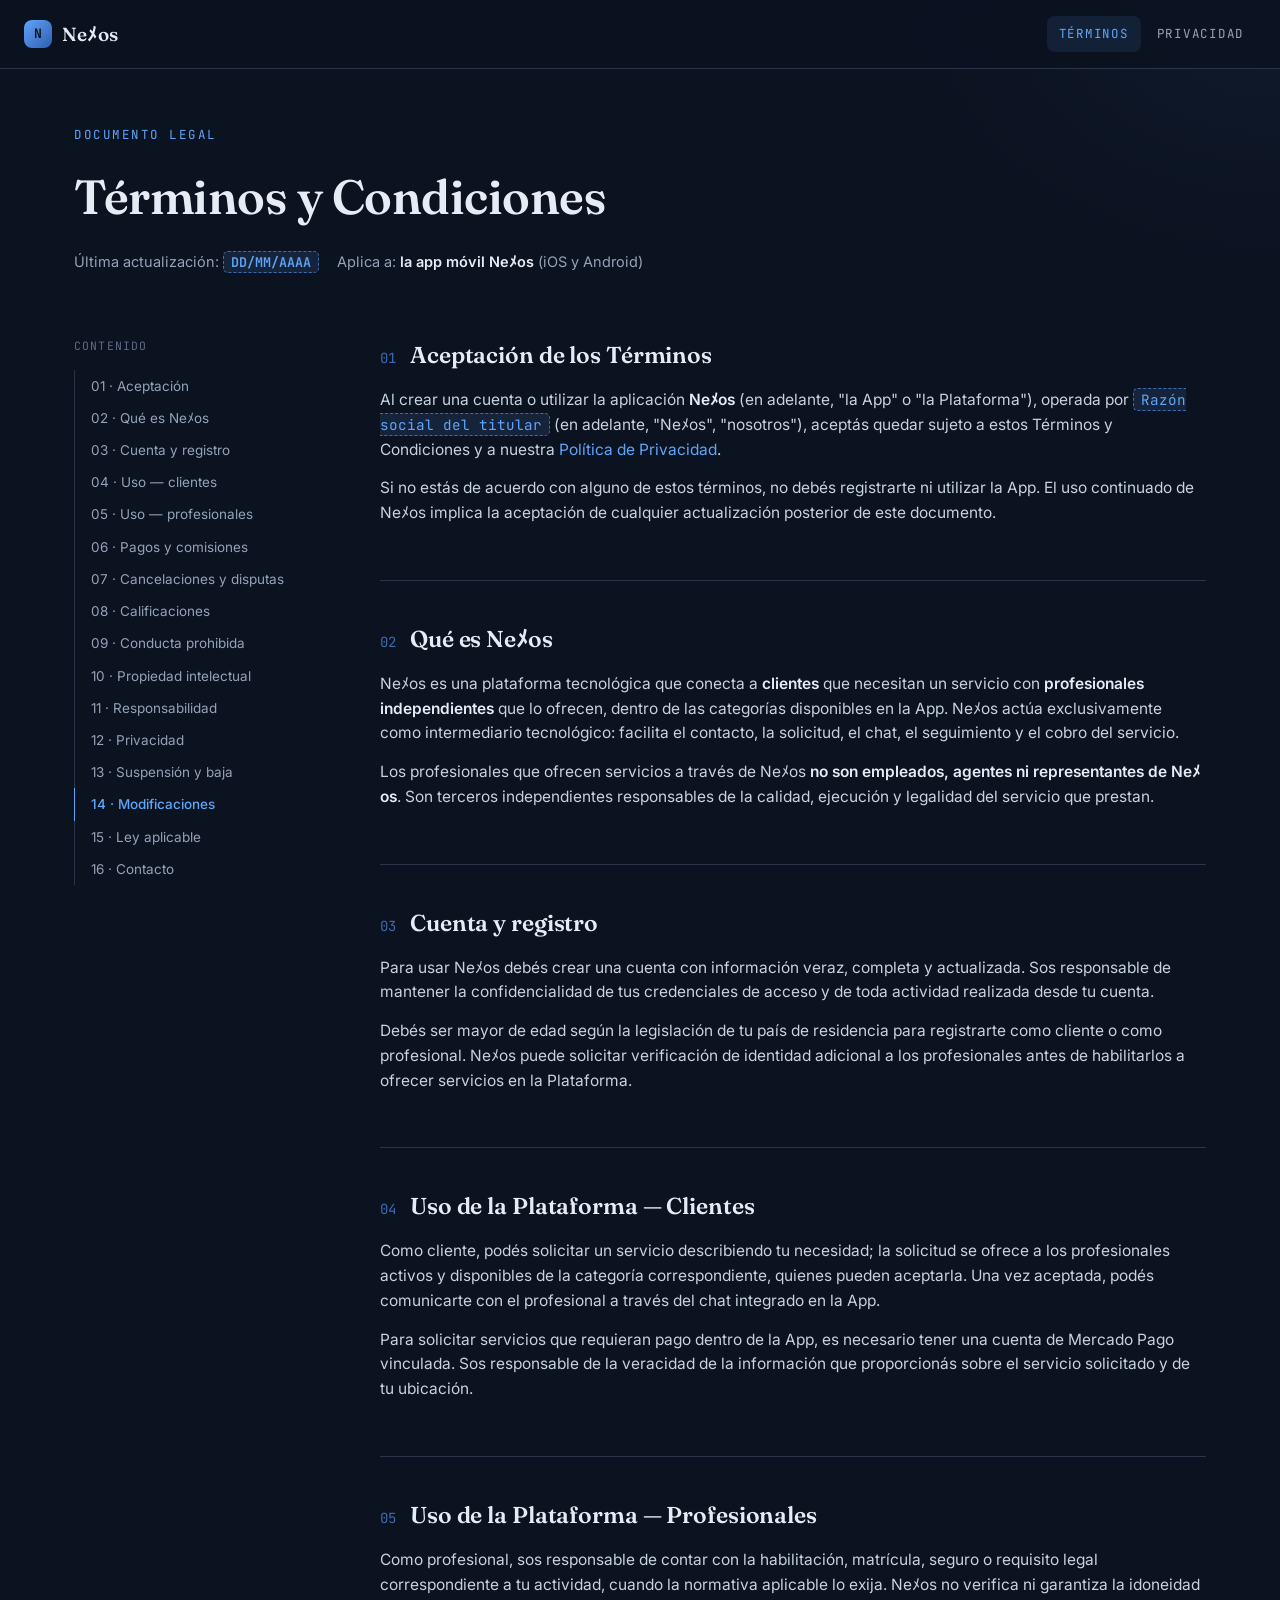
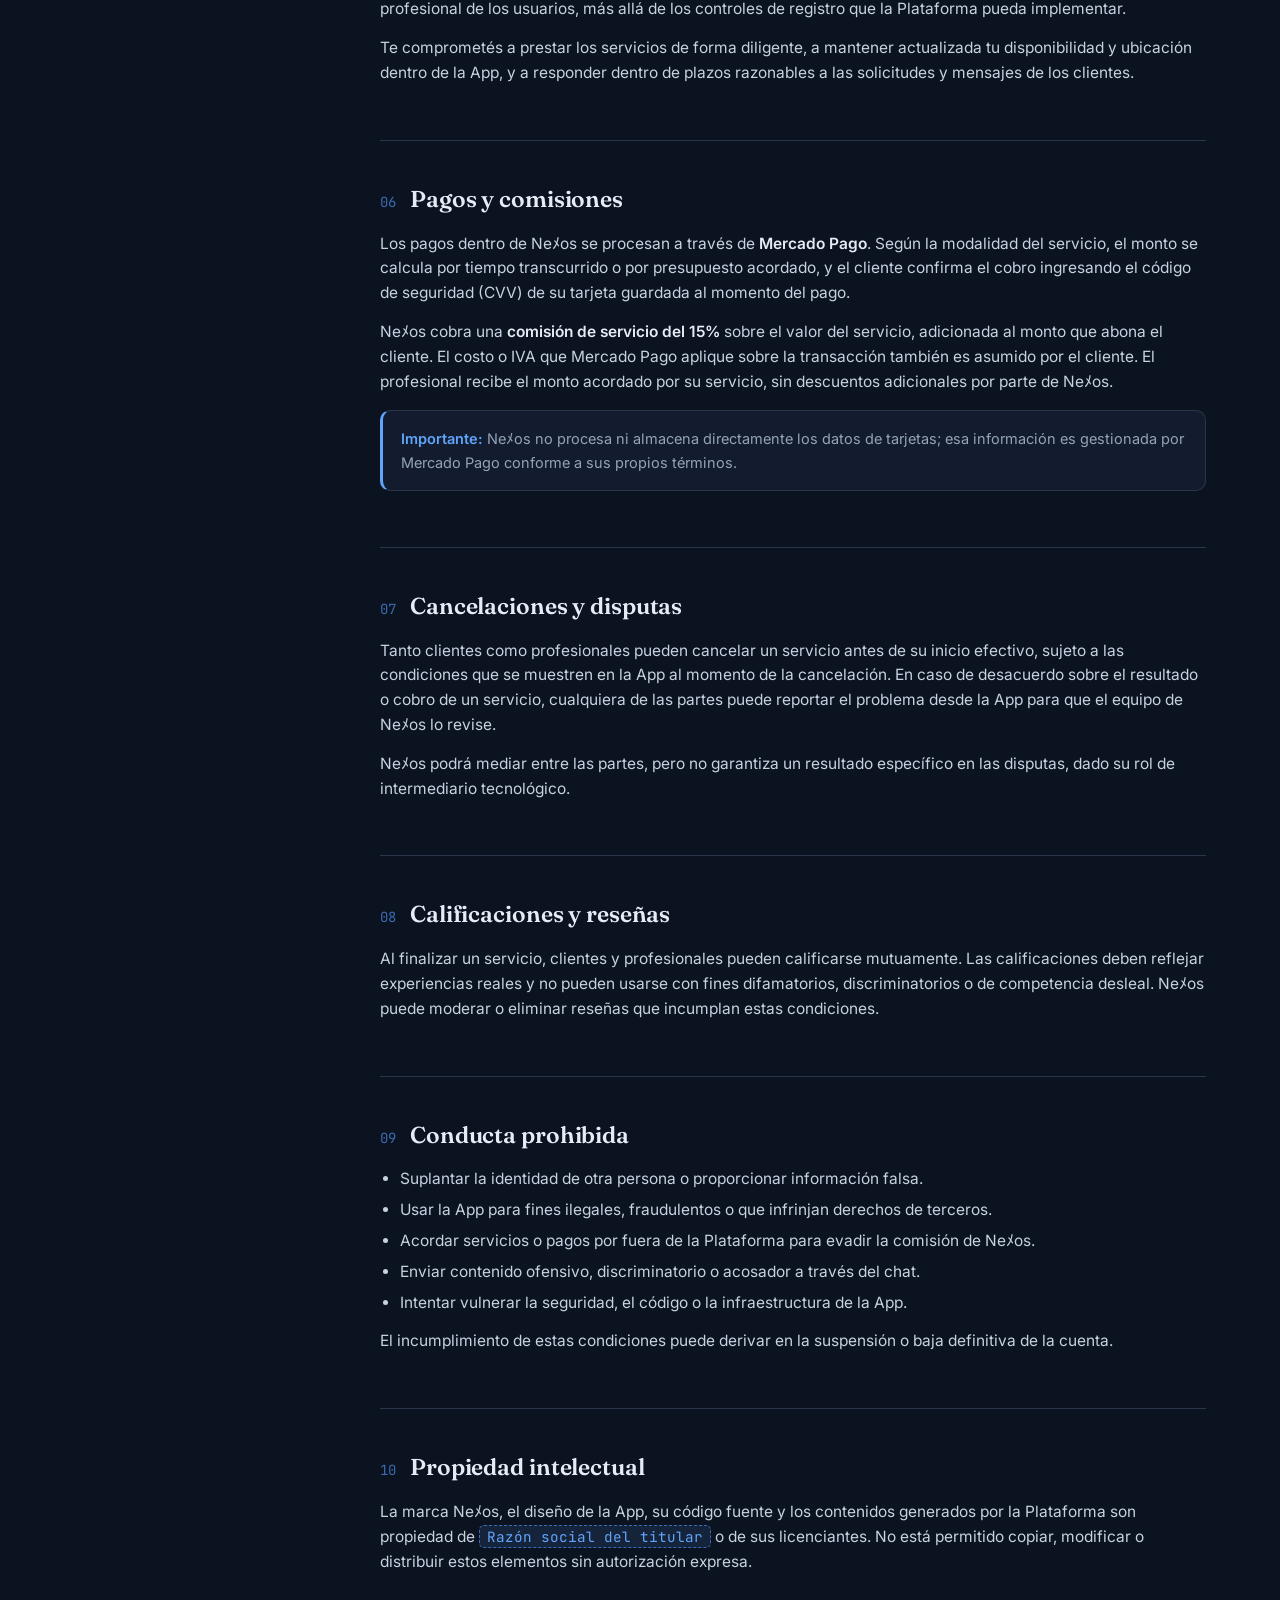
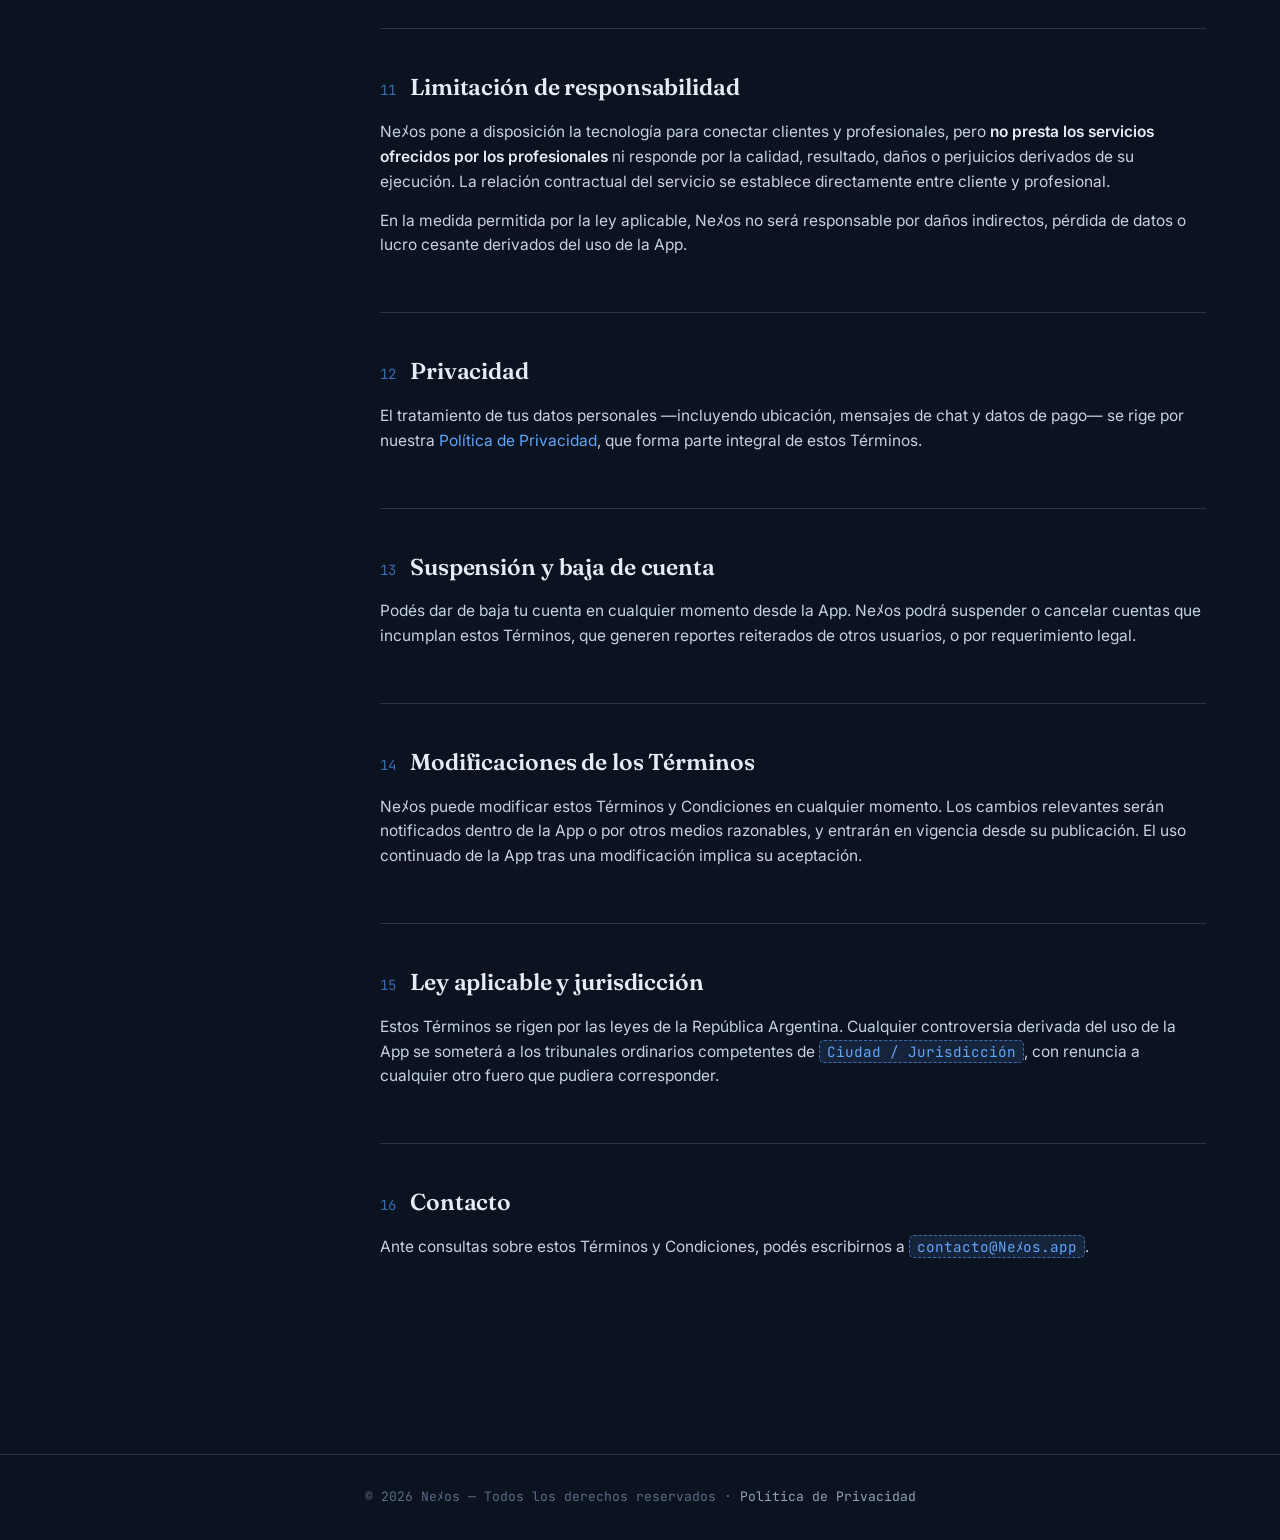
==== index.html @ 4e90332b "agrego archivos 2" ====
<!DOCTYPE html>
<html lang="es">
<head>
<meta charset="UTF-8" />
<meta name="viewport" content="width=device-width, initial-scale=1.0" />
<title>Términos y Condiciones — Neﾒos</title>
<meta name="description" content="Términos y Condiciones de uso de la aplicación Neﾒos." />
<link rel="preconnect" href="https://fonts.googleapis.com">
<link rel="preconnect" href="https://fonts.gstatic.com" crossorigin>
<link href="https://fonts.googleapis.com/css2?family=Fraunces:wght@500;600&family=Inter:wght@400;500;600&family=JetBrains+Mono:wght@400;500&display=swap" rel="stylesheet">
<link rel="stylesheet" href="styles.css" />
</head>
<body>

<header class="topbar">
  <div class="brand"><span class="mark">N</span> Neﾒos</div>
  <nav class="topnav">
    <a href="index.html" class="current">Términos</a>
    <a href="privacidad.html">Privacidad</a>
  </nav>
</header>

<div class="page">
  <div class="doc-header">
    <span class="eyebrow">Documento legal</span>
    <h1>Términos y Condiciones</h1>
    <div class="doc-meta">
      <span>Última actualización: <strong><span class="fill">DD/MM/AAAA</span></strong></span>
      <span>Aplica a: <strong>la app móvil Neﾒos</strong> (iOS y Android)</span>
    </div>
  </div>

  <aside class="toc">
    <div class="toc-label">Contenido</div>
    <ol>
      <li><a href="#aceptacion">01 · Aceptación</a></li>
      <li><a href="#descripcion">02 · Qué es Neﾒos</a></li>
      <li><a href="#cuenta">03 · Cuenta y registro</a></li>
      <li><a href="#uso-clientes">04 · Uso — clientes</a></li>
      <li><a href="#uso-profesionales">05 · Uso — profesionales</a></li>
      <li><a href="#pagos">06 · Pagos y comisiones</a></li>
      <li><a href="#cancelaciones">07 · Cancelaciones y disputas</a></li>
      <li><a href="#calificaciones">08 · Calificaciones</a></li>
      <li><a href="#conducta">09 · Conducta prohibida</a></li>
      <li><a href="#propiedad">10 · Propiedad intelectual</a></li>
      <li><a href="#responsabilidad">11 · Responsabilidad</a></li>
      <li><a href="#privacidad">12 · Privacidad</a></li>
      <li><a href="#suspension">13 · Suspensión y baja</a></li>
      <li><a href="#modificaciones">14 · Modificaciones</a></li>
      <li><a href="#ley">15 · Ley aplicable</a></li>
      <li><a href="#contacto">16 · Contacto</a></li>
    </ol>
  </aside>

  <main class="doc-content">

    <section id="aceptacion">
      <div class="section-head"><span class="section-num">01</span><h2>Aceptación de los Términos</h2></div>
      <p>Al crear una cuenta o utilizar la aplicación <strong>Neﾒos</strong> (en adelante, "la App" o "la Plataforma"), operada por <span class="fill">Razón social del titular</span> (en adelante, "Neﾒos", "nosotros"), aceptás quedar sujeto a estos Términos y Condiciones y a nuestra <a href="privacidad.html">Política de Privacidad</a>.</p>
      <p>Si no estás de acuerdo con alguno de estos términos, no debés registrarte ni utilizar la App. El uso continuado de Neﾒos implica la aceptación de cualquier actualización posterior de este documento.</p>
    </section>

    <section id="descripcion">
      <div class="section-head"><span class="section-num">02</span><h2>Qué es Neﾒos</h2></div>
      <p>Neﾒos es una plataforma tecnológica que conecta a <strong>clientes</strong> que necesitan un servicio con <strong>profesionales independientes</strong> que lo ofrecen, dentro de las categorías disponibles en la App. Neﾒos actúa exclusivamente como intermediario tecnológico: facilita el contacto, la solicitud, el chat, el seguimiento y el cobro del servicio.</p>
      <p>Los profesionales que ofrecen servicios a través de Neﾒos <strong>no son empleados, agentes ni representantes de Neﾒos</strong>. Son terceros independientes responsables de la calidad, ejecución y legalidad del servicio que prestan.</p>
    </section>

    <section id="cuenta">
      <div class="section-head"><span class="section-num">03</span><h2>Cuenta y registro</h2></div>
      <p>Para usar Neﾒos debés crear una cuenta con información veraz, completa y actualizada. Sos responsable de mantener la confidencialidad de tus credenciales de acceso y de toda actividad realizada desde tu cuenta.</p>
      <p>Debés ser mayor de edad según la legislación de tu país de residencia para registrarte como cliente o como profesional. Neﾒos puede solicitar verificación de identidad adicional a los profesionales antes de habilitarlos a ofrecer servicios en la Plataforma.</p>
    </section>

    <section id="uso-clientes">
      <div class="section-head"><span class="section-num">04</span><h2>Uso de la Plataforma — Clientes</h2></div>
      <p>Como cliente, podés solicitar un servicio describiendo tu necesidad; la solicitud se ofrece a los profesionales activos y disponibles de la categoría correspondiente, quienes pueden aceptarla. Una vez aceptada, podés comunicarte con el profesional a través del chat integrado en la App.</p>
      <p>Para solicitar servicios que requieran pago dentro de la App, es necesario tener una cuenta de Mercado Pago vinculada. Sos responsable de la veracidad de la información que proporcionás sobre el servicio solicitado y de tu ubicación.</p>
    </section>

    <section id="uso-profesionales">
      <div class="section-head"><span class="section-num">05</span><h2>Uso de la Plataforma — Profesionales</h2></div>
      <p>Como profesional, sos responsable de contar con la habilitación, matrícula, seguro o requisito legal correspondiente a tu actividad, cuando la normativa aplicable lo exija. Neﾒos no verifica ni garantiza la idoneidad profesional de los usuarios, más allá de los controles de registro que la Plataforma pueda implementar.</p>
      <p>Te comprometés a prestar los servicios de forma diligente, a mantener actualizada tu disponibilidad y ubicación dentro de la App, y a responder dentro de plazos razonables a las solicitudes y mensajes de los clientes.</p>
    </section>

    <section id="pagos">
      <div class="section-head"><span class="section-num">06</span><h2>Pagos y comisiones</h2></div>
      <p>Los pagos dentro de Neﾒos se procesan a través de <strong>Mercado Pago</strong>. Según la modalidad del servicio, el monto se calcula por tiempo transcurrido o por presupuesto acordado, y el cliente confirma el cobro ingresando el código de seguridad (CVV) de su tarjeta guardada al momento del pago.</p>
      <p>Neﾒos cobra una <strong>comisión de servicio del 15%</strong> sobre el valor del servicio, adicionada al monto que abona el cliente. El costo o IVA que Mercado Pago aplique sobre la transacción también es asumido por el cliente. El profesional recibe el monto acordado por su servicio, sin descuentos adicionales por parte de Neﾒos.</p>
      <div class="callout"><strong>Importante:</strong> Neﾒos no procesa ni almacena directamente los datos de tarjetas; esa información es gestionada por Mercado Pago conforme a sus propios términos.</div>
    </section>

    <section id="cancelaciones">
      <div class="section-head"><span class="section-num">07</span><h2>Cancelaciones y disputas</h2></div>
      <p>Tanto clientes como profesionales pueden cancelar un servicio antes de su inicio efectivo, sujeto a las condiciones que se muestren en la App al momento de la cancelación. En caso de desacuerdo sobre el resultado o cobro de un servicio, cualquiera de las partes puede reportar el problema desde la App para que el equipo de Neﾒos lo revise.</p>
      <p>Neﾒos podrá mediar entre las partes, pero no garantiza un resultado específico en las disputas, dado su rol de intermediario tecnológico.</p>
    </section>

    <section id="calificaciones">
      <div class="section-head"><span class="section-num">08</span><h2>Calificaciones y reseñas</h2></div>
      <p>Al finalizar un servicio, clientes y profesionales pueden calificarse mutuamente. Las calificaciones deben reflejar experiencias reales y no pueden usarse con fines difamatorios, discriminatorios o de competencia desleal. Neﾒos puede moderar o eliminar reseñas que incumplan estas condiciones.</p>
    </section>

    <section id="conducta">
      <div class="section-head"><span class="section-num">09</span><h2>Conducta prohibida</h2></div>
      <ul>
        <li>Suplantar la identidad de otra persona o proporcionar información falsa.</li>
        <li>Usar la App para fines ilegales, fraudulentos o que infrinjan derechos de terceros.</li>
        <li>Acordar servicios o pagos por fuera de la Plataforma para evadir la comisión de Neﾒos.</li>
        <li>Enviar contenido ofensivo, discriminatorio o acosador a través del chat.</li>
        <li>Intentar vulnerar la seguridad, el código o la infraestructura de la App.</li>
      </ul>
      <p>El incumplimiento de estas condiciones puede derivar en la suspensión o baja definitiva de la cuenta.</p>
    </section>

    <section id="propiedad">
      <div class="section-head"><span class="section-num">10</span><h2>Propiedad intelectual</h2></div>
      <p>La marca Neﾒos, el diseño de la App, su código fuente y los contenidos generados por la Plataforma son propiedad de <span class="fill">Razón social del titular</span> o de sus licenciantes. No está permitido copiar, modificar o distribuir estos elementos sin autorización expresa.</p>
    </section>

    <section id="responsabilidad">
      <div class="section-head"><span class="section-num">11</span><h2>Limitación de responsabilidad</h2></div>
      <p>Neﾒos pone a disposición la tecnología para conectar clientes y profesionales, pero <strong>no presta los servicios ofrecidos por los profesionales</strong> ni responde por la calidad, resultado, daños o perjuicios derivados de su ejecución. La relación contractual del servicio se establece directamente entre cliente y profesional.</p>
      <p>En la medida permitida por la ley aplicable, Neﾒos no será responsable por daños indirectos, pérdida de datos o lucro cesante derivados del uso de la App.</p>
    </section>

    <section id="privacidad">
      <div class="section-head"><span class="section-num">12</span><h2>Privacidad</h2></div>
      <p>El tratamiento de tus datos personales —incluyendo ubicación, mensajes de chat y datos de pago— se rige por nuestra <a href="privacidad.html">Política de Privacidad</a>, que forma parte integral de estos Términos.</p>
    </section>

    <section id="suspension">
      <div class="section-head"><span class="section-num">13</span><h2>Suspensión y baja de cuenta</h2></div>
      <p>Podés dar de baja tu cuenta en cualquier momento desde la App. Neﾒos podrá suspender o cancelar cuentas que incumplan estos Términos, que generen reportes reiterados de otros usuarios, o por requerimiento legal.</p>
    </section>

    <section id="modificaciones">
      <div class="section-head"><span class="section-num">14</span><h2>Modificaciones de los Términos</h2></div>
      <p>Neﾒos puede modificar estos Términos y Condiciones en cualquier momento. Los cambios relevantes serán notificados dentro de la App o por otros medios razonables, y entrarán en vigencia desde su publicación. El uso continuado de la App tras una modificación implica su aceptación.</p>
    </section>

    <section id="ley">
      <div class="section-head"><span class="section-num">15</span><h2>Ley aplicable y jurisdicción</h2></div>
      <p>Estos Términos se rigen por las leyes de la República Argentina. Cualquier controversia derivada del uso de la App se someterá a los tribunales ordinarios competentes de <span class="fill">Ciudad / Jurisdicción</span>, con renuncia a cualquier otro fuero que pudiera corresponder.</p>
    </section>

    <section id="contacto">
      <div class="section-head"><span class="section-num">16</span><h2>Contacto</h2></div>
      <p>Ante consultas sobre estos Términos y Condiciones, podés escribirnos a <span class="fill">contacto@Neﾒos.app</span>.</p>
    </section>

  </main>
</div>

<footer>
  © <span id="year"></span> Neﾒos — Todos los derechos reservados · <a href="privacidad.html">Política de Privacidad</a>
</footer>

<script>document.getElementById('year').textContent = new Date().getFullYear();</script>
<script src="script.js"></script>
</body>
</html>
---- styles.css ----
:root {
  --bg: #0b1220;
  --surface: #131c2e;
  --surface-2: #1f2937;
  --border: #2a3549;
  --accent: #60a5fa;
  --accent-dim: #3b6bb0;
  --text: #e6ecf5;
  --text-dim: #94a3b8;
  --text-faint: #5b6b85;
  --radius: 14px;
  --serif: "Fraunces", Georgia, "Times New Roman", serif;
  --sans: "Inter", -apple-system, BlinkMacSystemFont, "Segoe UI", sans-serif;
  --mono: "JetBrains Mono", ui-monospace, "SF Mono", Menlo, monospace;
}

* { box-sizing: border-box; }

html {
  scroll-behavior: smooth;
}

@media (prefers-reduced-motion: reduce) {
  html { scroll-behavior: auto; }
  * { animation: none !important; transition: none !important; }
}

body {
  margin: 0;
  background: var(--bg);
  background-image:
    radial-gradient(ellipse 900px 500px at 15% -10%, rgba(96,165,250,0.10), transparent 60%),
    radial-gradient(ellipse 700px 500px at 100% 0%, rgba(96,165,250,0.06), transparent 55%);
  color: var(--text);
  font-family: var(--sans);
  line-height: 1.6;
  -webkit-font-smoothing: antialiased;
}

a { color: var(--accent); text-decoration: none; }
a:hover { text-decoration: underline; }
a:focus-visible, button:focus-visible {
  outline: 2px solid var(--accent);
  outline-offset: 3px;
  border-radius: 4px;
}

/* Top bar */
.topbar {
  position: sticky;
  top: 0;
  z-index: 50;
  display: flex;
  align-items: center;
  justify-content: space-between;
  padding: 16px 24px;
  background: rgba(11, 18, 32, 0.85);
  backdrop-filter: blur(10px);
  border-bottom: 1px solid var(--border);
}

.brand {
  display: flex;
  align-items: center;
  gap: 10px;
  font-family: var(--serif);
  font-weight: 600;
  font-size: 19px;
  color: var(--text);
  letter-spacing: 0.01em;
}

.brand .mark {
  width: 28px;
  height: 28px;
  border-radius: 8px;
  background: linear-gradient(135deg, var(--accent), #2f5eb0);
  display: grid;
  place-items: center;
  font-family: var(--mono);
  font-weight: 700;
  font-size: 13px;
  color: #0b1220;
}

.topnav {
  display: flex;
  gap: 4px;
  font-family: var(--mono);
  font-size: 12.5px;
  text-transform: uppercase;
  letter-spacing: 0.06em;
}

.topnav a {
  color: var(--text-dim);
  padding: 8px 12px;
  border-radius: 8px;
}

.topnav a:hover { color: var(--text); text-decoration: none; background: var(--surface-2); }
.topnav a.current { color: var(--accent); background: rgba(96,165,250,0.1); }

/* Layout */
.page {
  max-width: 1180px;
  margin: 0 auto;
  padding: 56px 24px 100px;
  display: grid;
  grid-template-columns: 250px minmax(0, 1fr);
  gap: 56px;
  align-items: start;
}

@media (max-width: 860px) {
  .page { grid-template-columns: 1fr; padding: 32px 18px 80px; }
  .toc { display: none; }
}

/* Hero */
.doc-header {
  grid-column: 1 / -1;
  margin-bottom: 8px;
}

.eyebrow {
  font-family: var(--mono);
  font-size: 12.5px;
  color: var(--accent);
  text-transform: uppercase;
  letter-spacing: 0.12em;
  margin-bottom: 14px;
  display: block;
}

.doc-header h1 {
  font-family: var(--serif);
  font-weight: 600;
  font-size: clamp(32px, 5vw, 48px);
  margin: 0 0 14px;
  letter-spacing: -0.01em;
}

.doc-meta {
  color: var(--text-dim);
  font-size: 14.5px;
  display: flex;
  flex-wrap: wrap;
  gap: 6px 18px;
}

.doc-meta strong { color: var(--text); font-weight: 600; }

/* TOC */
.toc {
  position: sticky;
  top: 84px;
}

.toc-label {
  font-family: var(--mono);
  font-size: 11.5px;
  color: var(--text-faint);
  text-transform: uppercase;
  letter-spacing: 0.1em;
  margin-bottom: 14px;
}

.toc ol {
  list-style: none;
  margin: 0;
  padding: 0;
  border-left: 1px solid var(--border);
}

.toc li { margin: 0; }

.toc a {
  display: block;
  padding: 7px 0 7px 16px;
  margin-left: -1px;
  border-left: 1px solid transparent;
  color: var(--text-dim);
  font-size: 13.5px;
  line-height: 1.35;
}

.toc a:hover { color: var(--text); text-decoration: none; }

.toc a.active {
  color: var(--accent);
  border-left: 1px solid var(--accent);
  font-weight: 500;
}

/* Content */
.doc-content section {
  padding-bottom: 40px;
  margin-bottom: 40px;
  border-bottom: 1px solid var(--border);
  scroll-margin-top: 88px;
}

.doc-content section:last-child {
  border-bottom: none;
}

.section-head {
  display: flex;
  align-items: baseline;
  gap: 14px;
  margin-bottom: 14px;
}

.section-num {
  font-family: var(--mono);
  color: var(--accent-dim);
  font-size: 14px;
}

.doc-content h2 {
  font-family: var(--serif);
  font-weight: 600;
  font-size: 23px;
  margin: 0;
  letter-spacing: -0.005em;
}

.doc-content h3 {
  font-family: var(--sans);
  font-weight: 600;
  font-size: 16px;
  color: var(--text);
  margin: 22px 0 8px;
}

.doc-content p {
  color: #c7d2e0;
  font-size: 15.5px;
  margin: 0 0 14px;
}

.doc-content ul {
  margin: 0 0 14px;
  padding-left: 20px;
  color: #c7d2e0;
  font-size: 15.5px;
}

.doc-content li { margin-bottom: 6px; }

.doc-content strong { color: var(--text); font-weight: 600; }

.callout {
  background: var(--surface);
  border: 1px solid var(--border);
  border-left: 3px solid var(--accent);
  border-radius: 10px;
  padding: 16px 18px;
  font-size: 14.5px;
  color: var(--text-dim);
  margin: 16px 0;
}

.callout strong { color: var(--accent); }

.fill {
  background: rgba(96,165,250,0.12);
  border: 1px dashed var(--accent-dim);
  border-radius: 5px;
  padding: 1px 7px;
  color: var(--accent);
  font-family: var(--mono);
  font-size: 0.92em;
}

/* Footer */
footer {
  border-top: 1px solid var(--border);
  padding: 32px 24px;
  text-align: center;
  color: var(--text-faint);
  font-size: 13px;
  font-family: var(--mono);
}

footer a { color: var(--text-dim); }
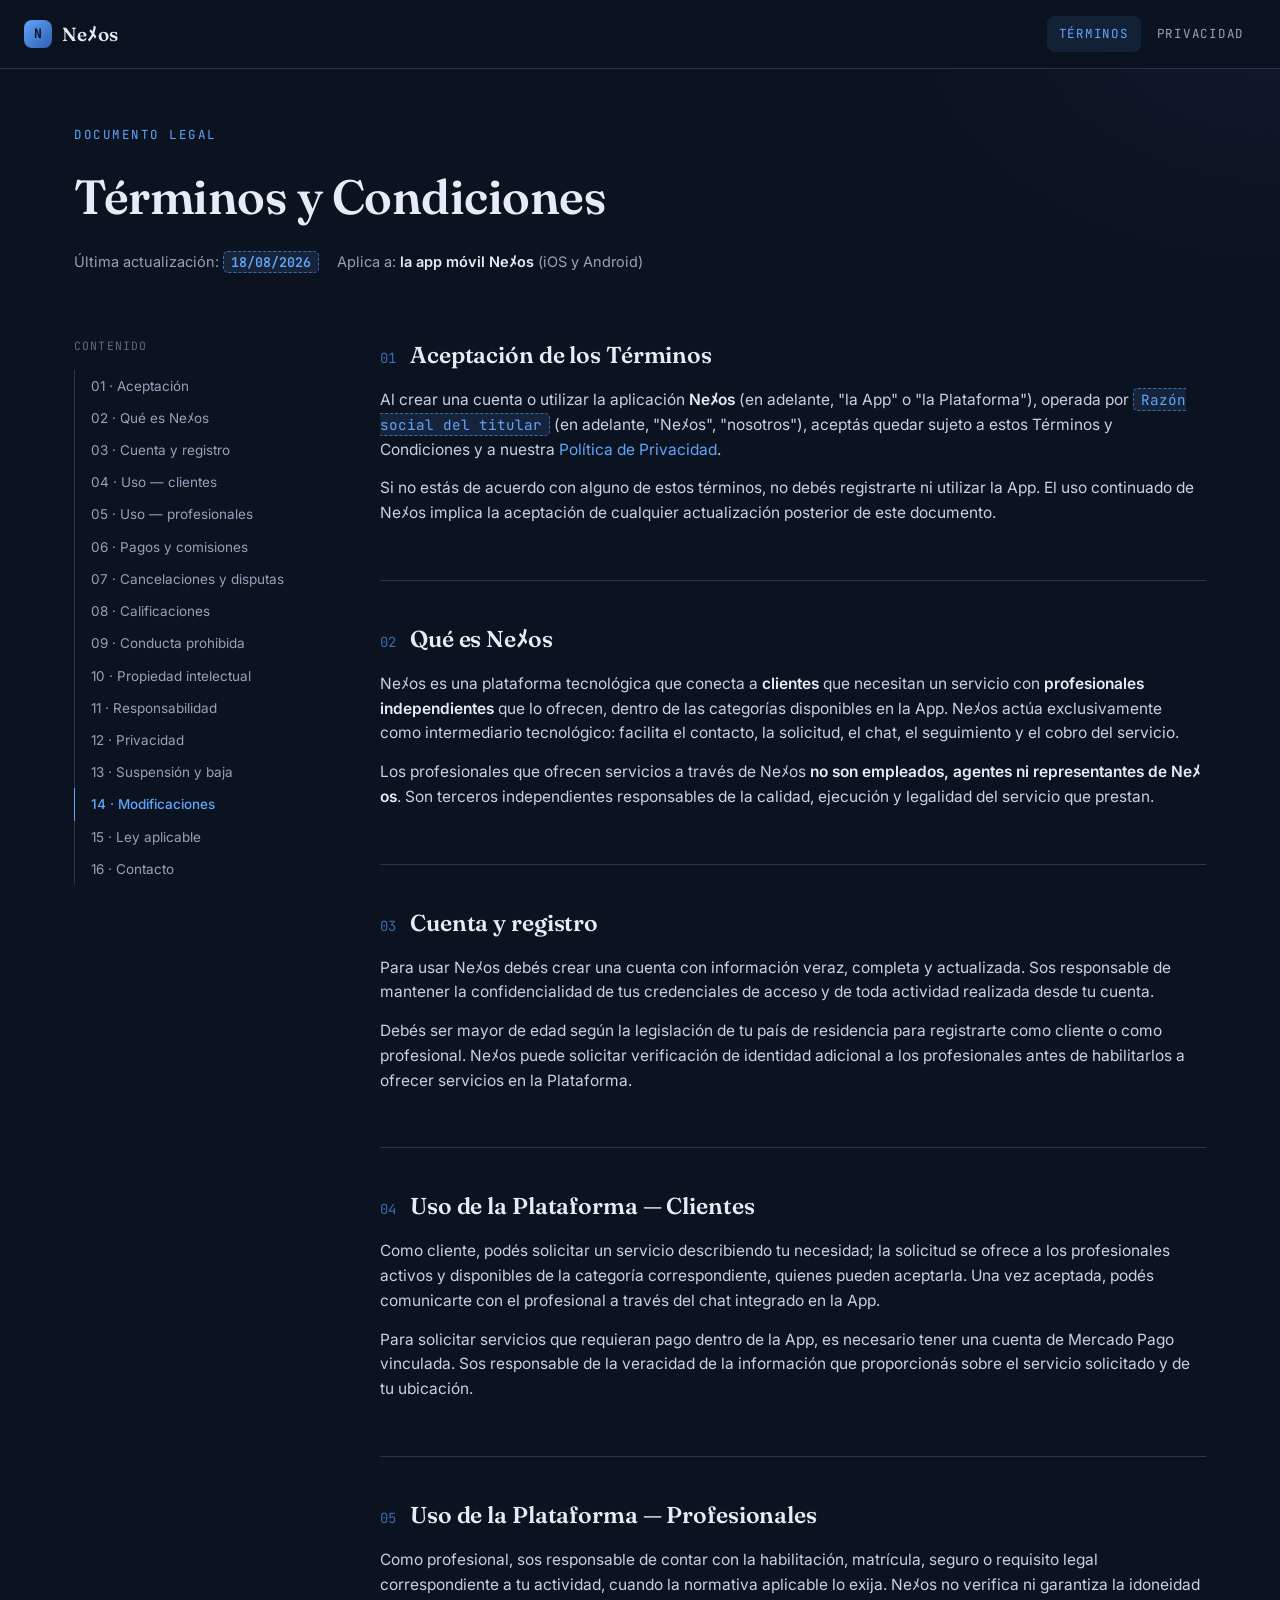
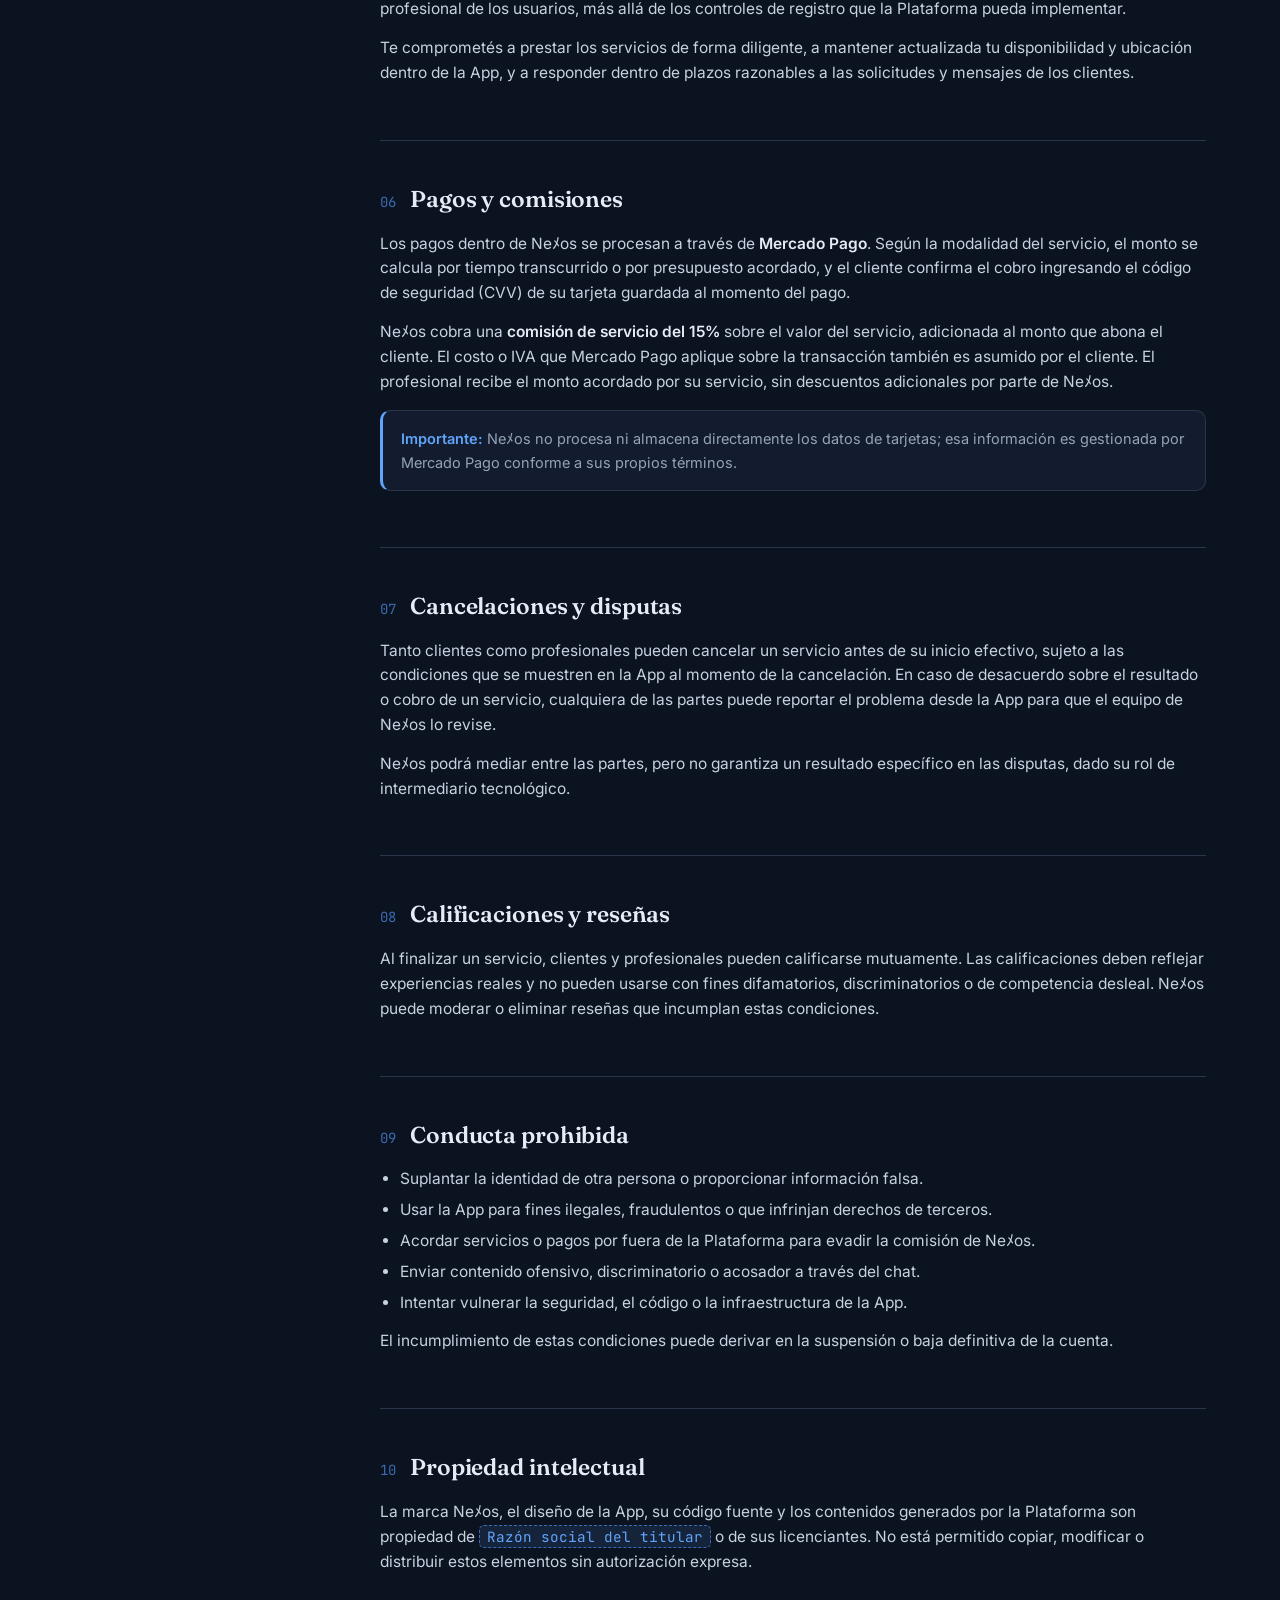
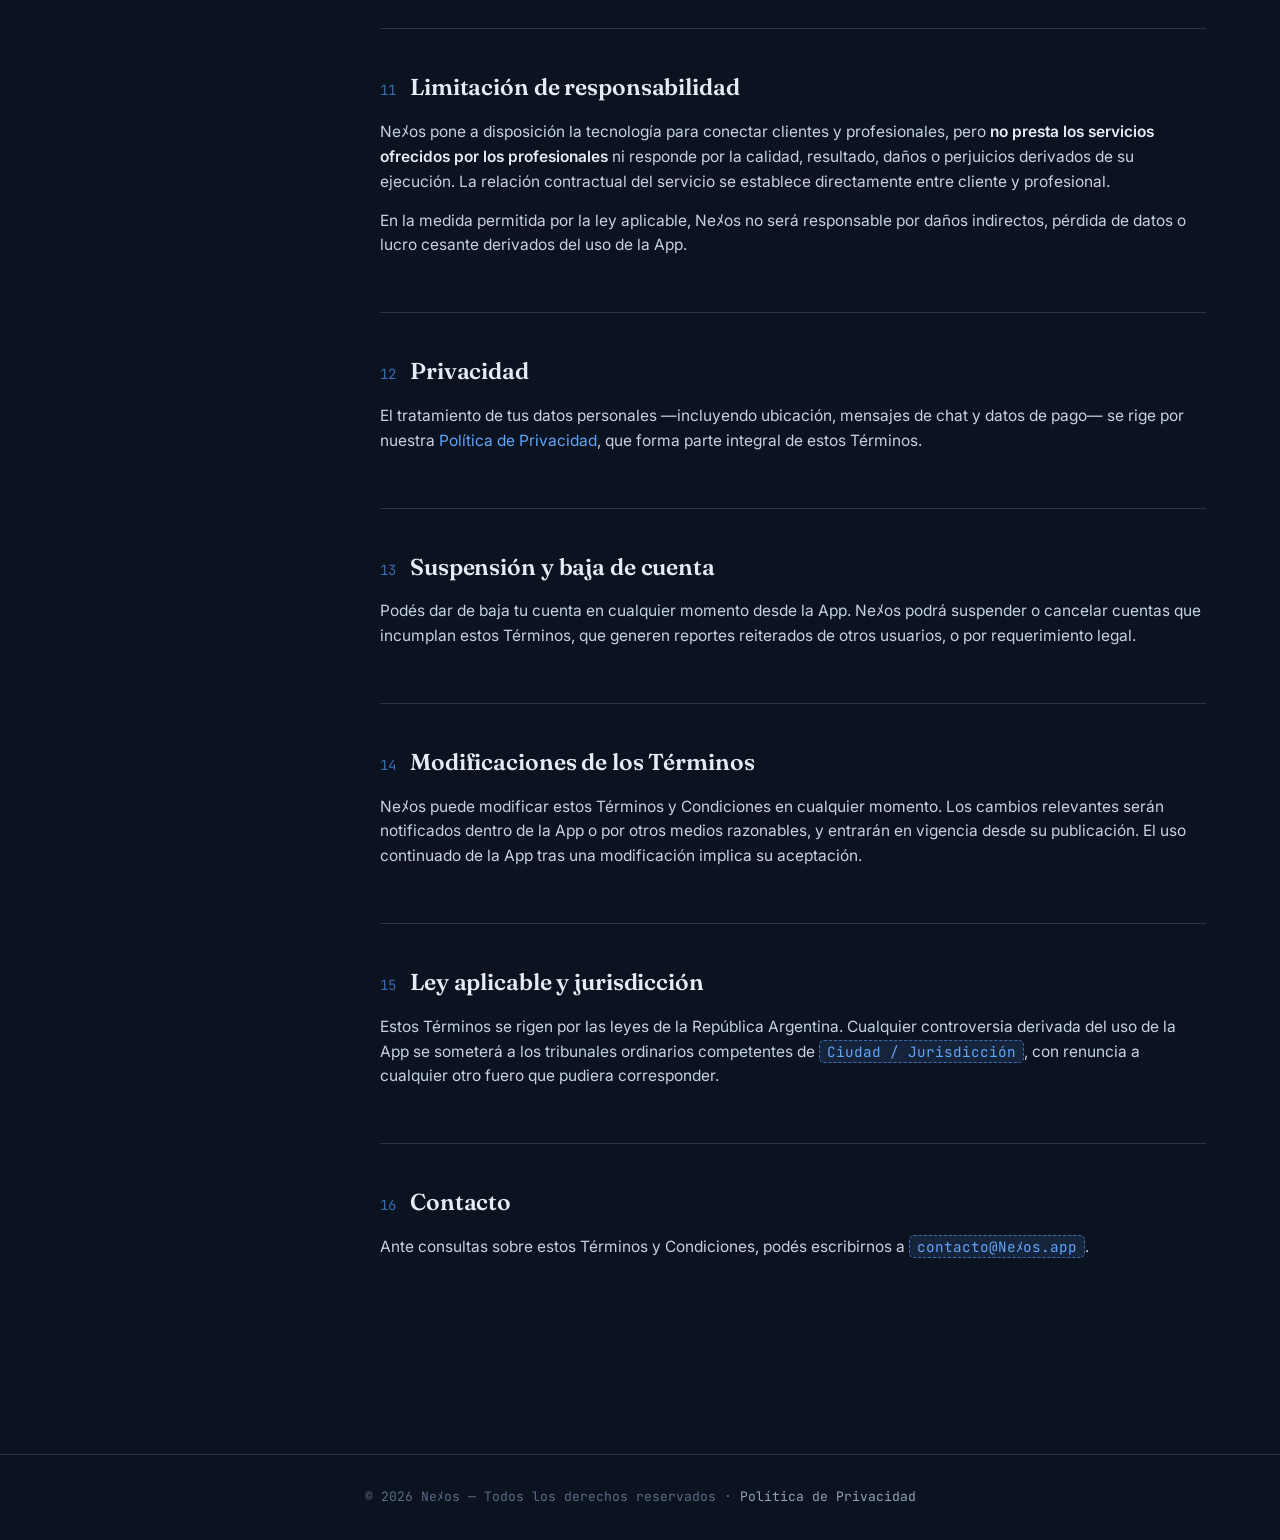
==== commit 8b549d5c: "agrego archivos 3" ====
--- a/index.html
+++ b/index.html
@@ -25,7 +25,7 @@
     <span class="eyebrow">Documento legal</span>
     <h1>Términos y Condiciones</h1>
     <div class="doc-meta">
-      <span>Última actualización: <strong><span class="fill">DD/MM/AAAA</span></strong></span>
+      <span>Última actualización: <strong><span class="fill">18/08/2026</span></strong></span>
       <span>Aplica a: <strong>la app móvil Neﾒos</strong> (iOS y Android)</span>
     </div>
   </div>
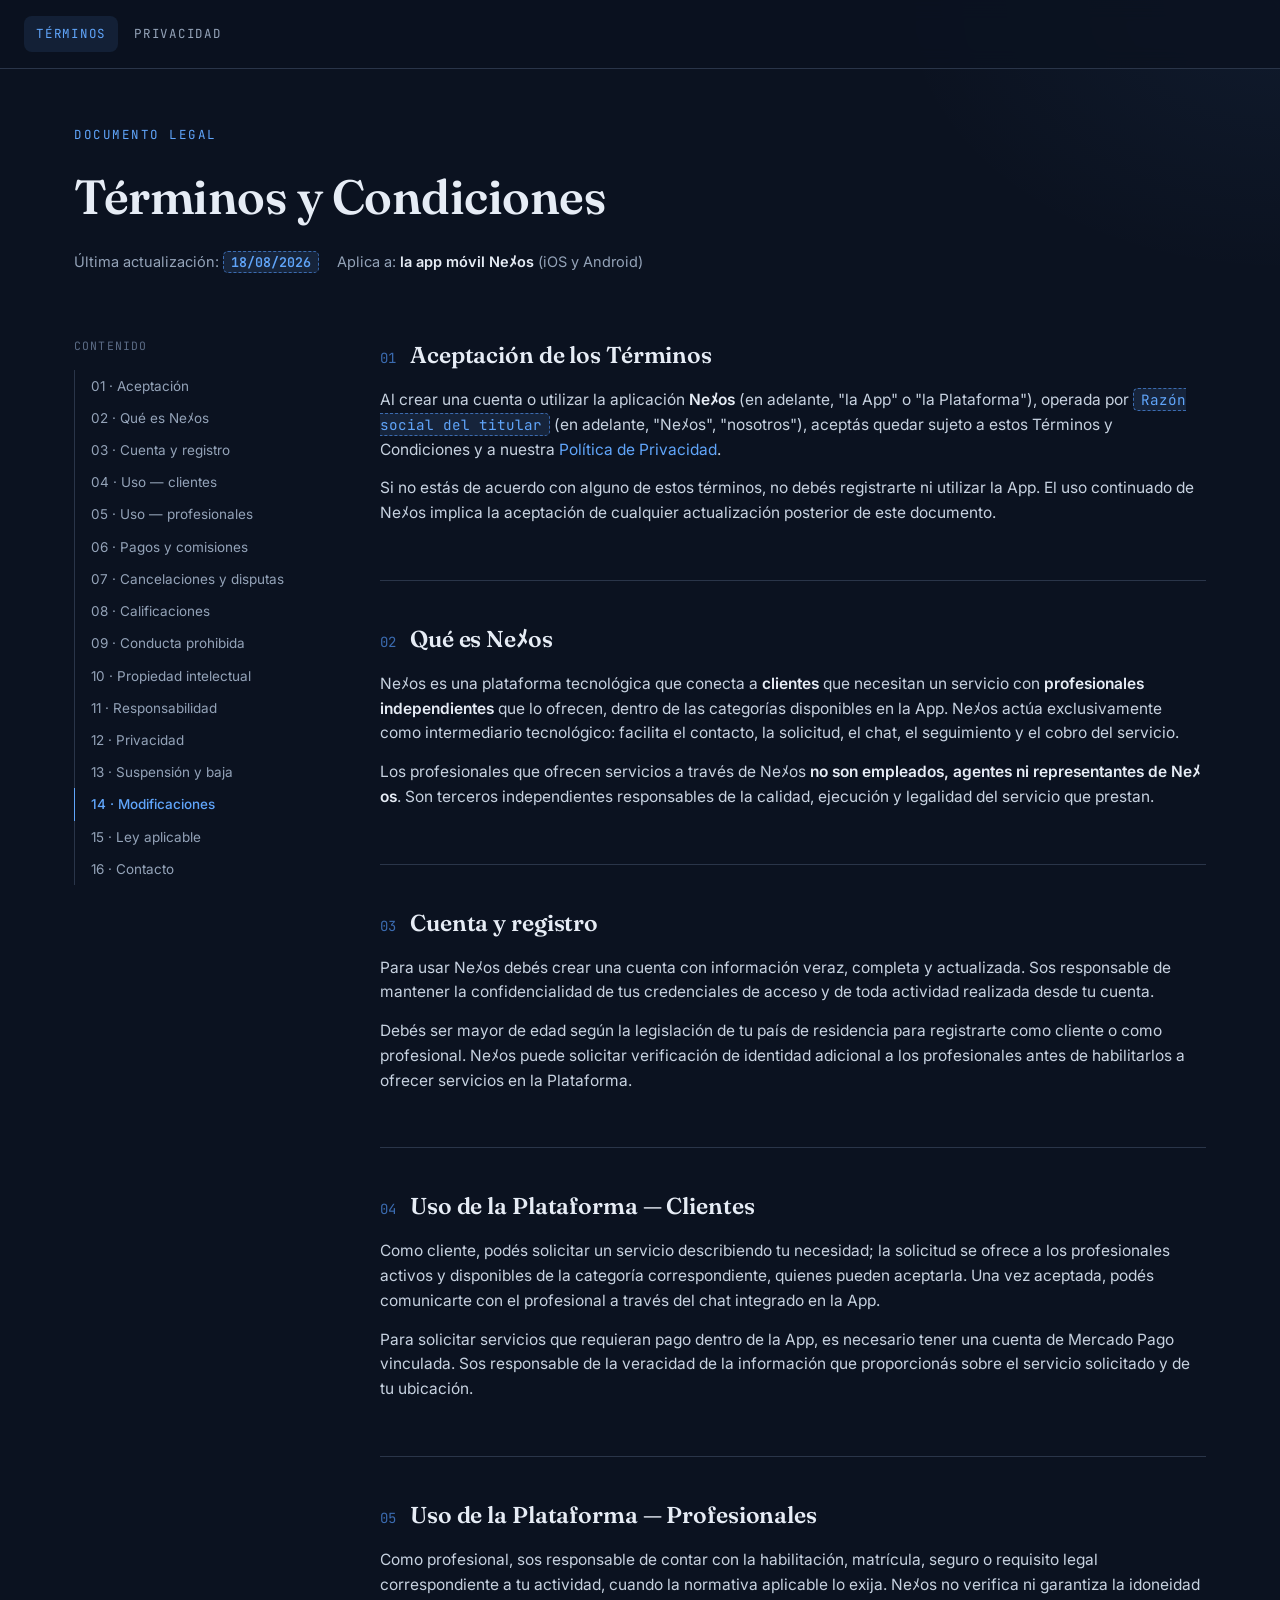
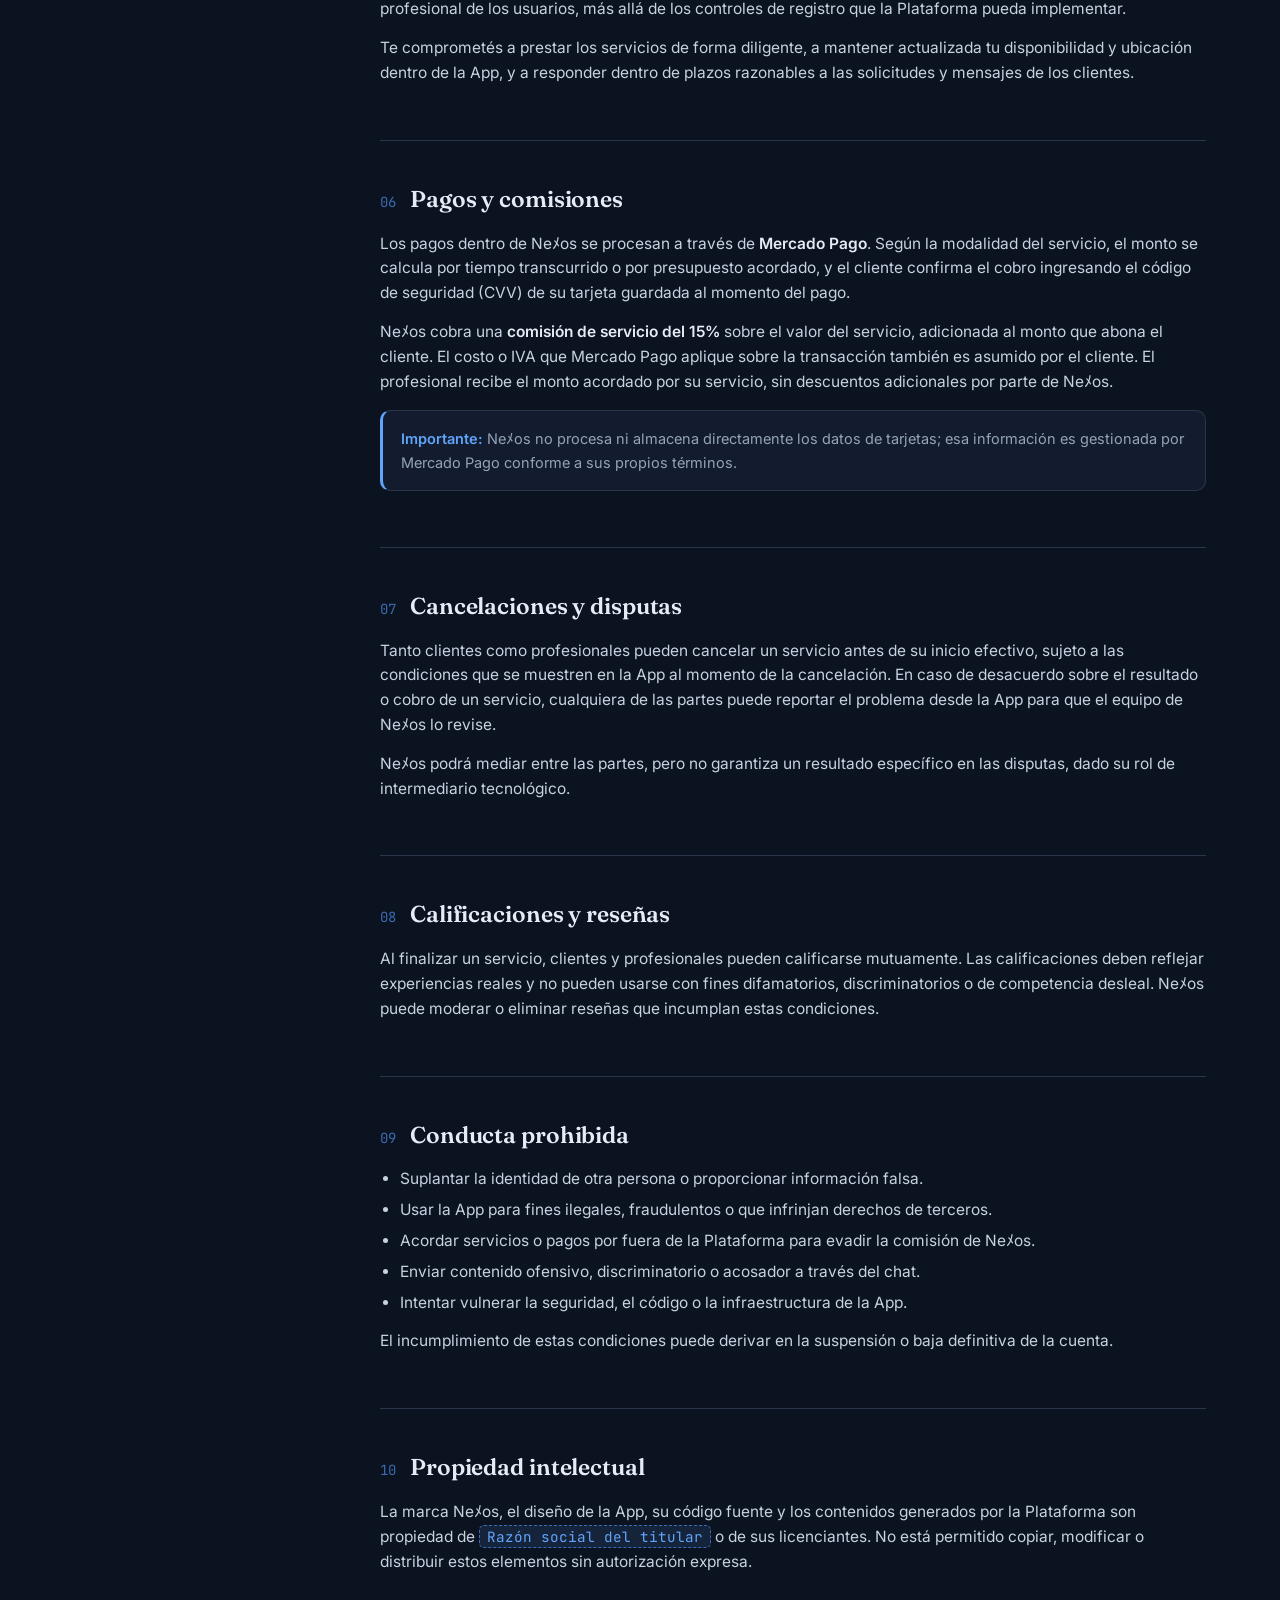
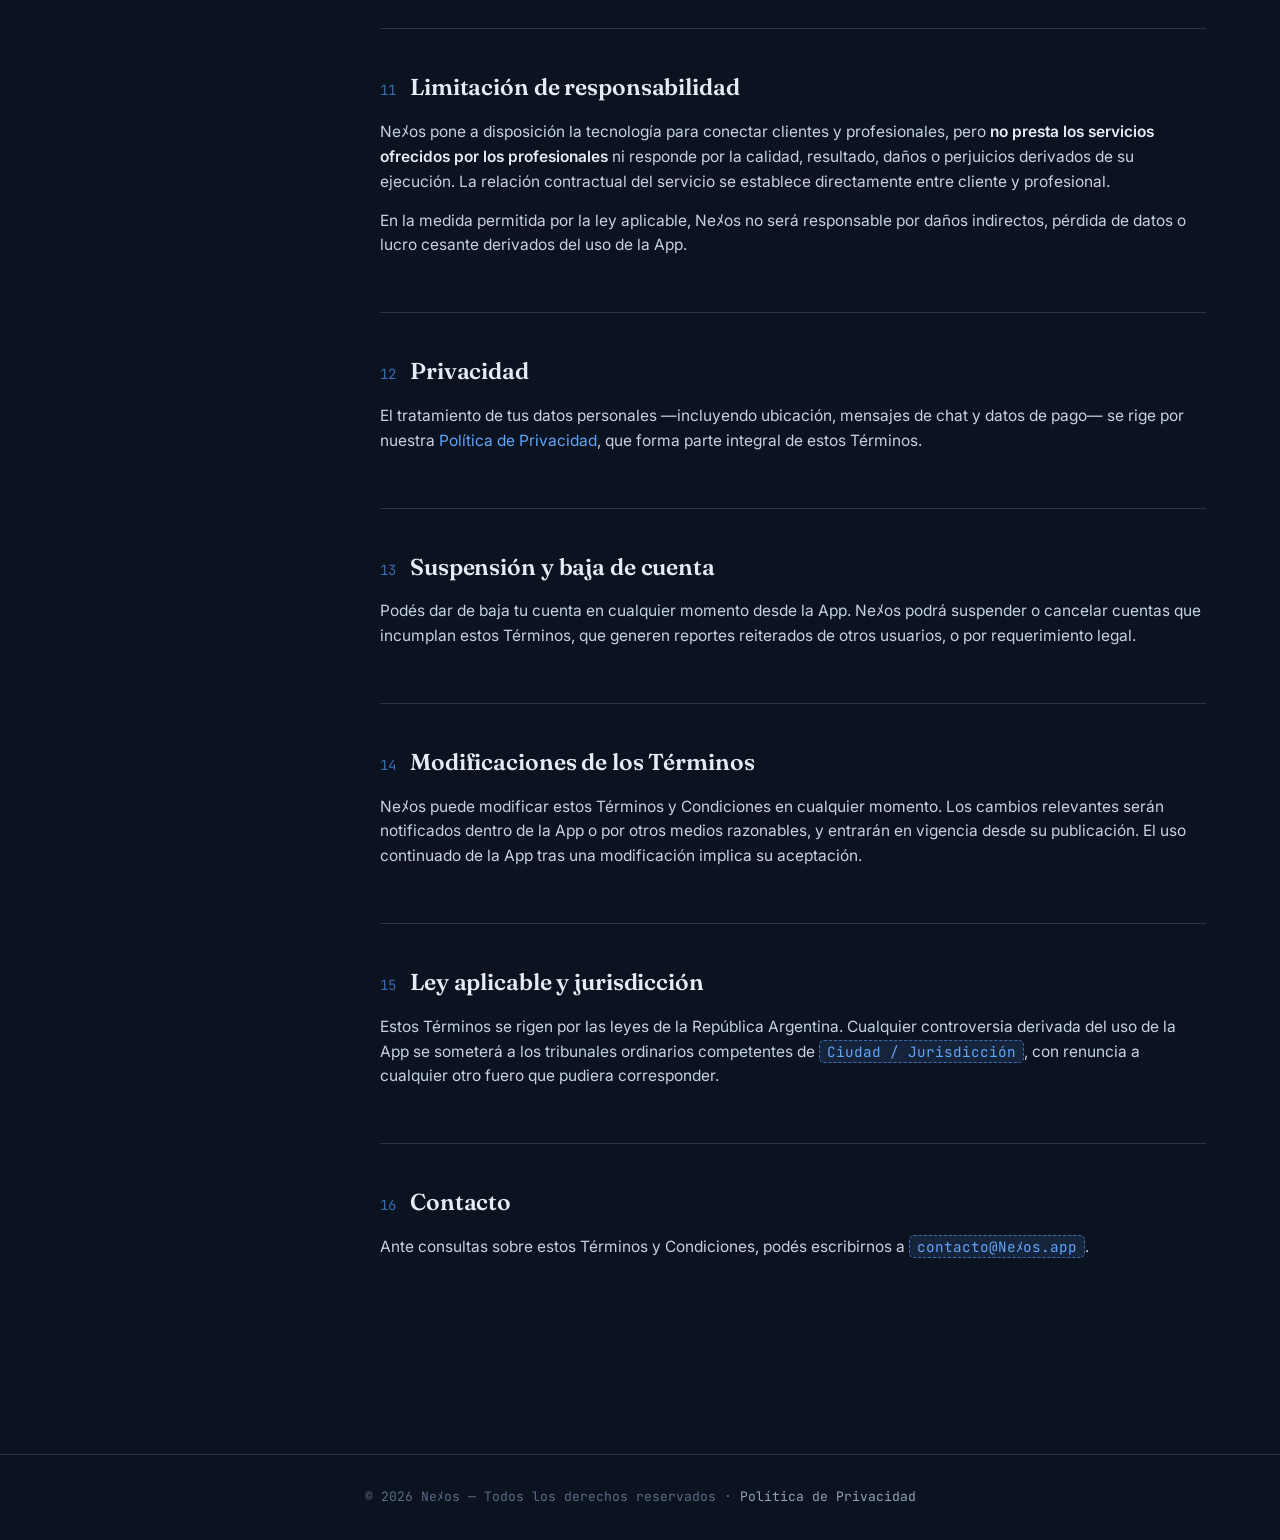
==== commit c8864eca: "agrego archivos 5" ====
--- a/index.html
+++ b/index.html
@@ -13,7 +13,6 @@
 <body>
 
 <header class="topbar">
-  <div class="brand"><span class="mark">N</span> Neﾒos</div>
   <nav class="topnav">
     <a href="index.html" class="current">Términos</a>
     <a href="privacidad.html">Privacidad</a>
--- a/styles.css
+++ b/styles.css
@@ -74,13 +74,15 @@
   width: 28px;
   height: 28px;
   border-radius: 8px;
-  background: linear-gradient(135deg, var(--accent), #2f5eb0);
+  background:  #000000 ;
+  border: 0.9px solid #2e2f30;
+  align-content: center;
   display: grid;
   place-items: center;
   font-family: var(--mono);
   font-weight: 700;
-  font-size: 13px;
-  color: #0b1220;
+  font-size: 20px;
+  color: #ecedef;
 }
 
 .topnav {
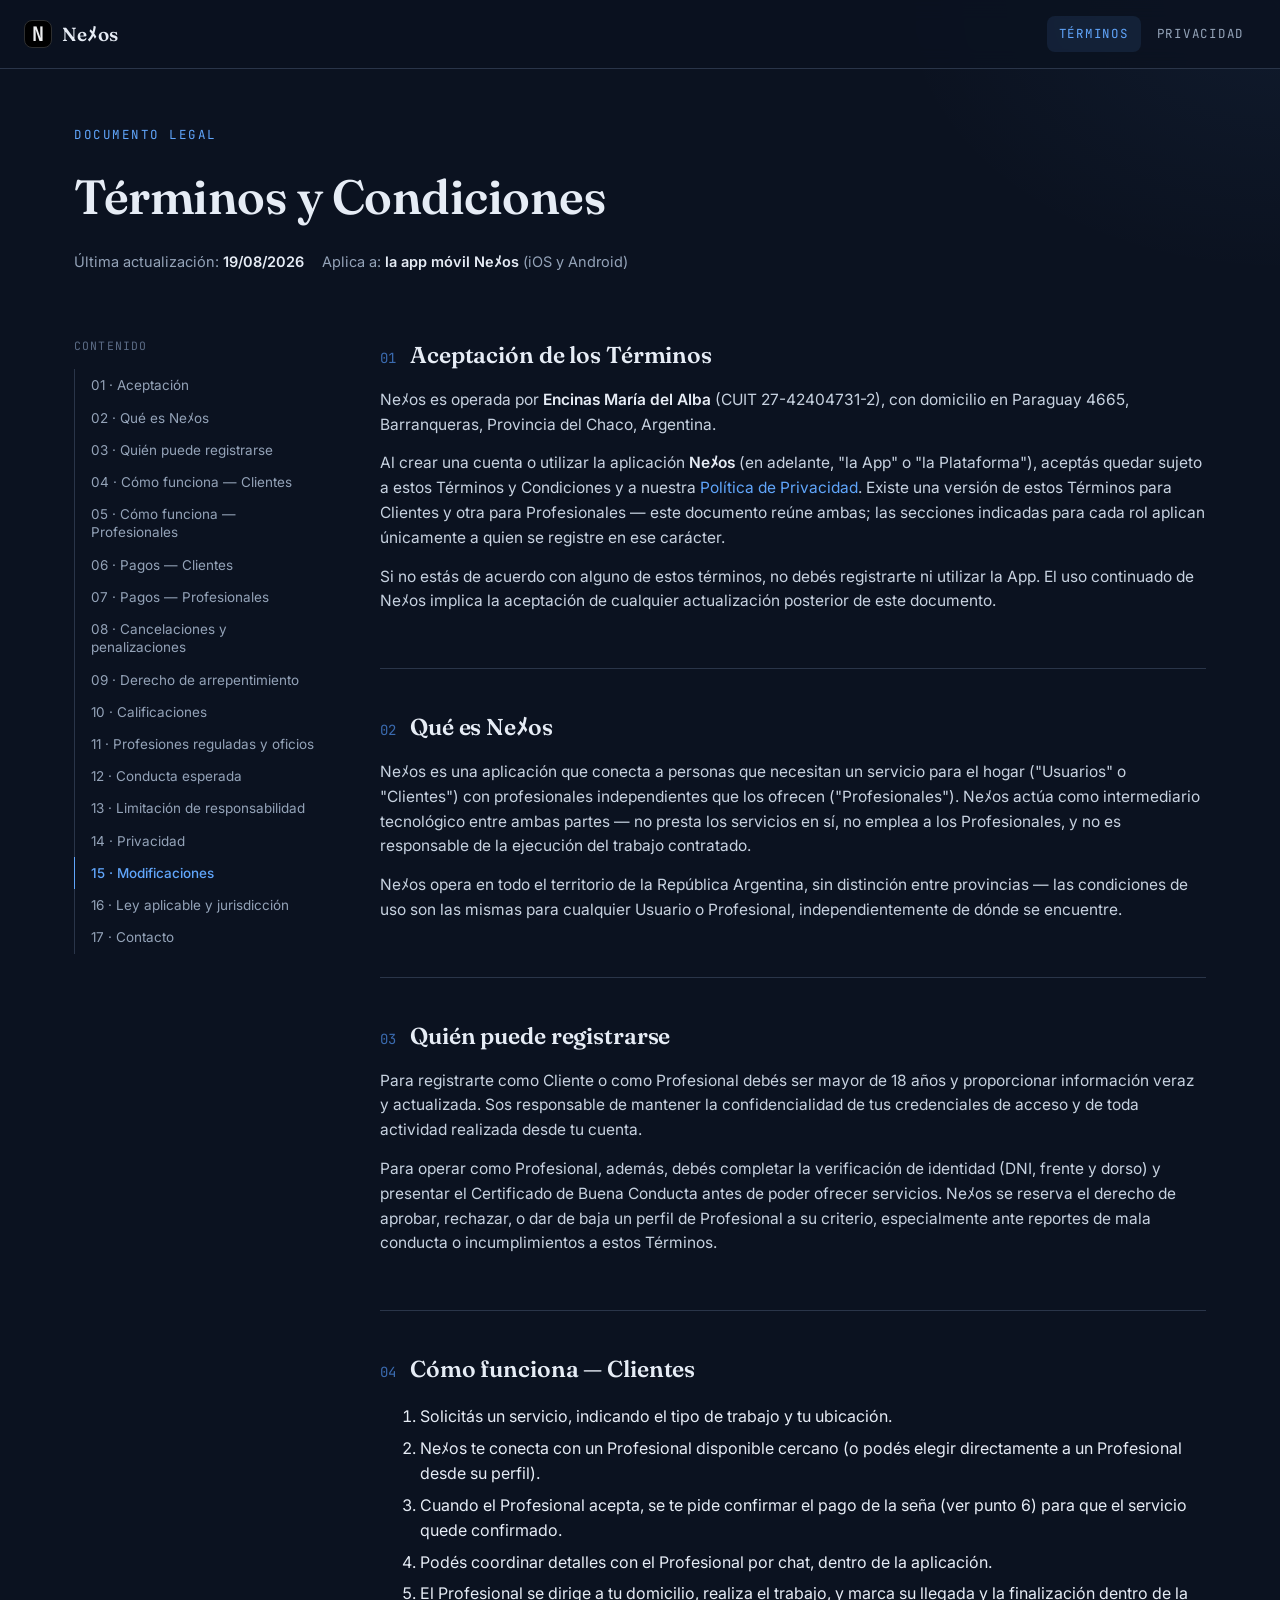
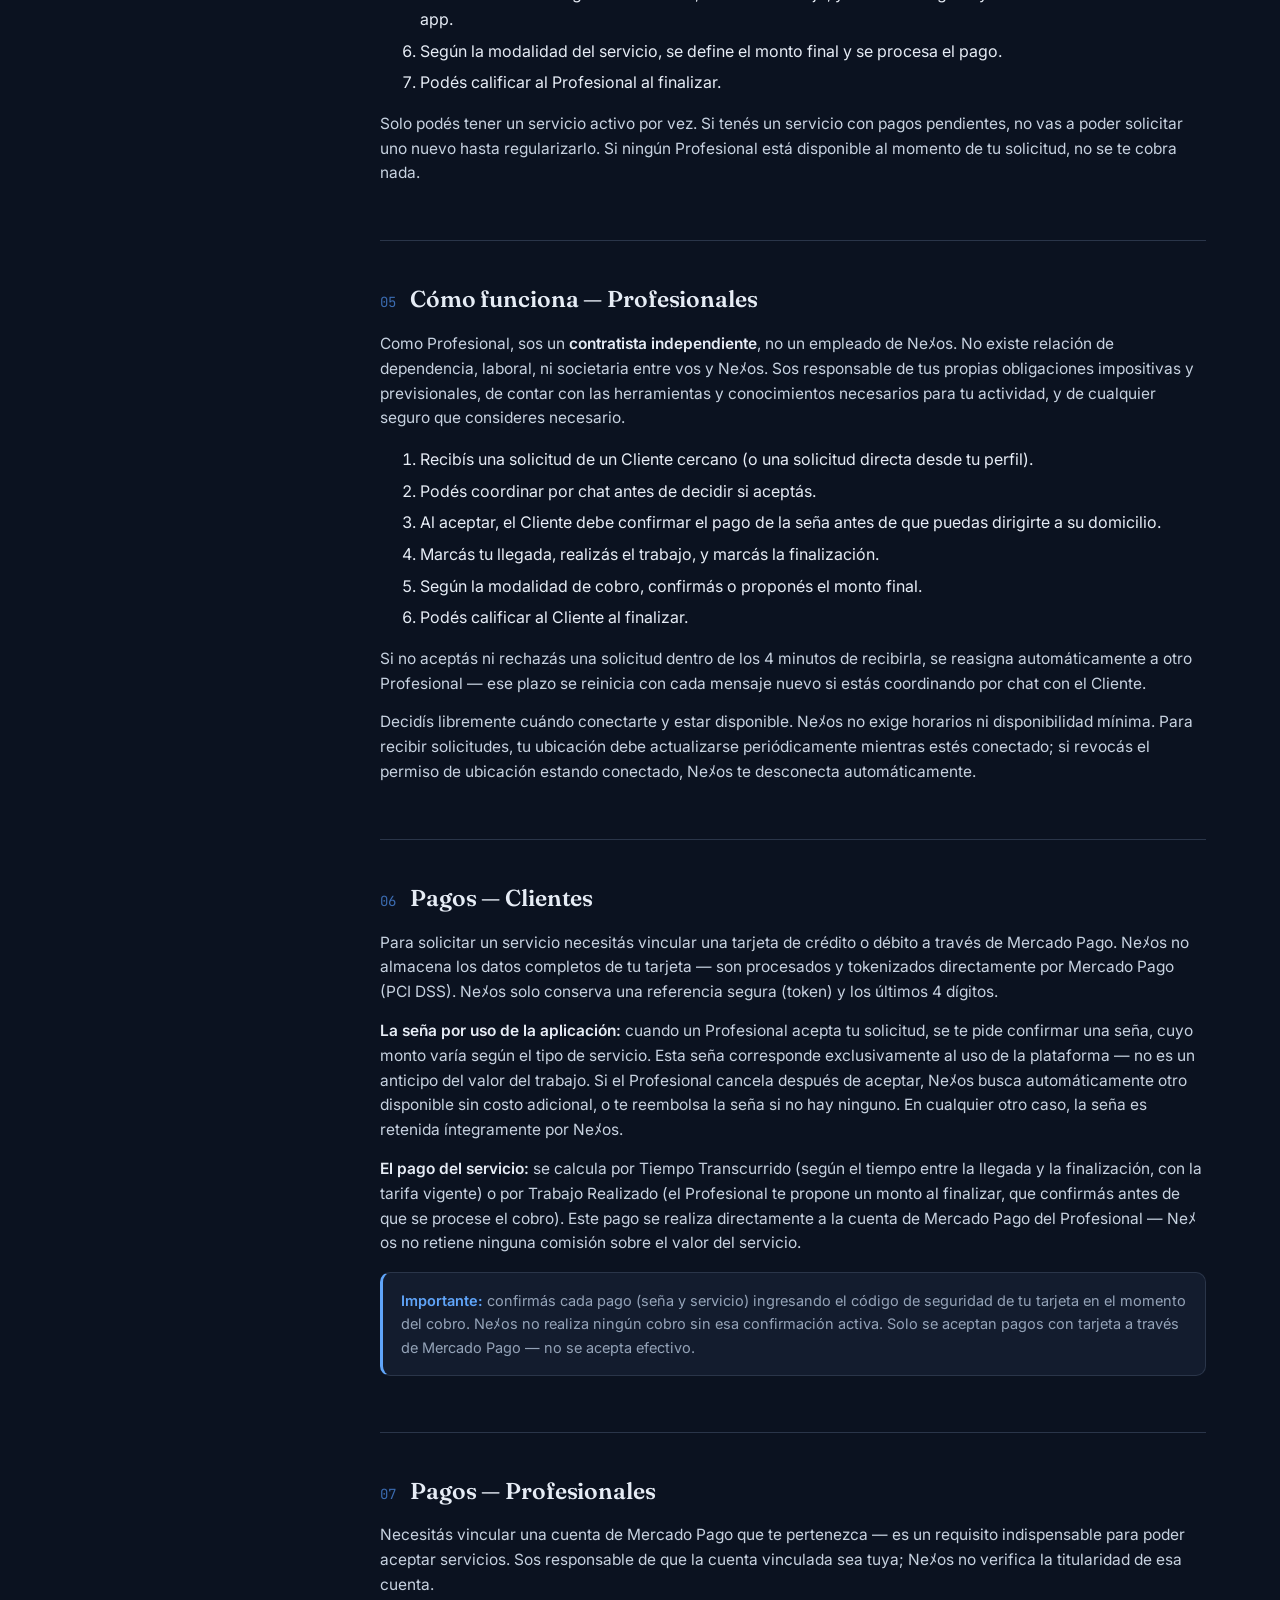
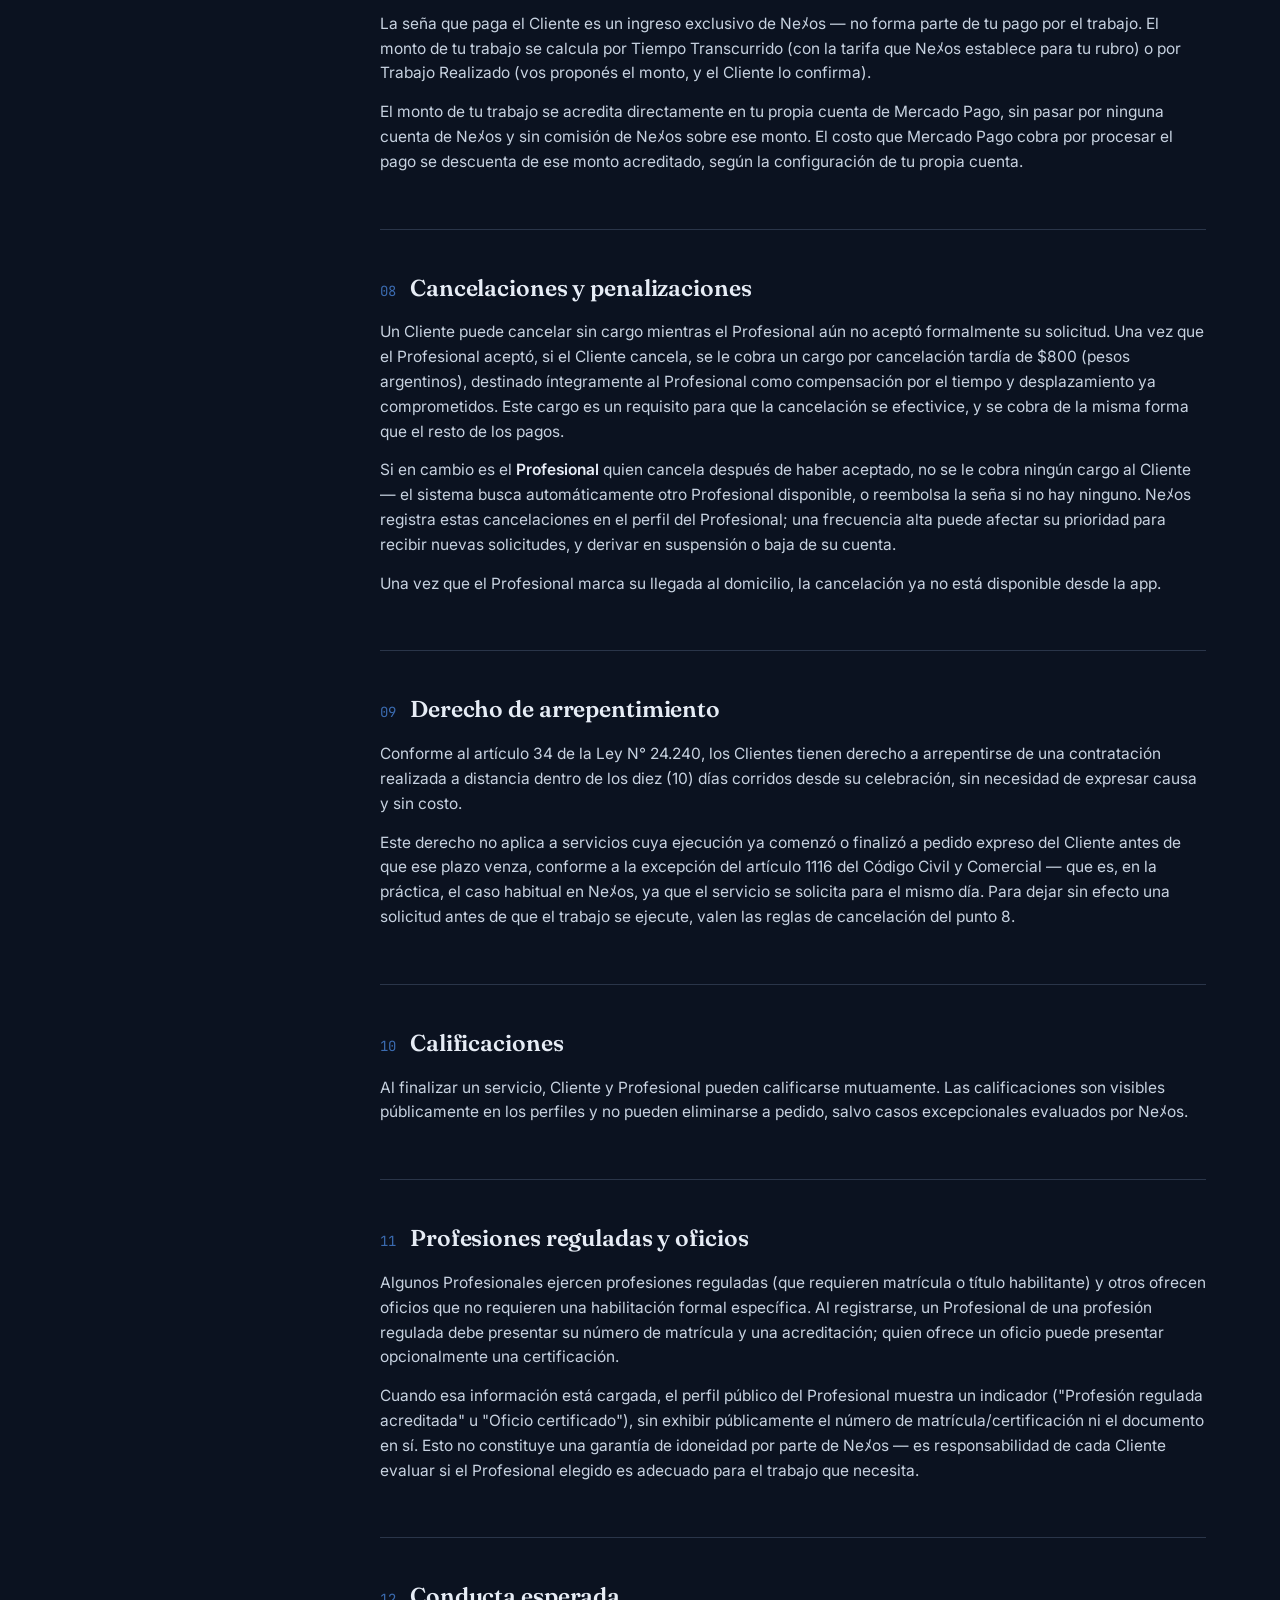
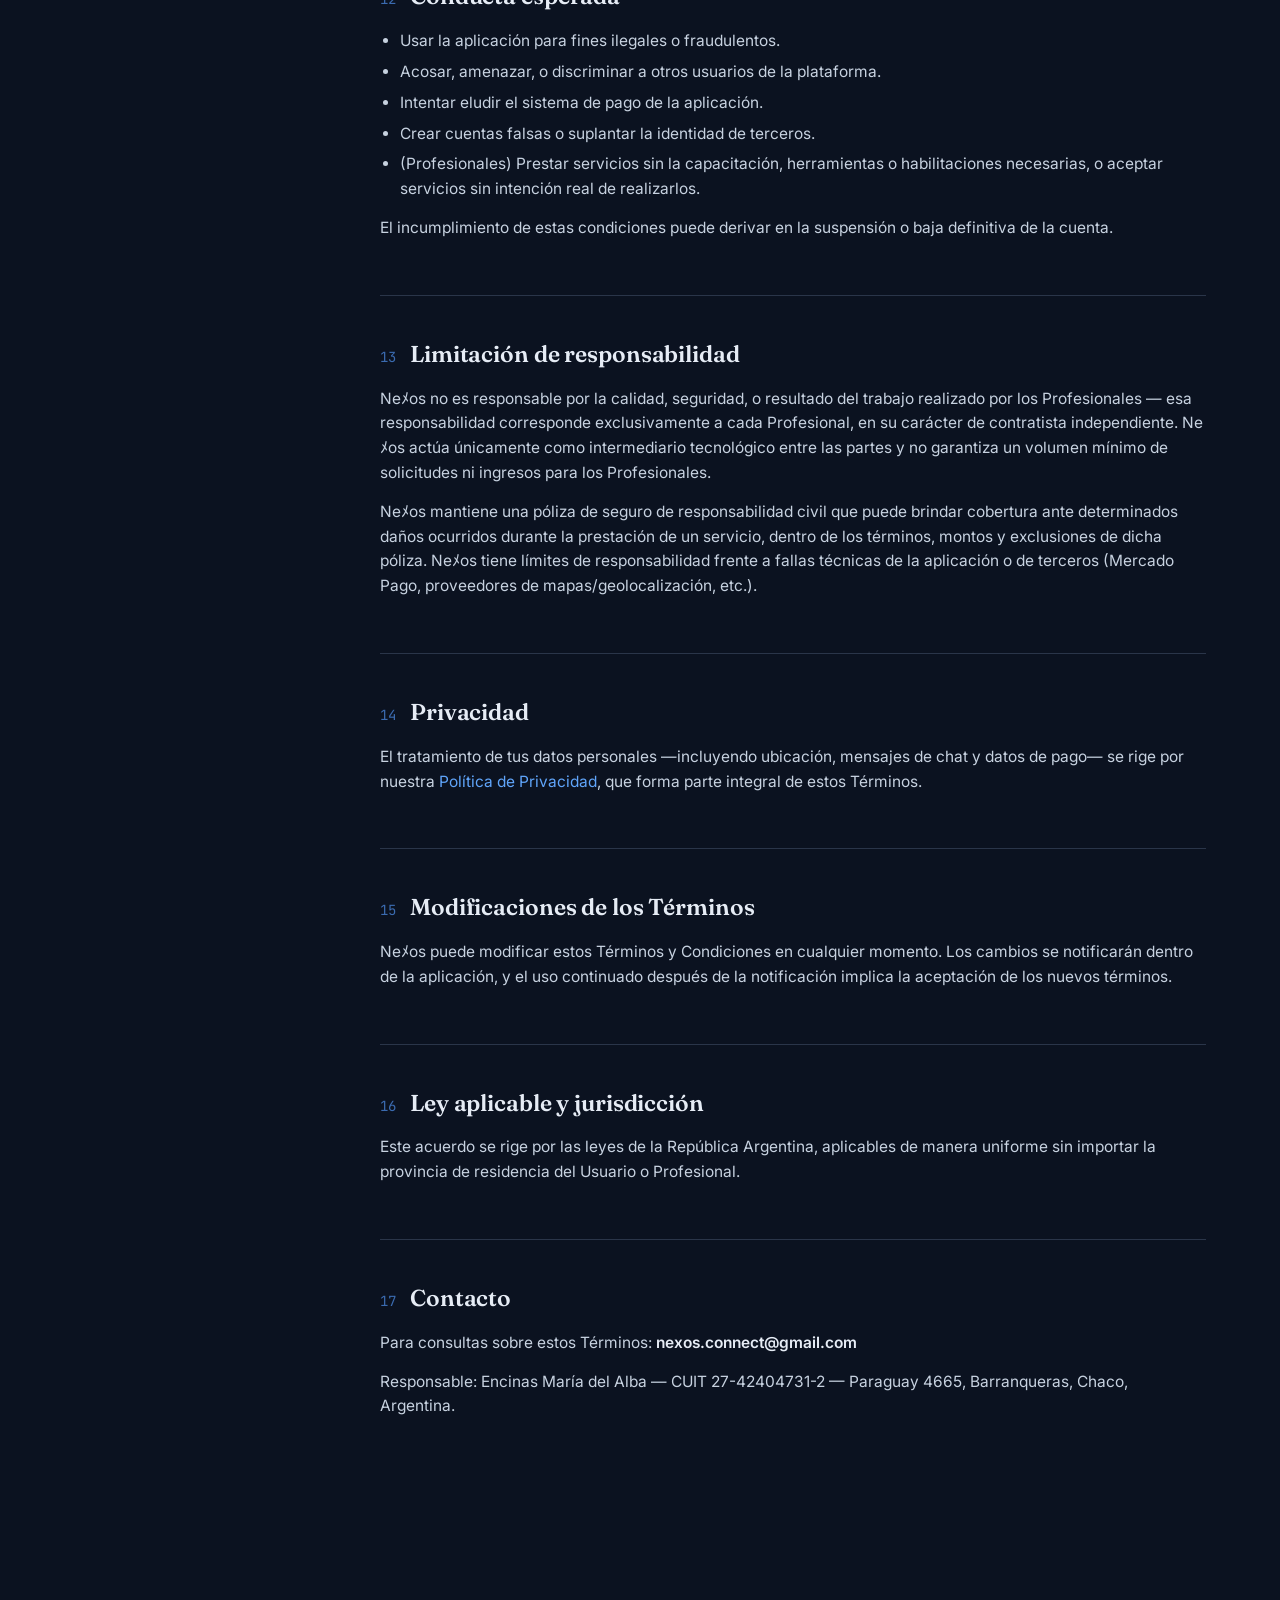
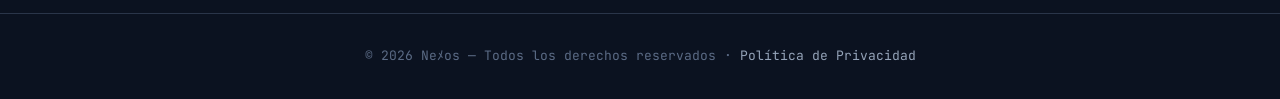
==== commit 7c7e05ca: "mejoro terminos" ====
--- a/index.html
+++ b/index.html
@@ -11,152 +11,160 @@
 <link rel="stylesheet" href="styles.css" />
 </head>
 <body>
-
 <header class="topbar">
+  <div class="brand"><span class="mark">N</span> Neﾒos</div>
   <nav class="topnav">
     <a href="index.html" class="current">Términos</a>
     <a href="privacidad.html">Privacidad</a>
   </nav>
 </header>
-
 <div class="page">
   <div class="doc-header">
     <span class="eyebrow">Documento legal</span>
     <h1>Términos y Condiciones</h1>
     <div class="doc-meta">
-      <span>Última actualización: <strong><span class="fill">18/08/2026</span></strong></span>
+      <span>Última actualización: <strong>19/08/2026</strong></span>
       <span>Aplica a: <strong>la app móvil Neﾒos</strong> (iOS y Android)</span>
     </div>
   </div>
-
   <aside class="toc">
     <div class="toc-label">Contenido</div>
     <ol>
       <li><a href="#aceptacion">01 · Aceptación</a></li>
       <li><a href="#descripcion">02 · Qué es Neﾒos</a></li>
-      <li><a href="#cuenta">03 · Cuenta y registro</a></li>
-      <li><a href="#uso-clientes">04 · Uso — clientes</a></li>
-      <li><a href="#uso-profesionales">05 · Uso — profesionales</a></li>
-      <li><a href="#pagos">06 · Pagos y comisiones</a></li>
-      <li><a href="#cancelaciones">07 · Cancelaciones y disputas</a></li>
-      <li><a href="#calificaciones">08 · Calificaciones</a></li>
-      <li><a href="#conducta">09 · Conducta prohibida</a></li>
-      <li><a href="#propiedad">10 · Propiedad intelectual</a></li>
-      <li><a href="#responsabilidad">11 · Responsabilidad</a></li>
-      <li><a href="#privacidad">12 · Privacidad</a></li>
-      <li><a href="#suspension">13 · Suspensión y baja</a></li>
-      <li><a href="#modificaciones">14 · Modificaciones</a></li>
-      <li><a href="#ley">15 · Ley aplicable</a></li>
-      <li><a href="#contacto">16 · Contacto</a></li>
+      <li><a href="#registro">03 · Quién puede registrarse</a></li>
+      <li><a href="#uso-clientes">04 · Cómo funciona — Clientes</a></li>
+      <li><a href="#uso-profesionales">05 · Cómo funciona — Profesionales</a></li>
+      <li><a href="#pagos-clientes">06 · Pagos — Clientes</a></li>
+      <li><a href="#pagos-profesionales">07 · Pagos — Profesionales</a></li>
+      <li><a href="#cancelaciones">08 · Cancelaciones y penalizaciones</a></li>
+      <li><a href="#arrepentimiento">09 · Derecho de arrepentimiento</a></li>
+      <li><a href="#calificaciones">10 · Calificaciones</a></li>
+      <li><a href="#regulados">11 · Profesiones reguladas y oficios</a></li>
+      <li><a href="#conducta">12 · Conducta esperada</a></li>
+      <li><a href="#responsabilidad">13 · Limitación de responsabilidad</a></li>
+      <li><a href="#privacidad">14 · Privacidad</a></li>
+      <li><a href="#modificaciones">15 · Modificaciones</a></li>
+      <li><a href="#ley">16 · Ley aplicable y jurisdicción</a></li>
+      <li><a href="#contacto">17 · Contacto</a></li>
     </ol>
   </aside>
-
   <main class="doc-content">
-
     <section id="aceptacion">
       <div class="section-head"><span class="section-num">01</span><h2>Aceptación de los Términos</h2></div>
-      <p>Al crear una cuenta o utilizar la aplicación <strong>Neﾒos</strong> (en adelante, "la App" o "la Plataforma"), operada por <span class="fill">Razón social del titular</span> (en adelante, "Neﾒos", "nosotros"), aceptás quedar sujeto a estos Términos y Condiciones y a nuestra <a href="privacidad.html">Política de Privacidad</a>.</p>
+      <p>Neﾒos es operada por <strong>Encinas María del Alba</strong> (CUIT 27-42404731-2), con domicilio en Paraguay 4665, Barranqueras, Provincia del Chaco, Argentina.</p>
+      <p>Al crear una cuenta o utilizar la aplicación <strong>Neﾒos</strong> (en adelante, "la App" o "la Plataforma"), aceptás quedar sujeto a estos Términos y Condiciones y a nuestra <a href="privacidad.html">Política de Privacidad</a>. Existe una versión de estos Términos para Clientes y otra para Profesionales — este documento reúne ambas; las secciones indicadas para cada rol aplican únicamente a quien se registre en ese carácter.</p>
       <p>Si no estás de acuerdo con alguno de estos términos, no debés registrarte ni utilizar la App. El uso continuado de Neﾒos implica la aceptación de cualquier actualización posterior de este documento.</p>
     </section>
-
     <section id="descripcion">
       <div class="section-head"><span class="section-num">02</span><h2>Qué es Neﾒos</h2></div>
-      <p>Neﾒos es una plataforma tecnológica que conecta a <strong>clientes</strong> que necesitan un servicio con <strong>profesionales independientes</strong> que lo ofrecen, dentro de las categorías disponibles en la App. Neﾒos actúa exclusivamente como intermediario tecnológico: facilita el contacto, la solicitud, el chat, el seguimiento y el cobro del servicio.</p>
-      <p>Los profesionales que ofrecen servicios a través de Neﾒos <strong>no son empleados, agentes ni representantes de Neﾒos</strong>. Son terceros independientes responsables de la calidad, ejecución y legalidad del servicio que prestan.</p>
+      <p>Neﾒos es una aplicación que conecta a personas que necesitan un servicio para el hogar ("Usuarios" o "Clientes") con profesionales independientes que los ofrecen ("Profesionales"). Neﾒos actúa como intermediario tecnológico entre ambas partes — no presta los servicios en sí, no emplea a los Profesionales, y no es responsable de la ejecución del trabajo contratado.</p>
+      <p>Neﾒos opera en todo el territorio de la República Argentina, sin distinción entre provincias — las condiciones de uso son las mismas para cualquier Usuario o Profesional, independientemente de dónde se encuentre.</p>
     </section>
-
-    <section id="cuenta">
-      <div class="section-head"><span class="section-num">03</span><h2>Cuenta y registro</h2></div>
-      <p>Para usar Neﾒos debés crear una cuenta con información veraz, completa y actualizada. Sos responsable de mantener la confidencialidad de tus credenciales de acceso y de toda actividad realizada desde tu cuenta.</p>
-      <p>Debés ser mayor de edad según la legislación de tu país de residencia para registrarte como cliente o como profesional. Neﾒos puede solicitar verificación de identidad adicional a los profesionales antes de habilitarlos a ofrecer servicios en la Plataforma.</p>
+    <section id="registro">
+      <div class="section-head"><span class="section-num">03</span><h2>Quién puede registrarse</h2></div>
+      <p>Para registrarte como Cliente o como Profesional debés ser mayor de 18 años y proporcionar información veraz y actualizada. Sos responsable de mantener la confidencialidad de tus credenciales de acceso y de toda actividad realizada desde tu cuenta.</p>
+      <p>Para operar como Profesional, además, debés completar la verificación de identidad (DNI, frente y dorso) y presentar el Certificado de Buena Conducta antes de poder ofrecer servicios. Neﾒos se reserva el derecho de aprobar, rechazar, o dar de baja un perfil de Profesional a su criterio, especialmente ante reportes de mala conducta o incumplimientos a estos Términos.</p>
     </section>
-
     <section id="uso-clientes">
-      <div class="section-head"><span class="section-num">04</span><h2>Uso de la Plataforma — Clientes</h2></div>
-      <p>Como cliente, podés solicitar un servicio describiendo tu necesidad; la solicitud se ofrece a los profesionales activos y disponibles de la categoría correspondiente, quienes pueden aceptarla. Una vez aceptada, podés comunicarte con el profesional a través del chat integrado en la App.</p>
-      <p>Para solicitar servicios que requieran pago dentro de la App, es necesario tener una cuenta de Mercado Pago vinculada. Sos responsable de la veracidad de la información que proporcionás sobre el servicio solicitado y de tu ubicación.</p>
+      <div class="section-head"><span class="section-num">04</span><h2>Cómo funciona — Clientes</h2></div>
+      <ol>
+        <li>Solicitás un servicio, indicando el tipo de trabajo y tu ubicación.</li>
+        <li>Neﾒos te conecta con un Profesional disponible cercano (o podés elegir directamente a un Profesional desde su perfil).</li>
+        <li>Cuando el Profesional acepta, se te pide confirmar el pago de la seña (ver punto 6) para que el servicio quede confirmado.</li>
+        <li>Podés coordinar detalles con el Profesional por chat, dentro de la aplicación.</li>
+        <li>El Profesional se dirige a tu domicilio, realiza el trabajo, y marca su llegada y la finalización dentro de la app.</li>
+        <li>Según la modalidad del servicio, se define el monto final y se procesa el pago.</li>
+        <li>Podés calificar al Profesional al finalizar.</li>
+      </ol>
+      <p>Solo podés tener un servicio activo por vez. Si tenés un servicio con pagos pendientes, no vas a poder solicitar uno nuevo hasta regularizarlo. Si ningún Profesional está disponible al momento de tu solicitud, no se te cobra nada.</p>
     </section>
-
     <section id="uso-profesionales">
-      <div class="section-head"><span class="section-num">05</span><h2>Uso de la Plataforma — Profesionales</h2></div>
-      <p>Como profesional, sos responsable de contar con la habilitación, matrícula, seguro o requisito legal correspondiente a tu actividad, cuando la normativa aplicable lo exija. Neﾒos no verifica ni garantiza la idoneidad profesional de los usuarios, más allá de los controles de registro que la Plataforma pueda implementar.</p>
-      <p>Te comprometés a prestar los servicios de forma diligente, a mantener actualizada tu disponibilidad y ubicación dentro de la App, y a responder dentro de plazos razonables a las solicitudes y mensajes de los clientes.</p>
+      <div class="section-head"><span class="section-num">05</span><h2>Cómo funciona — Profesionales</h2></div>
+      <p>Como Profesional, sos un <strong>contratista independiente</strong>, no un empleado de Neﾒos. No existe relación de dependencia, laboral, ni societaria entre vos y Neﾒos. Sos responsable de tus propias obligaciones impositivas y previsionales, de contar con las herramientas y conocimientos necesarios para tu actividad, y de cualquier seguro que consideres necesario.</p>
+      <ol>
+        <li>Recibís una solicitud de un Cliente cercano (o una solicitud directa desde tu perfil).</li>
+        <li>Podés coordinar por chat antes de decidir si aceptás.</li>
+        <li>Al aceptar, el Cliente debe confirmar el pago de la seña antes de que puedas dirigirte a su domicilio.</li>
+        <li>Marcás tu llegada, realizás el trabajo, y marcás la finalización.</li>
+        <li>Según la modalidad de cobro, confirmás o proponés el monto final.</li>
+        <li>Podés calificar al Cliente al finalizar.</li>
+      </ol>
+      <p>Si no aceptás ni rechazás una solicitud dentro de los 4 minutos de recibirla, se reasigna automáticamente a otro Profesional — ese plazo se reinicia con cada mensaje nuevo si estás coordinando por chat con el Cliente.</p>
+      <p>Decidís libremente cuándo conectarte y estar disponible. Neﾒos no exige horarios ni disponibilidad mínima. Para recibir solicitudes, tu ubicación debe actualizarse periódicamente mientras estés conectado; si revocás el permiso de ubicación estando conectado, Neﾒos te desconecta automáticamente.</p>
     </section>
-
-    <section id="pagos">
-      <div class="section-head"><span class="section-num">06</span><h2>Pagos y comisiones</h2></div>
-      <p>Los pagos dentro de Neﾒos se procesan a través de <strong>Mercado Pago</strong>. Según la modalidad del servicio, el monto se calcula por tiempo transcurrido o por presupuesto acordado, y el cliente confirma el cobro ingresando el código de seguridad (CVV) de su tarjeta guardada al momento del pago.</p>
-      <p>Neﾒos cobra una <strong>comisión de servicio del 15%</strong> sobre el valor del servicio, adicionada al monto que abona el cliente. El costo o IVA que Mercado Pago aplique sobre la transacción también es asumido por el cliente. El profesional recibe el monto acordado por su servicio, sin descuentos adicionales por parte de Neﾒos.</p>
-      <div class="callout"><strong>Importante:</strong> Neﾒos no procesa ni almacena directamente los datos de tarjetas; esa información es gestionada por Mercado Pago conforme a sus propios términos.</div>
+    <section id="pagos-clientes">
+      <div class="section-head"><span class="section-num">06</span><h2>Pagos — Clientes</h2></div>
+      <p>Para solicitar un servicio necesitás vincular una tarjeta de crédito o débito a través de Mercado Pago. Neﾒos no almacena los datos completos de tu tarjeta — son procesados y tokenizados directamente por Mercado Pago (PCI DSS). Neﾒos solo conserva una referencia segura (token) y los últimos 4 dígitos.</p>
+      <p><strong>La seña por uso de la aplicación:</strong> cuando un Profesional acepta tu solicitud, se te pide confirmar una seña, cuyo monto varía según el tipo de servicio. Esta seña corresponde exclusivamente al uso de la plataforma — no es un anticipo del valor del trabajo. Si el Profesional cancela después de aceptar, Neﾒos busca automáticamente otro disponible sin costo adicional, o te reembolsa la seña si no hay ninguno. En cualquier otro caso, la seña es retenida íntegramente por Neﾒos.</p>
+      <p><strong>El pago del servicio:</strong> se calcula por Tiempo Transcurrido (según el tiempo entre la llegada y la finalización, con la tarifa vigente) o por Trabajo Realizado (el Profesional te propone un monto al finalizar, que confirmás antes de que se procese el cobro). Este pago se realiza directamente a la cuenta de Mercado Pago del Profesional — Neﾒos no retiene ninguna comisión sobre el valor del servicio.</p>
+      <div class="callout"><strong>Importante:</strong> confirmás cada pago (seña y servicio) ingresando el código de seguridad de tu tarjeta en el momento del cobro. Neﾒos no realiza ningún cobro sin esa confirmación activa. Solo se aceptan pagos con tarjeta a través de Mercado Pago — no se acepta efectivo.</div>
     </section>
-
+    <section id="pagos-profesionales">
+      <div class="section-head"><span class="section-num">07</span><h2>Pagos — Profesionales</h2></div>
+      <p>Necesitás vincular una cuenta de Mercado Pago que te pertenezca — es un requisito indispensable para poder aceptar servicios. Sos responsable de que la cuenta vinculada sea tuya; Neﾒos no verifica la titularidad de esa cuenta.</p>
+      <p>La seña que paga el Cliente es un ingreso exclusivo de Neﾒos — no forma parte de tu pago por el trabajo. El monto de tu trabajo se calcula por Tiempo Transcurrido (con la tarifa que Neﾒos establece para tu rubro) o por Trabajo Realizado (vos proponés el monto, y el Cliente lo confirma).</p>
+      <p>El monto de tu trabajo se acredita directamente en tu propia cuenta de Mercado Pago, sin pasar por ninguna cuenta de Neﾒos y sin comisión de Neﾒos sobre ese monto. El costo que Mercado Pago cobra por procesar el pago se descuenta de ese monto acreditado, según la configuración de tu propia cuenta.</p>
+    </section>
     <section id="cancelaciones">
-      <div class="section-head"><span class="section-num">07</span><h2>Cancelaciones y disputas</h2></div>
-      <p>Tanto clientes como profesionales pueden cancelar un servicio antes de su inicio efectivo, sujeto a las condiciones que se muestren en la App al momento de la cancelación. En caso de desacuerdo sobre el resultado o cobro de un servicio, cualquiera de las partes puede reportar el problema desde la App para que el equipo de Neﾒos lo revise.</p>
-      <p>Neﾒos podrá mediar entre las partes, pero no garantiza un resultado específico en las disputas, dado su rol de intermediario tecnológico.</p>
+      <div class="section-head"><span class="section-num">08</span><h2>Cancelaciones y penalizaciones</h2></div>
+      <p>Un Cliente puede cancelar sin cargo mientras el Profesional aún no aceptó formalmente su solicitud. Una vez que el Profesional aceptó, si el Cliente cancela, se le cobra un cargo por cancelación tardía de $800 (pesos argentinos), destinado íntegramente al Profesional como compensación por el tiempo y desplazamiento ya comprometidos. Este cargo es un requisito para que la cancelación se efectivice, y se cobra de la misma forma que el resto de los pagos.</p>
+      <p>Si en cambio es el <strong>Profesional</strong> quien cancela después de haber aceptado, no se le cobra ningún cargo al Cliente — el sistema busca automáticamente otro Profesional disponible, o reembolsa la seña si no hay ninguno. Neﾒos registra estas cancelaciones en el perfil del Profesional; una frecuencia alta puede afectar su prioridad para recibir nuevas solicitudes, y derivar en suspensión o baja de su cuenta.</p>
+      <p>Una vez que el Profesional marca su llegada al domicilio, la cancelación ya no está disponible desde la app.</p>
     </section>
-
+    <section id="arrepentimiento">
+      <div class="section-head"><span class="section-num">09</span><h2>Derecho de arrepentimiento</h2></div>
+      <p>Conforme al artículo 34 de la Ley N° 24.240, los Clientes tienen derecho a arrepentirse de una contratación realizada a distancia dentro de los diez (10) días corridos desde su celebración, sin necesidad de expresar causa y sin costo.</p>
+      <p>Este derecho no aplica a servicios cuya ejecución ya comenzó o finalizó a pedido expreso del Cliente antes de que ese plazo venza, conforme a la excepción del artículo 1116 del Código Civil y Comercial — que es, en la práctica, el caso habitual en Neﾒos, ya que el servicio se solicita para el mismo día. Para dejar sin efecto una solicitud antes de que el trabajo se ejecute, valen las reglas de cancelación del punto 8.</p>
+    </section>
     <section id="calificaciones">
-      <div class="section-head"><span class="section-num">08</span><h2>Calificaciones y reseñas</h2></div>
-      <p>Al finalizar un servicio, clientes y profesionales pueden calificarse mutuamente. Las calificaciones deben reflejar experiencias reales y no pueden usarse con fines difamatorios, discriminatorios o de competencia desleal. Neﾒos puede moderar o eliminar reseñas que incumplan estas condiciones.</p>
+      <div class="section-head"><span class="section-num">10</span><h2>Calificaciones</h2></div>
+      <p>Al finalizar un servicio, Cliente y Profesional pueden calificarse mutuamente. Las calificaciones son visibles públicamente en los perfiles y no pueden eliminarse a pedido, salvo casos excepcionales evaluados por Neﾒos.</p>
     </section>
-
+    <section id="regulados">
+      <div class="section-head"><span class="section-num">11</span><h2>Profesiones reguladas y oficios</h2></div>
+      <p>Algunos Profesionales ejercen profesiones reguladas (que requieren matrícula o título habilitante) y otros ofrecen oficios que no requieren una habilitación formal específica. Al registrarse, un Profesional de una profesión regulada debe presentar su número de matrícula y una acreditación; quien ofrece un oficio puede presentar opcionalmente una certificación.</p>
+      <p>Cuando esa información está cargada, el perfil público del Profesional muestra un indicador ("Profesión regulada acreditada" u "Oficio certificado"), sin exhibir públicamente el número de matrícula/certificación ni el documento en sí. Esto no constituye una garantía de idoneidad por parte de Neﾒos — es responsabilidad de cada Cliente evaluar si el Profesional elegido es adecuado para el trabajo que necesita.</p>
+    </section>
     <section id="conducta">
-      <div class="section-head"><span class="section-num">09</span><h2>Conducta prohibida</h2></div>
+      <div class="section-head"><span class="section-num">12</span><h2>Conducta esperada</h2></div>
       <ul>
-        <li>Suplantar la identidad de otra persona o proporcionar información falsa.</li>
-        <li>Usar la App para fines ilegales, fraudulentos o que infrinjan derechos de terceros.</li>
-        <li>Acordar servicios o pagos por fuera de la Plataforma para evadir la comisión de Neﾒos.</li>
-        <li>Enviar contenido ofensivo, discriminatorio o acosador a través del chat.</li>
-        <li>Intentar vulnerar la seguridad, el código o la infraestructura de la App.</li>
+        <li>Usar la aplicación para fines ilegales o fraudulentos.</li>
+        <li>Acosar, amenazar, o discriminar a otros usuarios de la plataforma.</li>
+        <li>Intentar eludir el sistema de pago de la aplicación.</li>
+        <li>Crear cuentas falsas o suplantar la identidad de terceros.</li>
+        <li>(Profesionales) Prestar servicios sin la capacitación, herramientas o habilitaciones necesarias, o aceptar servicios sin intención real de realizarlos.</li>
       </ul>
       <p>El incumplimiento de estas condiciones puede derivar en la suspensión o baja definitiva de la cuenta.</p>
     </section>
-
-    <section id="propiedad">
-      <div class="section-head"><span class="section-num">10</span><h2>Propiedad intelectual</h2></div>
-      <p>La marca Neﾒos, el diseño de la App, su código fuente y los contenidos generados por la Plataforma son propiedad de <span class="fill">Razón social del titular</span> o de sus licenciantes. No está permitido copiar, modificar o distribuir estos elementos sin autorización expresa.</p>
+    <section id="responsabilidad">
+      <div class="section-head"><span class="section-num">13</span><h2>Limitación de responsabilidad</h2></div>
+      <p>Neﾒos no es responsable por la calidad, seguridad, o resultado del trabajo realizado por los Profesionales — esa responsabilidad corresponde exclusivamente a cada Profesional, en su carácter de contratista independiente. Neﾒos actúa únicamente como intermediario tecnológico entre las partes y no garantiza un volumen mínimo de solicitudes ni ingresos para los Profesionales.</p>
+      <p>Neﾒos mantiene una póliza de seguro de responsabilidad civil que puede brindar cobertura ante determinados daños ocurridos durante la prestación de un servicio, dentro de los términos, montos y exclusiones de dicha póliza. Neﾒos tiene límites de responsabilidad frente a fallas técnicas de la aplicación o de terceros (Mercado Pago, proveedores de mapas/geolocalización, etc.).</p>
     </section>
-
-    <section id="responsabilidad">
-      <div class="section-head"><span class="section-num">11</span><h2>Limitación de responsabilidad</h2></div>
-      <p>Neﾒos pone a disposición la tecnología para conectar clientes y profesionales, pero <strong>no presta los servicios ofrecidos por los profesionales</strong> ni responde por la calidad, resultado, daños o perjuicios derivados de su ejecución. La relación contractual del servicio se establece directamente entre cliente y profesional.</p>
-      <p>En la medida permitida por la ley aplicable, Neﾒos no será responsable por daños indirectos, pérdida de datos o lucro cesante derivados del uso de la App.</p>
-    </section>
-
     <section id="privacidad">
-      <div class="section-head"><span class="section-num">12</span><h2>Privacidad</h2></div>
+      <div class="section-head"><span class="section-num">14</span><h2>Privacidad</h2></div>
       <p>El tratamiento de tus datos personales —incluyendo ubicación, mensajes de chat y datos de pago— se rige por nuestra <a href="privacidad.html">Política de Privacidad</a>, que forma parte integral de estos Términos.</p>
     </section>
-
-    <section id="suspension">
-      <div class="section-head"><span class="section-num">13</span><h2>Suspensión y baja de cuenta</h2></div>
-      <p>Podés dar de baja tu cuenta en cualquier momento desde la App. Neﾒos podrá suspender o cancelar cuentas que incumplan estos Términos, que generen reportes reiterados de otros usuarios, o por requerimiento legal.</p>
+    <section id="modificaciones">
+      <div class="section-head"><span class="section-num">15</span><h2>Modificaciones de los Términos</h2></div>
+      <p>Neﾒos puede modificar estos Términos y Condiciones en cualquier momento. Los cambios se notificarán dentro de la aplicación, y el uso continuado después de la notificación implica la aceptación de los nuevos términos.</p>
     </section>
-
-    <section id="modificaciones">
-      <div class="section-head"><span class="section-num">14</span><h2>Modificaciones de los Términos</h2></div>
-      <p>Neﾒos puede modificar estos Términos y Condiciones en cualquier momento. Los cambios relevantes serán notificados dentro de la App o por otros medios razonables, y entrarán en vigencia desde su publicación. El uso continuado de la App tras una modificación implica su aceptación.</p>
+    <section id="ley">
+      <div class="section-head"><span class="section-num">16</span><h2>Ley aplicable y jurisdicción</h2></div>
+      <p>Este acuerdo se rige por las leyes de la República Argentina, aplicables de manera uniforme sin importar la provincia de residencia del Usuario o Profesional.</p>
     </section>
-
-    <section id="ley">
-      <div class="section-head"><span class="section-num">15</span><h2>Ley aplicable y jurisdicción</h2></div>
-      <p>Estos Términos se rigen por las leyes de la República Argentina. Cualquier controversia derivada del uso de la App se someterá a los tribunales ordinarios competentes de <span class="fill">Ciudad / Jurisdicción</span>, con renuncia a cualquier otro fuero que pudiera corresponder.</p>
+    <section id="contacto">
+      <div class="section-head"><span class="section-num">17</span><h2>Contacto</h2></div>
+      <p>Para consultas sobre estos Términos: <strong>nexos.connect@gmail.com</strong></p>
+      <p>Responsable: Encinas María del Alba — CUIT 27-42404731-2 — Paraguay 4665, Barranqueras, Chaco, Argentina.</p>
     </section>
-
-    <section id="contacto">
-      <div class="section-head"><span class="section-num">16</span><h2>Contacto</h2></div>
-      <p>Ante consultas sobre estos Términos y Condiciones, podés escribirnos a <span class="fill">contacto@Neﾒos.app</span>.</p>
-    </section>
-
   </main>
 </div>
-
 <footer>
   © <span id="year"></span> Neﾒos — Todos los derechos reservados · <a href="privacidad.html">Política de Privacidad</a>
 </footer>
-
 <script>document.getElementById('year').textContent = new Date().getFullYear();</script>
 <script src="script.js"></script>
 </body>
-</html>
+</html>
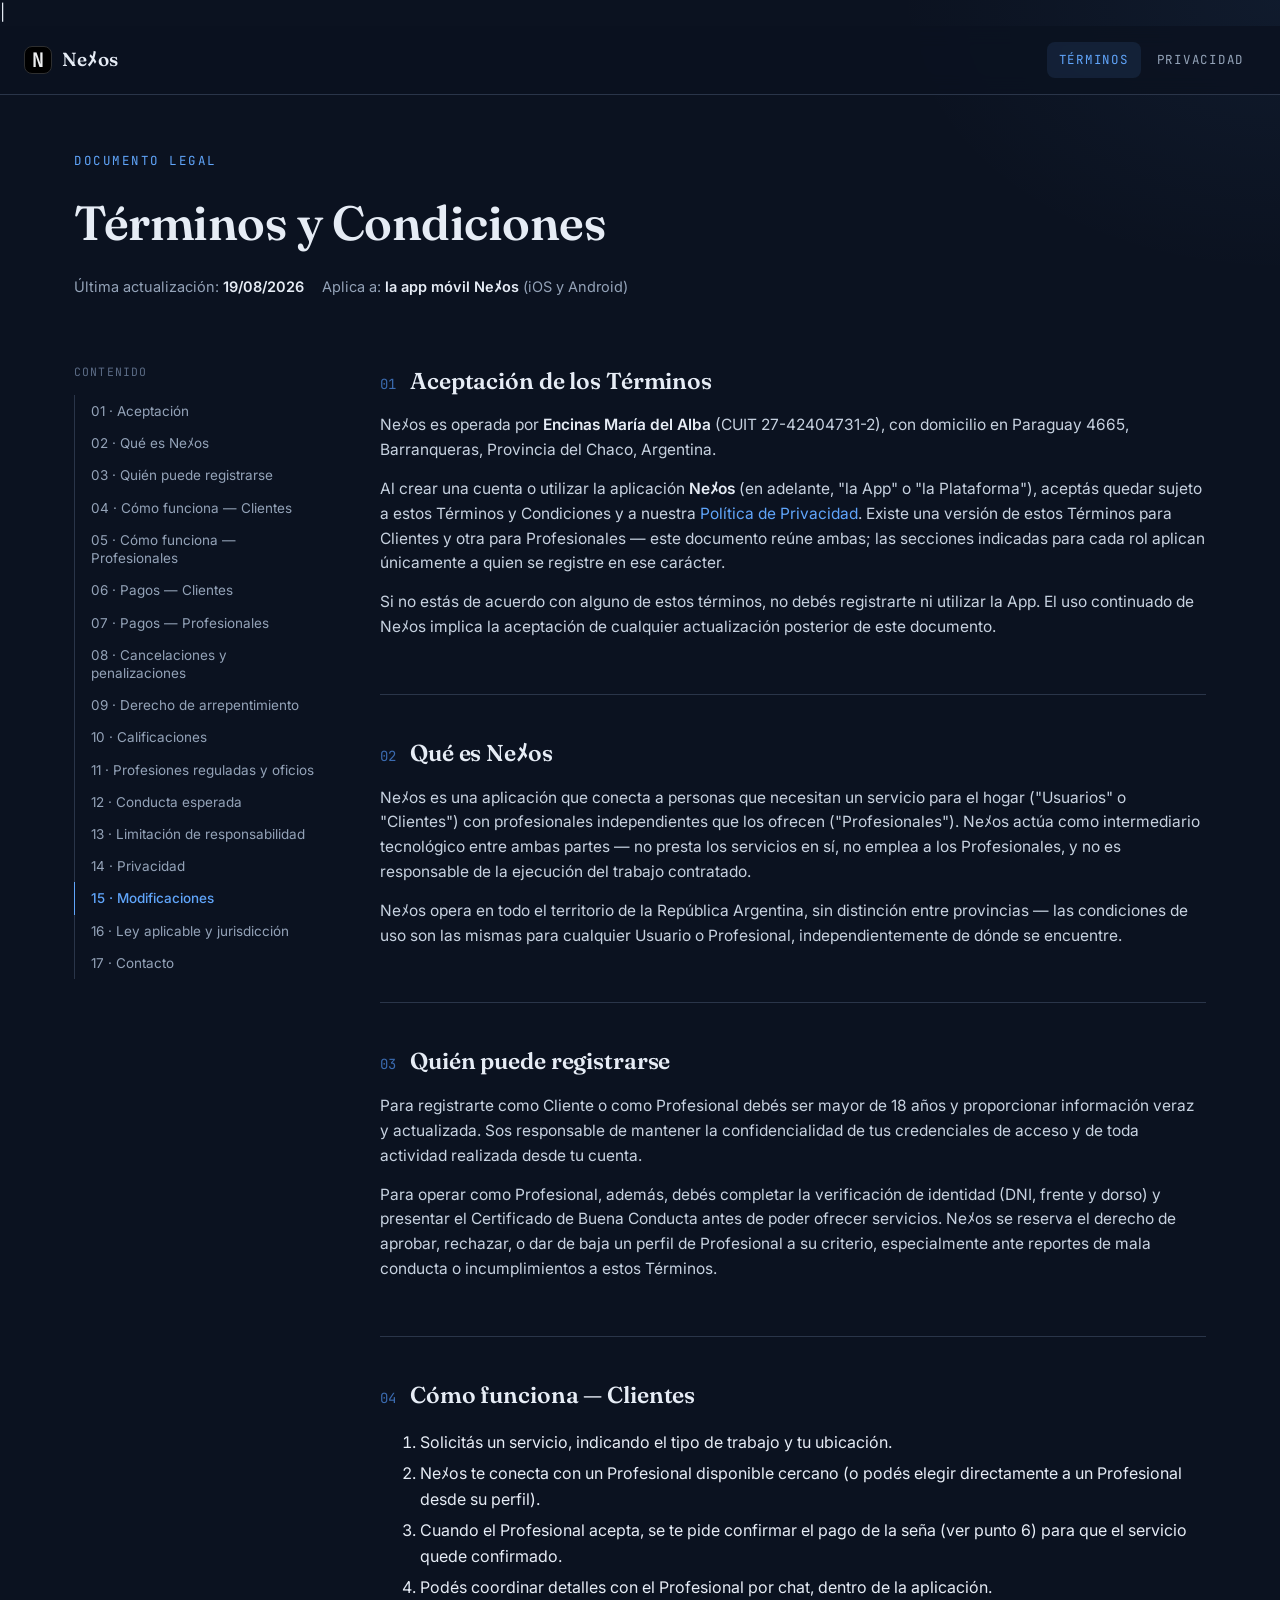
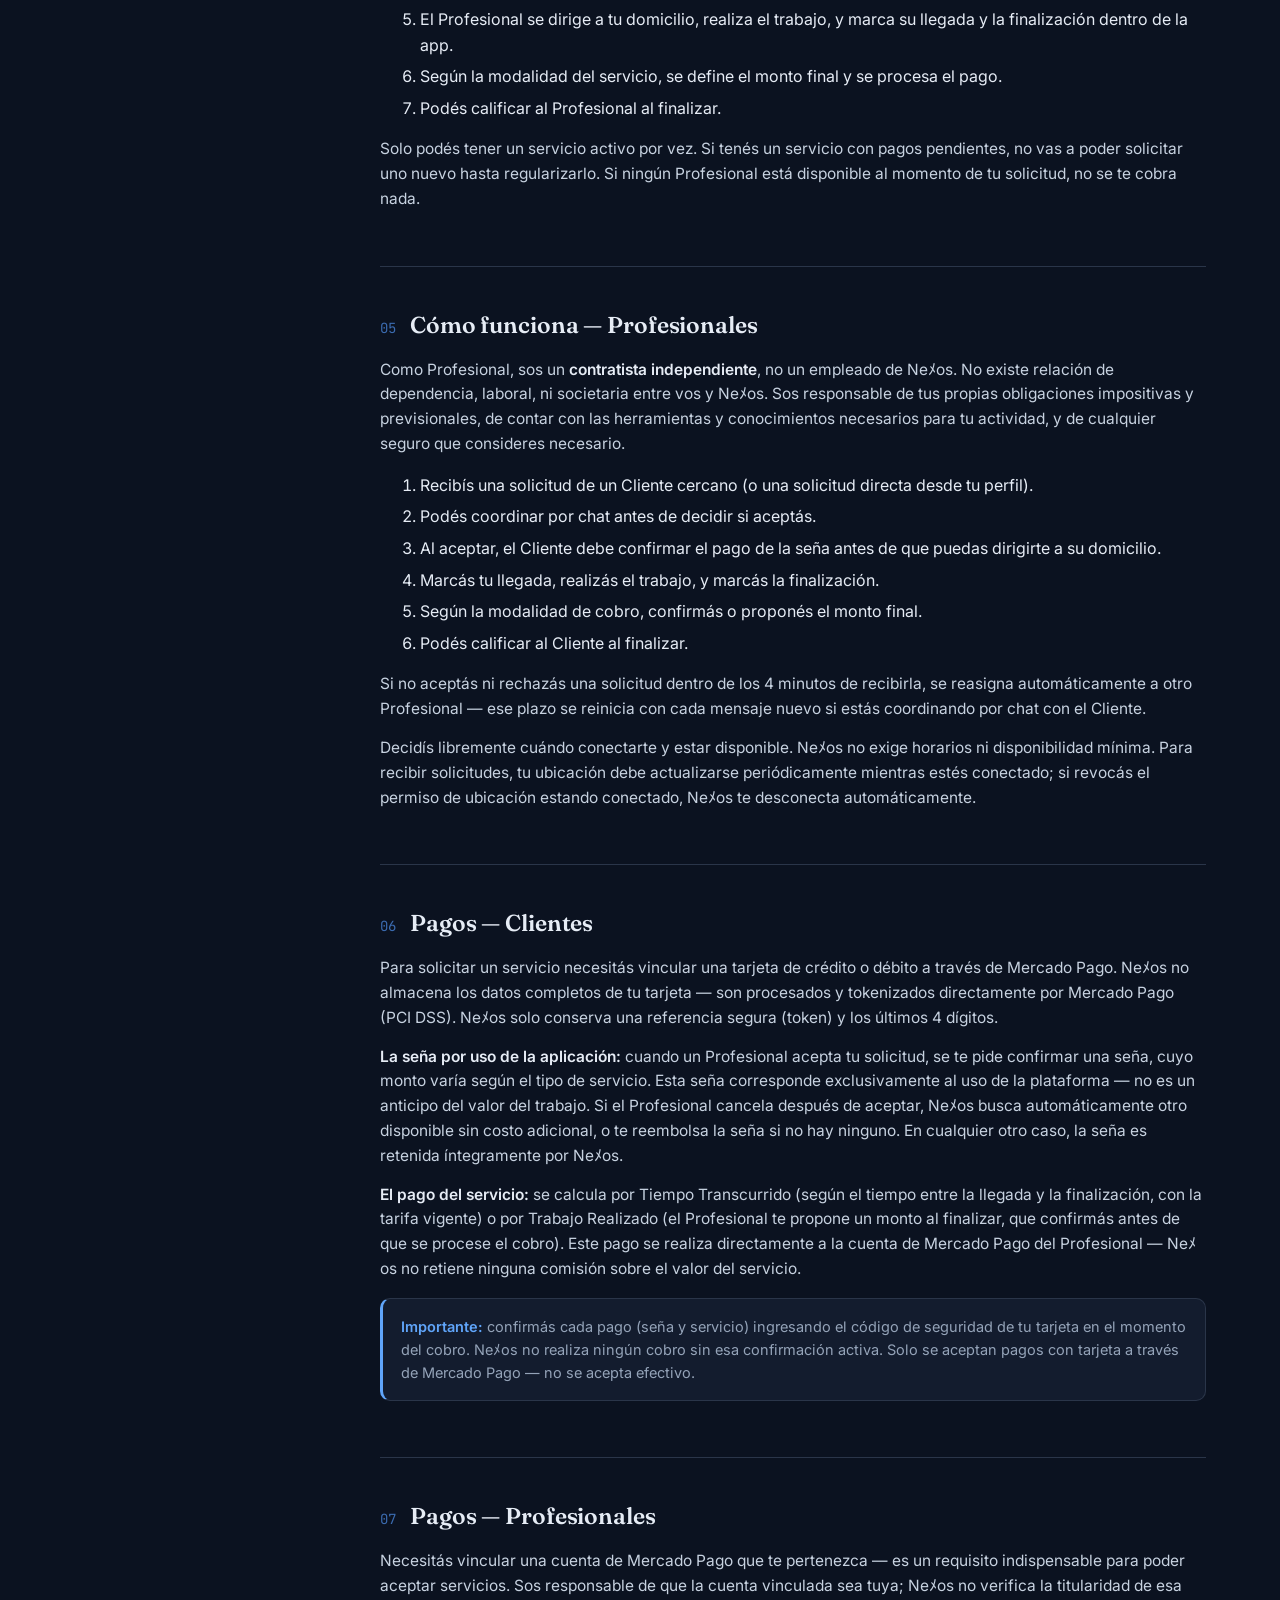
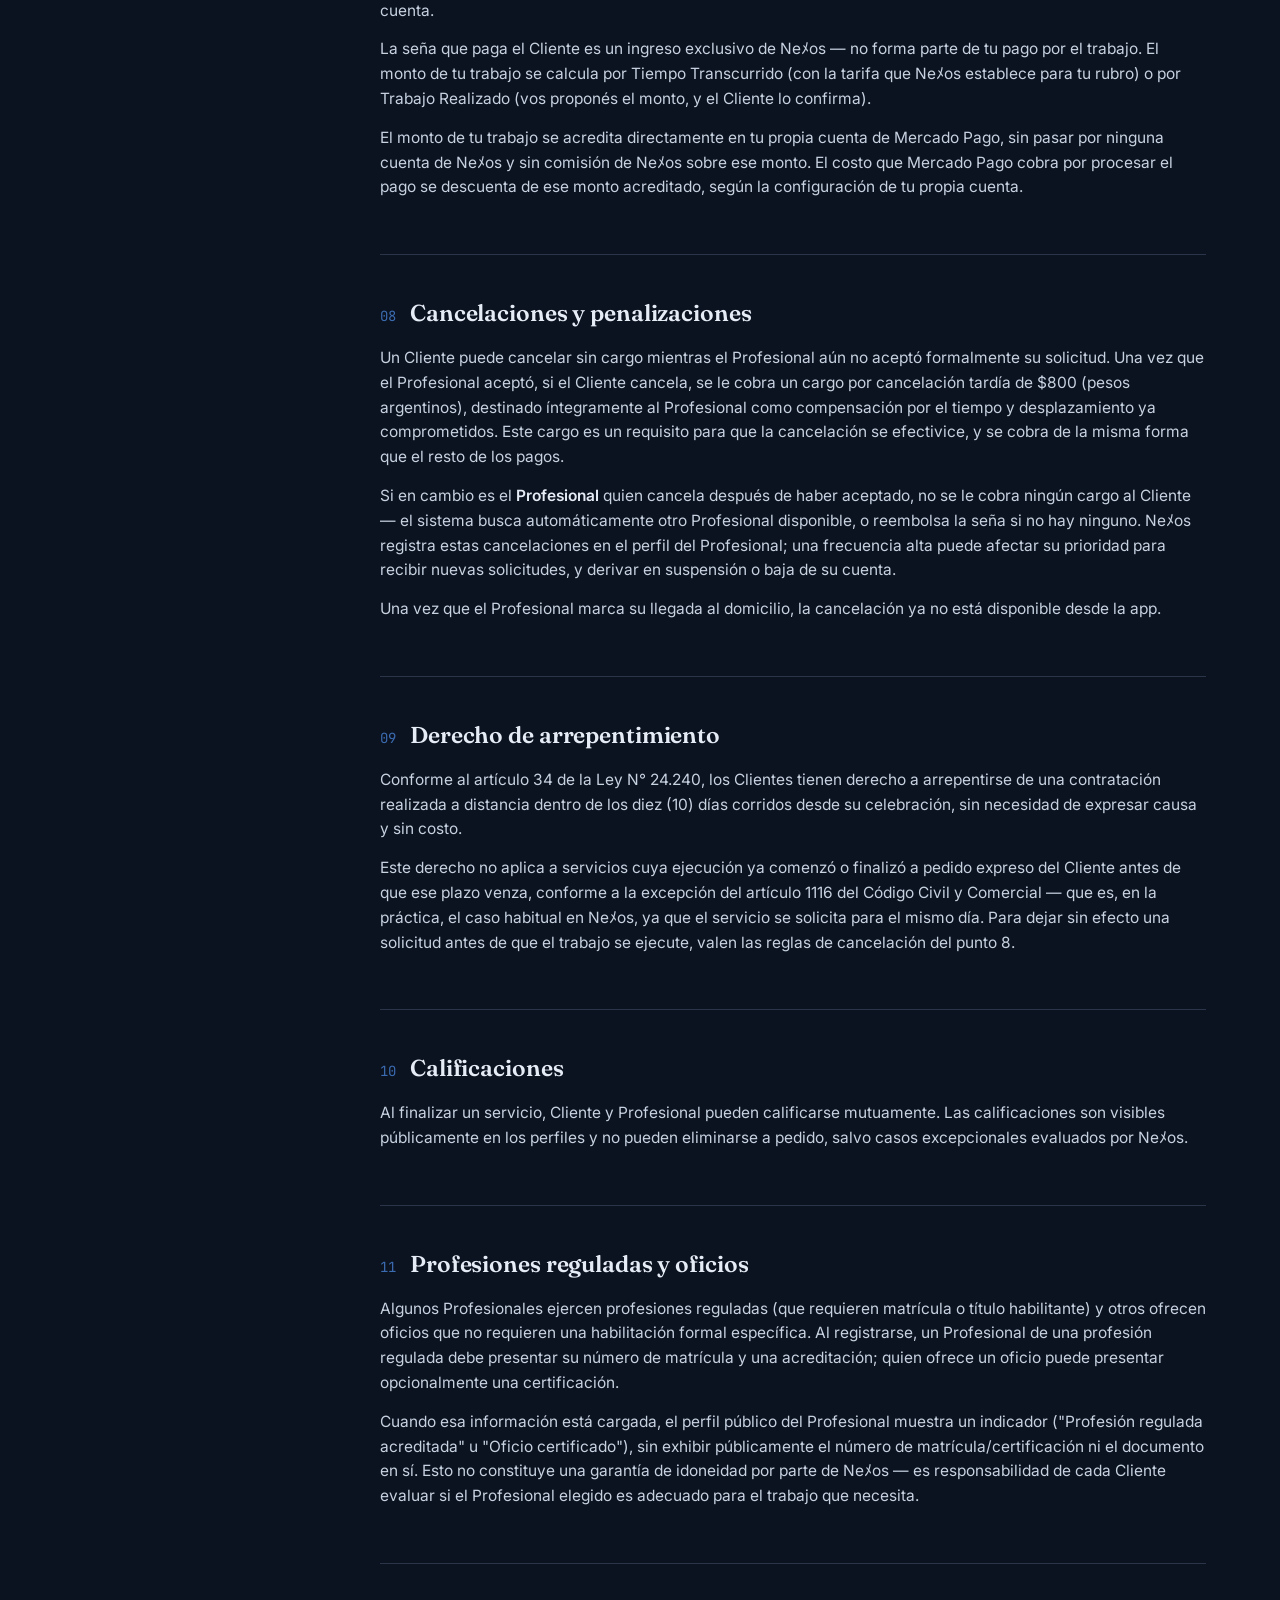
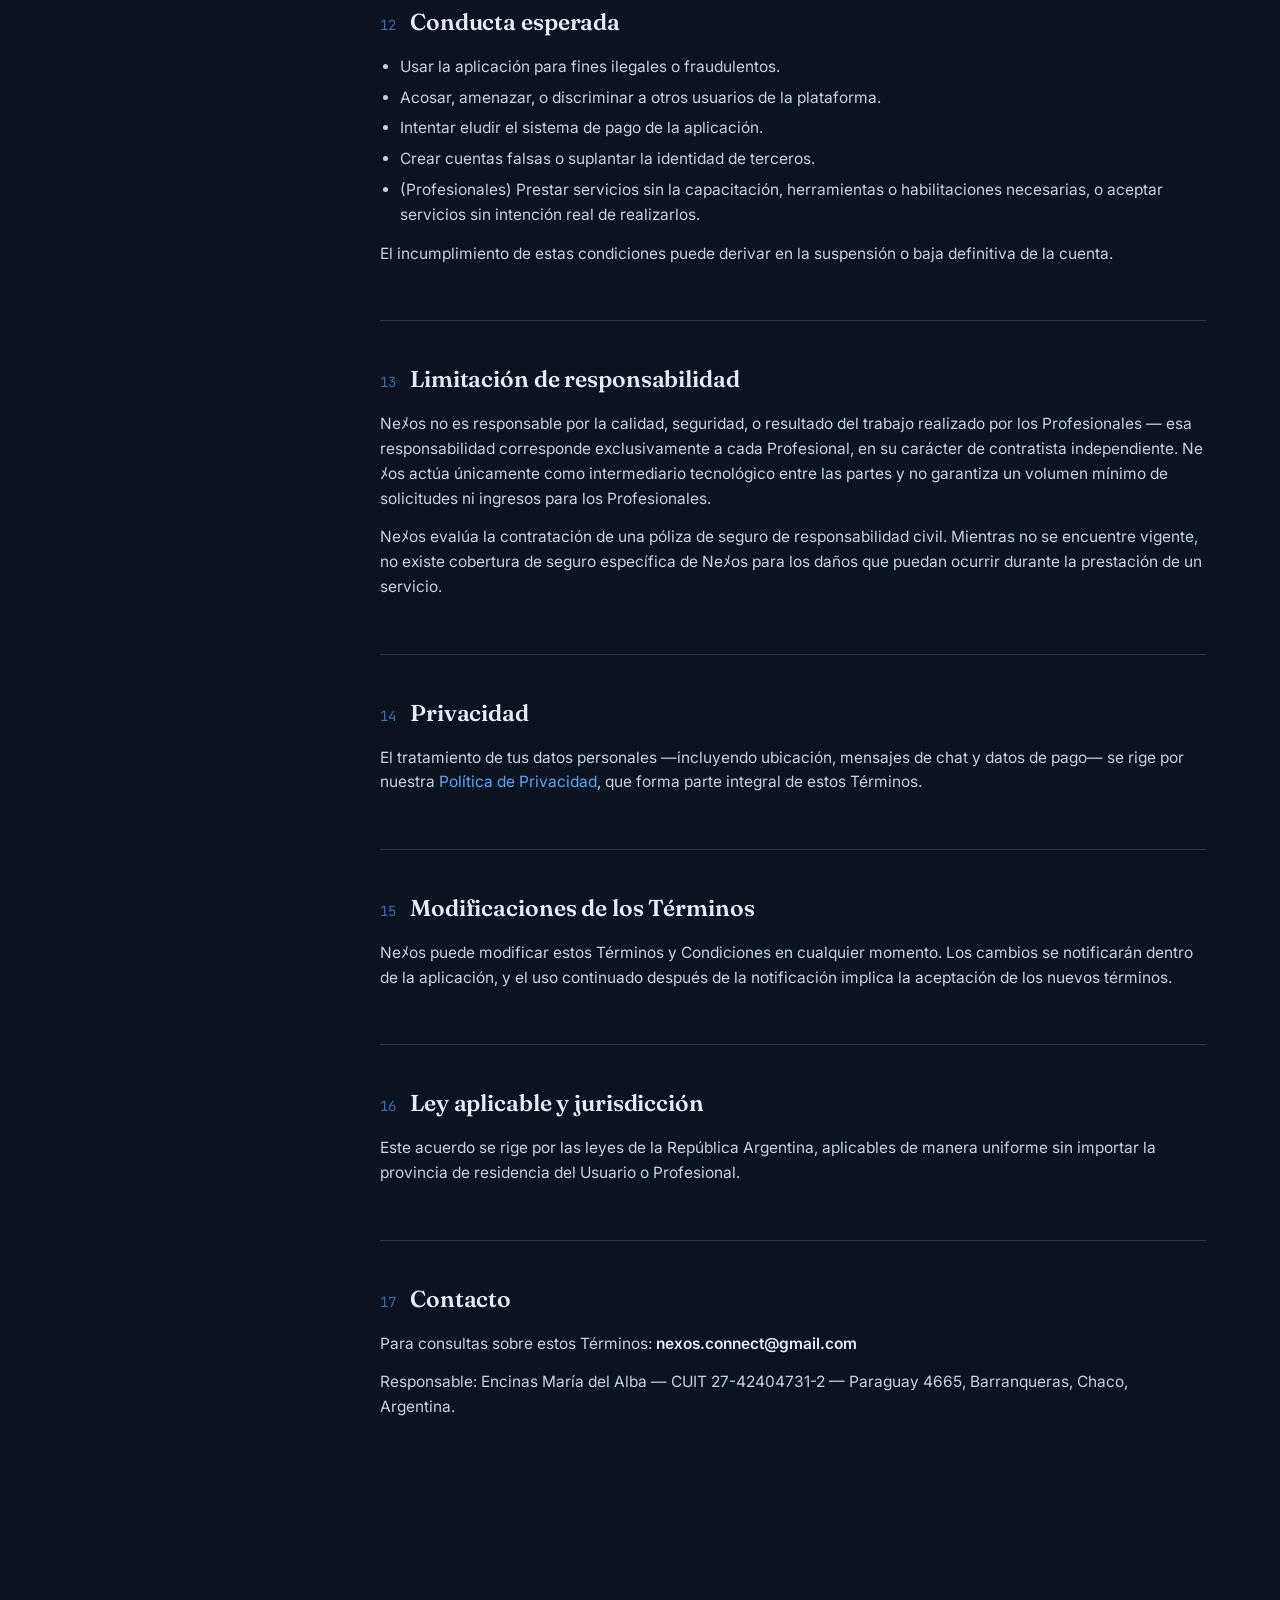
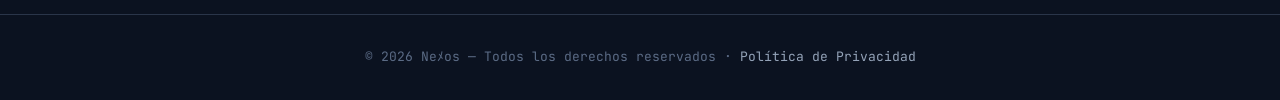
==== commit b73d14b3: "mejoro" ====
--- a/index.html
+++ b/index.html
@@ -1,4 +1,4 @@
-<!DOCTYPE html>
+|<!DOCTYPE html>
 <html lang="es">
 <head>
 <meta charset="UTF-8" />
@@ -140,7 +140,7 @@
     <section id="responsabilidad">
       <div class="section-head"><span class="section-num">13</span><h2>Limitación de responsabilidad</h2></div>
       <p>Neﾒos no es responsable por la calidad, seguridad, o resultado del trabajo realizado por los Profesionales — esa responsabilidad corresponde exclusivamente a cada Profesional, en su carácter de contratista independiente. Neﾒos actúa únicamente como intermediario tecnológico entre las partes y no garantiza un volumen mínimo de solicitudes ni ingresos para los Profesionales.</p>
-      <p>Neﾒos mantiene una póliza de seguro de responsabilidad civil que puede brindar cobertura ante determinados daños ocurridos durante la prestación de un servicio, dentro de los términos, montos y exclusiones de dicha póliza. Neﾒos tiene límites de responsabilidad frente a fallas técnicas de la aplicación o de terceros (Mercado Pago, proveedores de mapas/geolocalización, etc.).</p>
+      <p>Neﾒos evalúa la contratación de una póliza de seguro de responsabilidad civil. Mientras no se encuentre vigente, no existe cobertura de seguro específica de Neﾒos para los daños que puedan ocurrir durante la prestación de un servicio.</p>
     </section>
     <section id="privacidad">
       <div class="section-head"><span class="section-num">14</span><h2>Privacidad</h2></div>
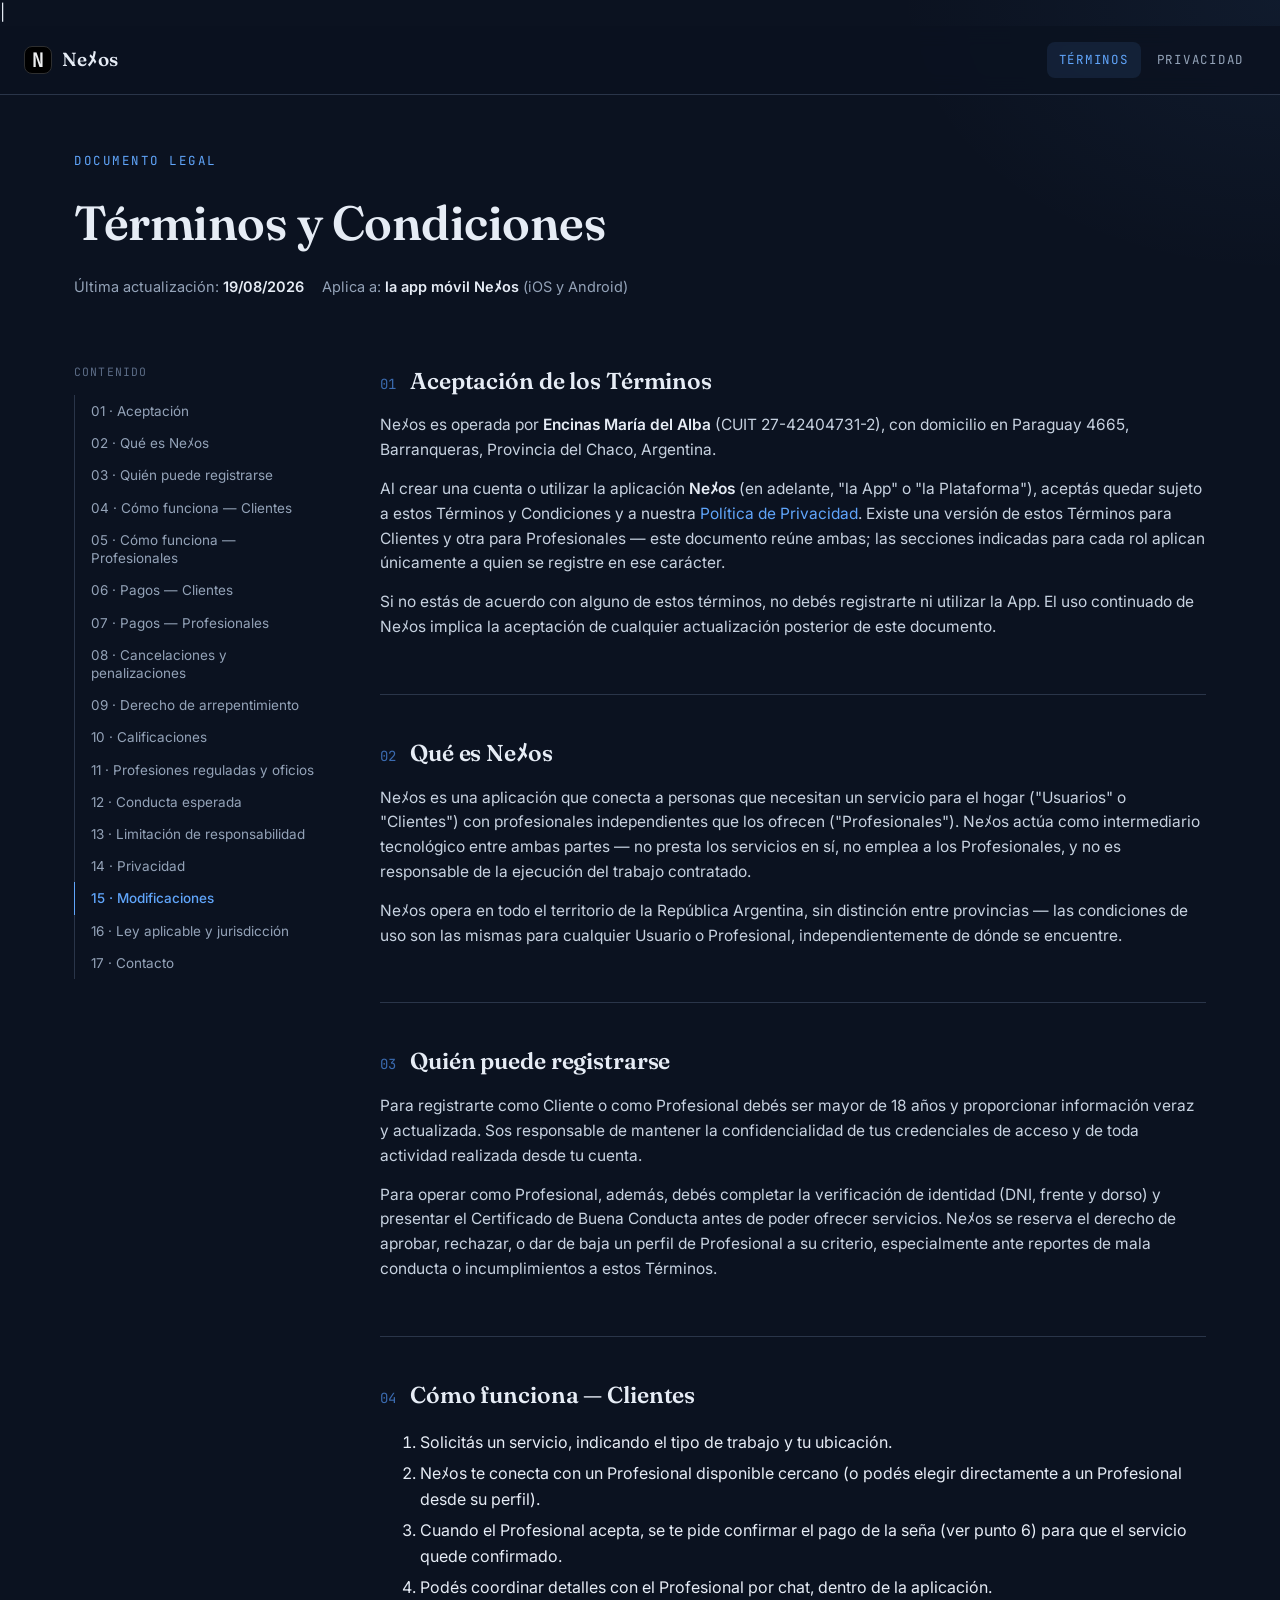
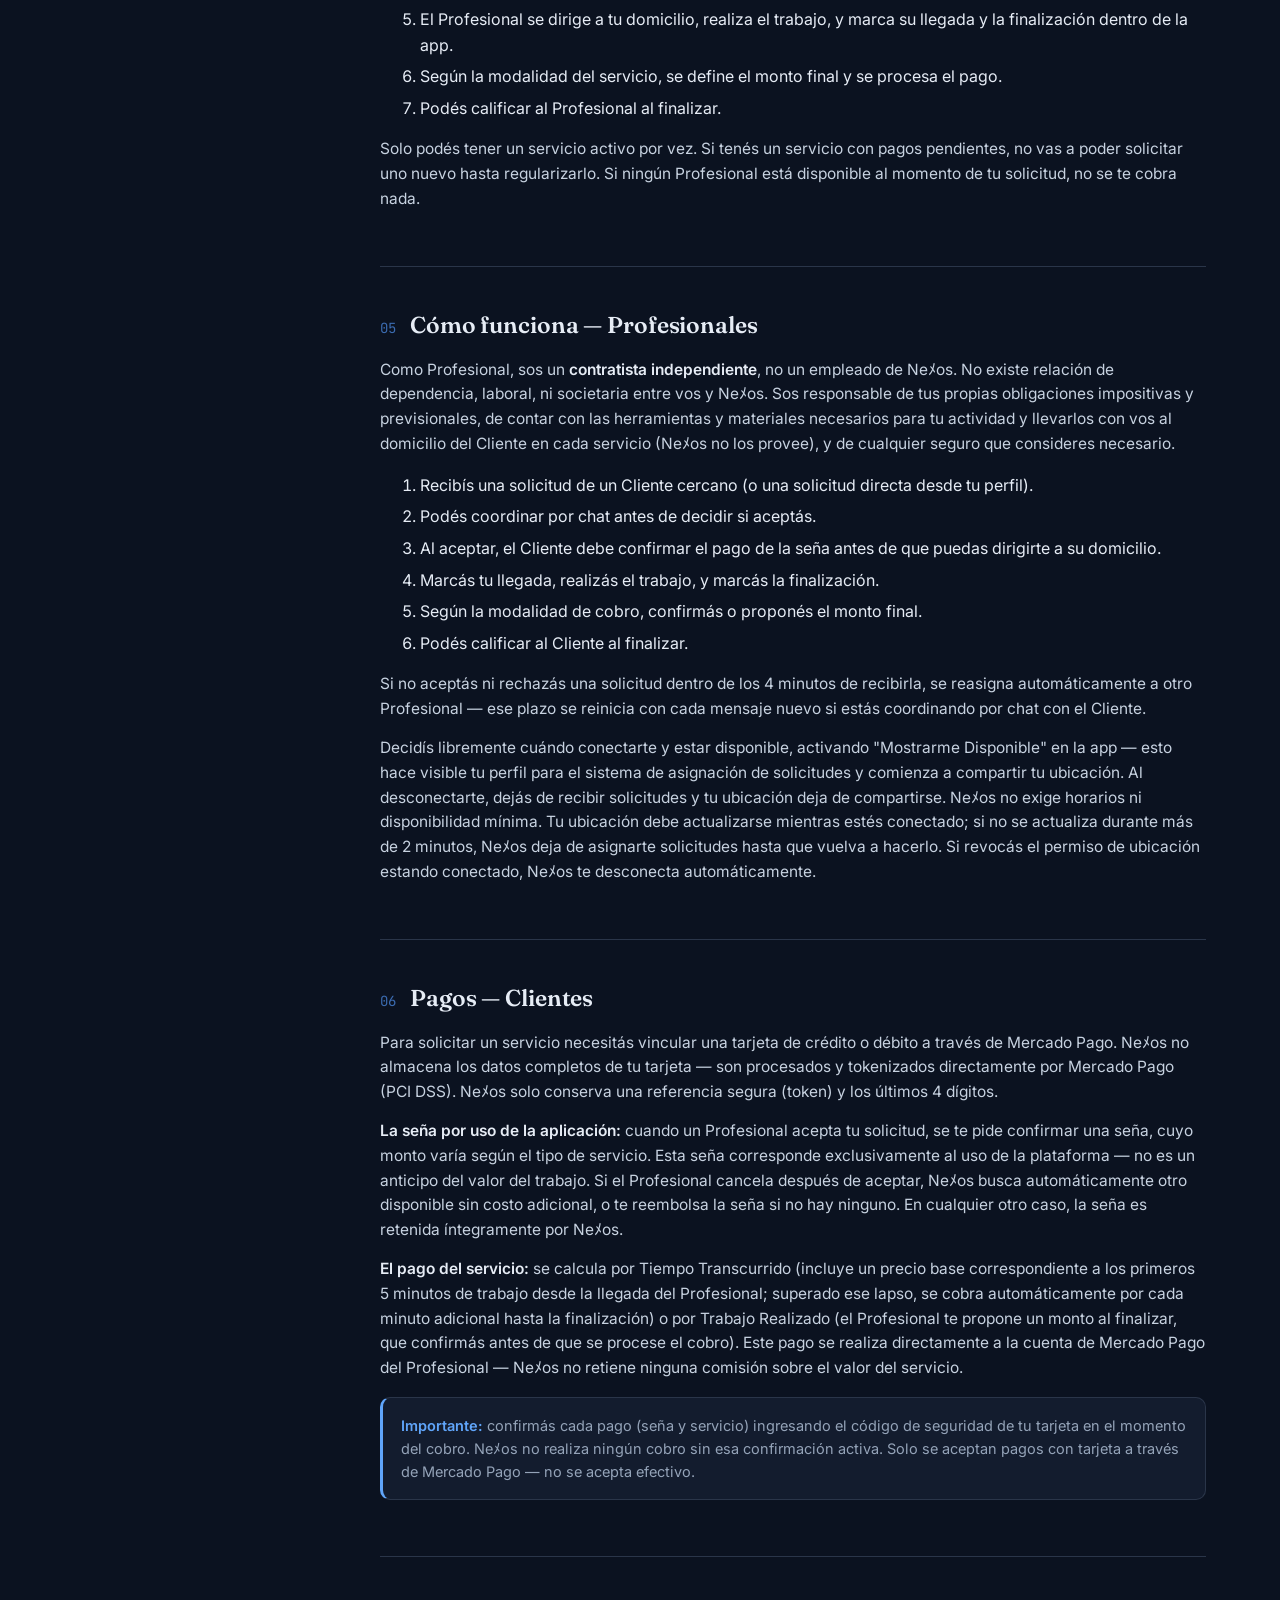
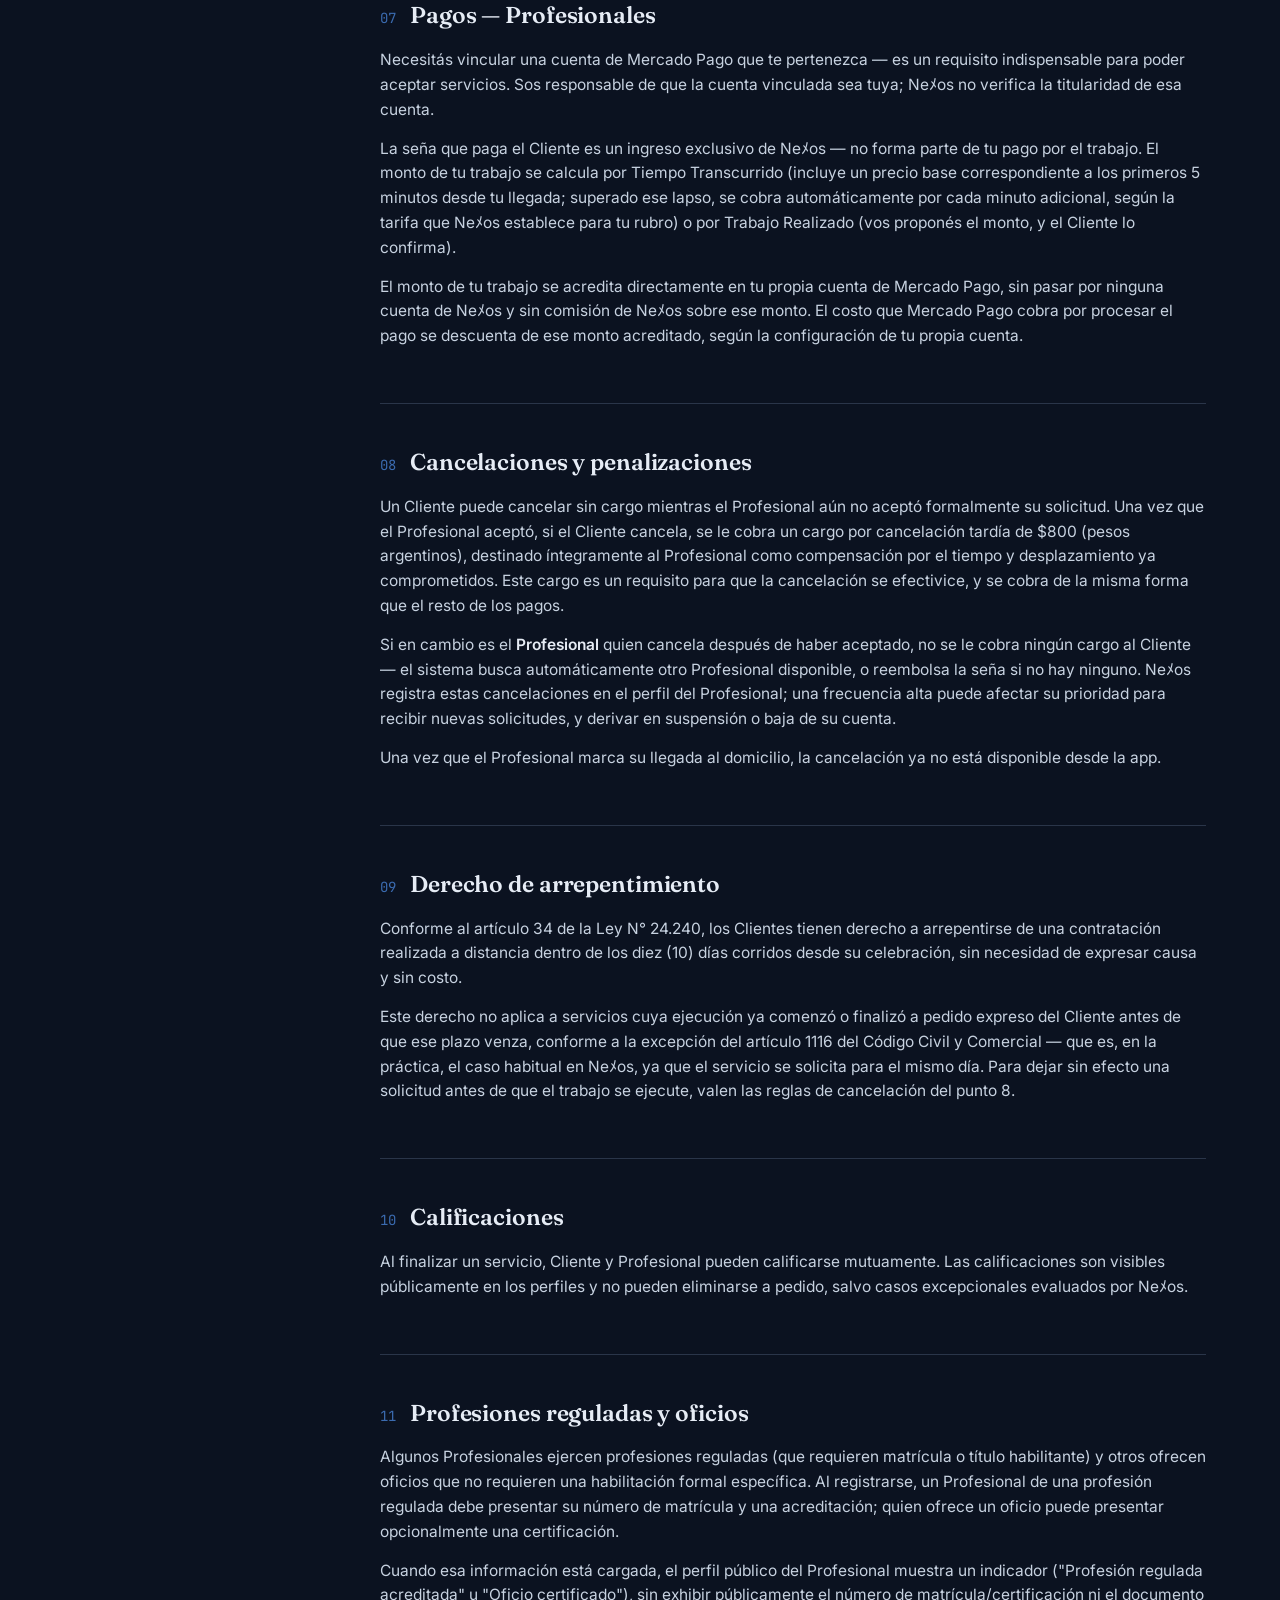
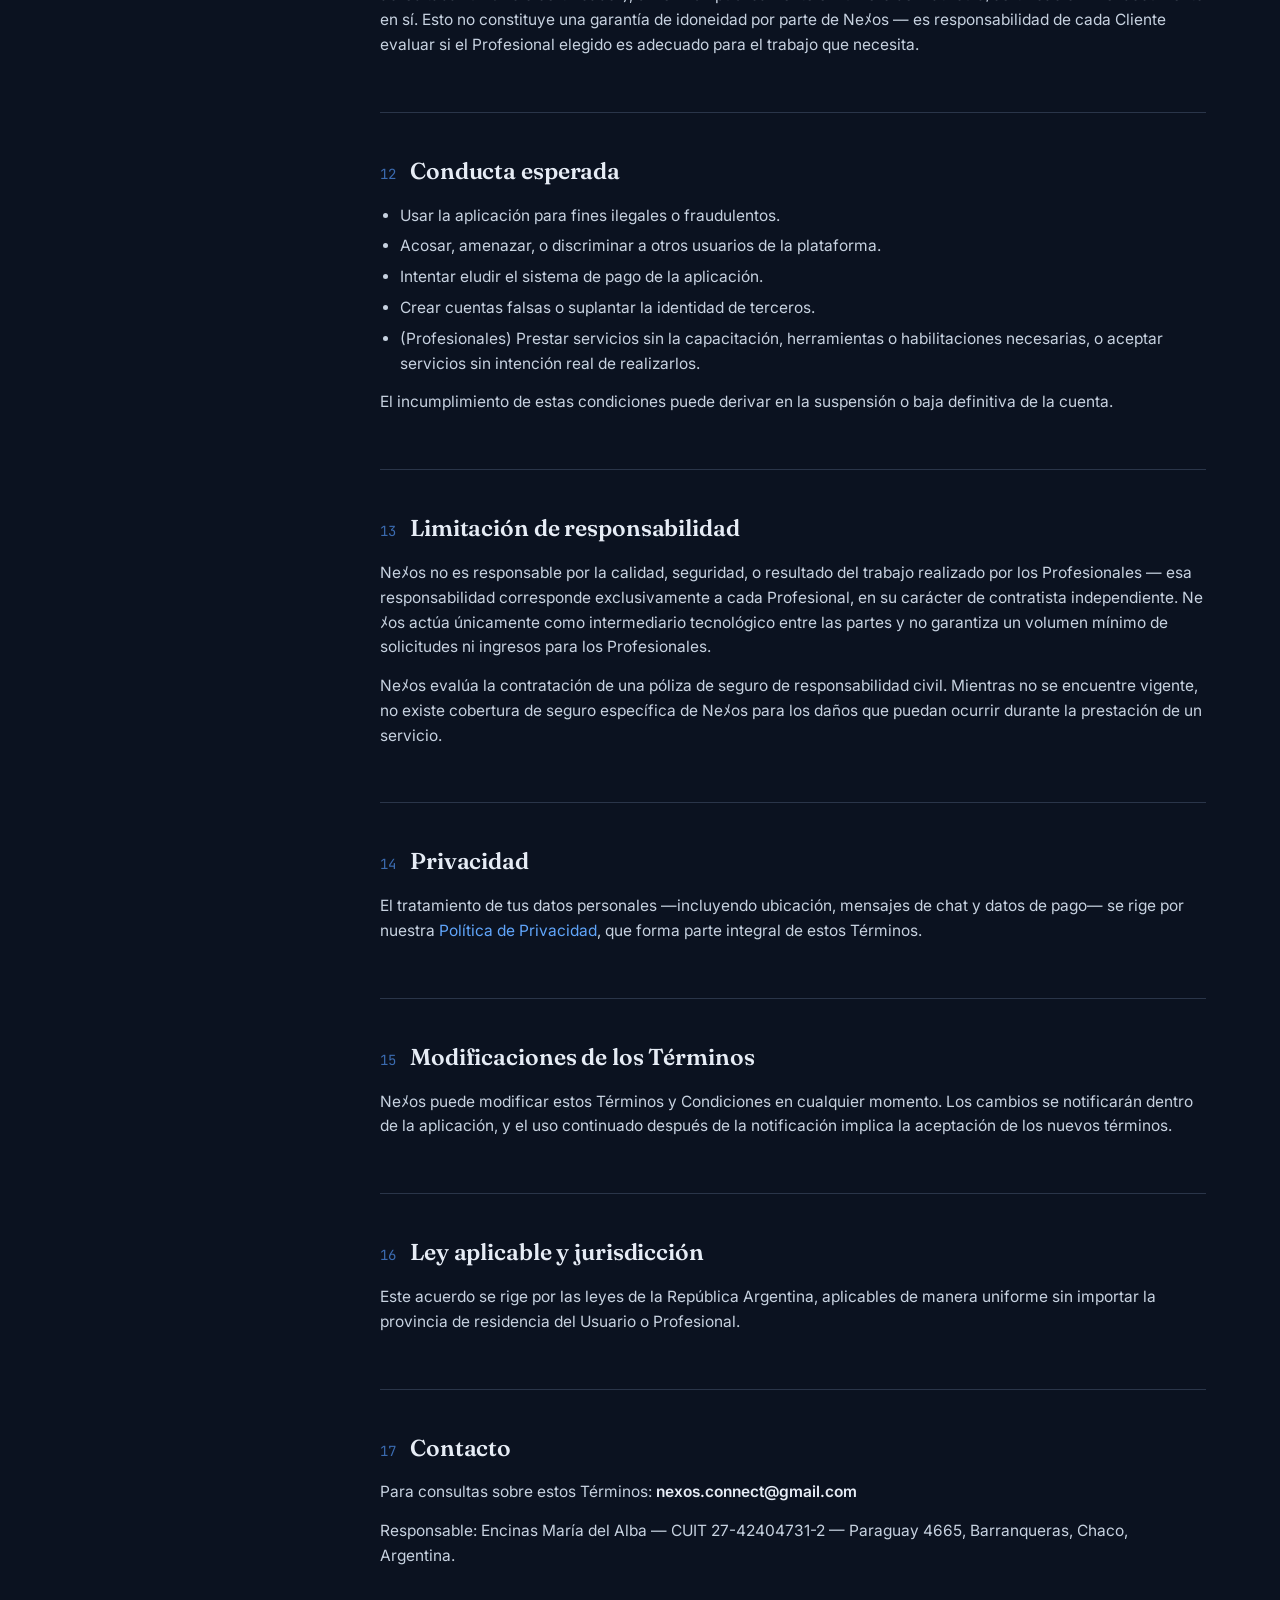
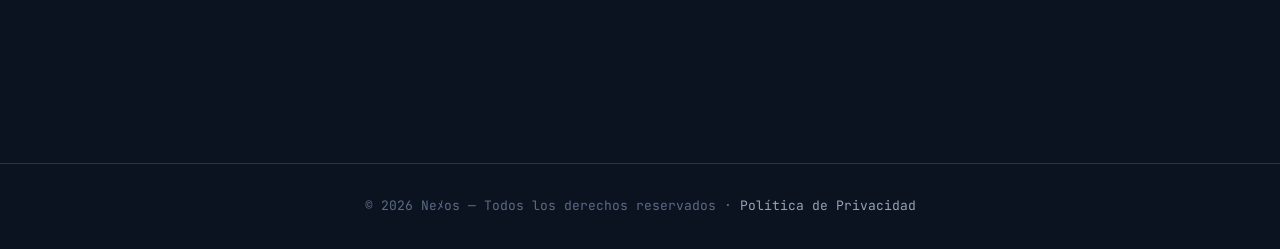
==== commit 9dd23832: "mejoro terminos" ====
--- a/index.html
+++ b/index.html
@@ -81,7 +81,7 @@
     </section>
     <section id="uso-profesionales">
       <div class="section-head"><span class="section-num">05</span><h2>Cómo funciona — Profesionales</h2></div>
-      <p>Como Profesional, sos un <strong>contratista independiente</strong>, no un empleado de Neﾒos. No existe relación de dependencia, laboral, ni societaria entre vos y Neﾒos. Sos responsable de tus propias obligaciones impositivas y previsionales, de contar con las herramientas y conocimientos necesarios para tu actividad, y de cualquier seguro que consideres necesario.</p>
+            <p>Como Profesional, sos un <strong>contratista independiente</strong>, no un empleado de Neﾒos. No existe relación de dependencia, laboral, ni societaria entre vos y Neﾒos. Sos responsable de tus propias obligaciones impositivas y previsionales, de contar con las herramientas y materiales necesarios para tu actividad y llevarlos con vos al domicilio del Cliente en cada servicio (Neﾒos no los provee), y de cualquier seguro que consideres necesario.</p>
       <ol>
         <li>Recibís una solicitud de un Cliente cercano (o una solicitud directa desde tu perfil).</li>
         <li>Podés coordinar por chat antes de decidir si aceptás.</li>
@@ -91,19 +91,19 @@
         <li>Podés calificar al Cliente al finalizar.</li>
       </ol>
       <p>Si no aceptás ni rechazás una solicitud dentro de los 4 minutos de recibirla, se reasigna automáticamente a otro Profesional — ese plazo se reinicia con cada mensaje nuevo si estás coordinando por chat con el Cliente.</p>
-      <p>Decidís libremente cuándo conectarte y estar disponible. Neﾒos no exige horarios ni disponibilidad mínima. Para recibir solicitudes, tu ubicación debe actualizarse periódicamente mientras estés conectado; si revocás el permiso de ubicación estando conectado, Neﾒos te desconecta automáticamente.</p>
+           <p>Decidís libremente cuándo conectarte y estar disponible, activando "Mostrarme Disponible" en la app — esto hace visible tu perfil para el sistema de asignación de solicitudes y comienza a compartir tu ubicación. Al desconectarte, dejás de recibir solicitudes y tu ubicación deja de compartirse. Neﾒos no exige horarios ni disponibilidad mínima. Tu ubicación debe actualizarse mientras estés conectado; si no se actualiza durante más de 2 minutos, Neﾒos deja de asignarte solicitudes hasta que vuelva a hacerlo. Si revocás el permiso de ubicación estando conectado, Neﾒos te desconecta automáticamente.</p>
     </section>
     <section id="pagos-clientes">
       <div class="section-head"><span class="section-num">06</span><h2>Pagos — Clientes</h2></div>
       <p>Para solicitar un servicio necesitás vincular una tarjeta de crédito o débito a través de Mercado Pago. Neﾒos no almacena los datos completos de tu tarjeta — son procesados y tokenizados directamente por Mercado Pago (PCI DSS). Neﾒos solo conserva una referencia segura (token) y los últimos 4 dígitos.</p>
       <p><strong>La seña por uso de la aplicación:</strong> cuando un Profesional acepta tu solicitud, se te pide confirmar una seña, cuyo monto varía según el tipo de servicio. Esta seña corresponde exclusivamente al uso de la plataforma — no es un anticipo del valor del trabajo. Si el Profesional cancela después de aceptar, Neﾒos busca automáticamente otro disponible sin costo adicional, o te reembolsa la seña si no hay ninguno. En cualquier otro caso, la seña es retenida íntegramente por Neﾒos.</p>
-      <p><strong>El pago del servicio:</strong> se calcula por Tiempo Transcurrido (según el tiempo entre la llegada y la finalización, con la tarifa vigente) o por Trabajo Realizado (el Profesional te propone un monto al finalizar, que confirmás antes de que se procese el cobro). Este pago se realiza directamente a la cuenta de Mercado Pago del Profesional — Neﾒos no retiene ninguna comisión sobre el valor del servicio.</p>
+            <p><strong>El pago del servicio:</strong> se calcula por Tiempo Transcurrido (incluye un precio base correspondiente a los primeros 5 minutos de trabajo desde la llegada del Profesional; superado ese lapso, se cobra automáticamente por cada minuto adicional hasta la finalización) o por Trabajo Realizado (el Profesional te propone un monto al finalizar, que confirmás antes de que se procese el cobro). Este pago se realiza directamente a la cuenta de Mercado Pago del Profesional — Neﾒos no retiene ninguna comisión sobre el valor del servicio.</p>
       <div class="callout"><strong>Importante:</strong> confirmás cada pago (seña y servicio) ingresando el código de seguridad de tu tarjeta en el momento del cobro. Neﾒos no realiza ningún cobro sin esa confirmación activa. Solo se aceptan pagos con tarjeta a través de Mercado Pago — no se acepta efectivo.</div>
     </section>
     <section id="pagos-profesionales">
       <div class="section-head"><span class="section-num">07</span><h2>Pagos — Profesionales</h2></div>
       <p>Necesitás vincular una cuenta de Mercado Pago que te pertenezca — es un requisito indispensable para poder aceptar servicios. Sos responsable de que la cuenta vinculada sea tuya; Neﾒos no verifica la titularidad de esa cuenta.</p>
-      <p>La seña que paga el Cliente es un ingreso exclusivo de Neﾒos — no forma parte de tu pago por el trabajo. El monto de tu trabajo se calcula por Tiempo Transcurrido (con la tarifa que Neﾒos establece para tu rubro) o por Trabajo Realizado (vos proponés el monto, y el Cliente lo confirma).</p>
+       <p>La seña que paga el Cliente es un ingreso exclusivo de Neﾒos — no forma parte de tu pago por el trabajo. El monto de tu trabajo se calcula por Tiempo Transcurrido (incluye un precio base correspondiente a los primeros 5 minutos desde tu llegada; superado ese lapso, se cobra automáticamente por cada minuto adicional, según la tarifa que Neﾒos establece para tu rubro) o por Trabajo Realizado (vos proponés el monto, y el Cliente lo confirma).</p>
       <p>El monto de tu trabajo se acredita directamente en tu propia cuenta de Mercado Pago, sin pasar por ninguna cuenta de Neﾒos y sin comisión de Neﾒos sobre ese monto. El costo que Mercado Pago cobra por procesar el pago se descuenta de ese monto acreditado, según la configuración de tu propia cuenta.</p>
     </section>
     <section id="cancelaciones">
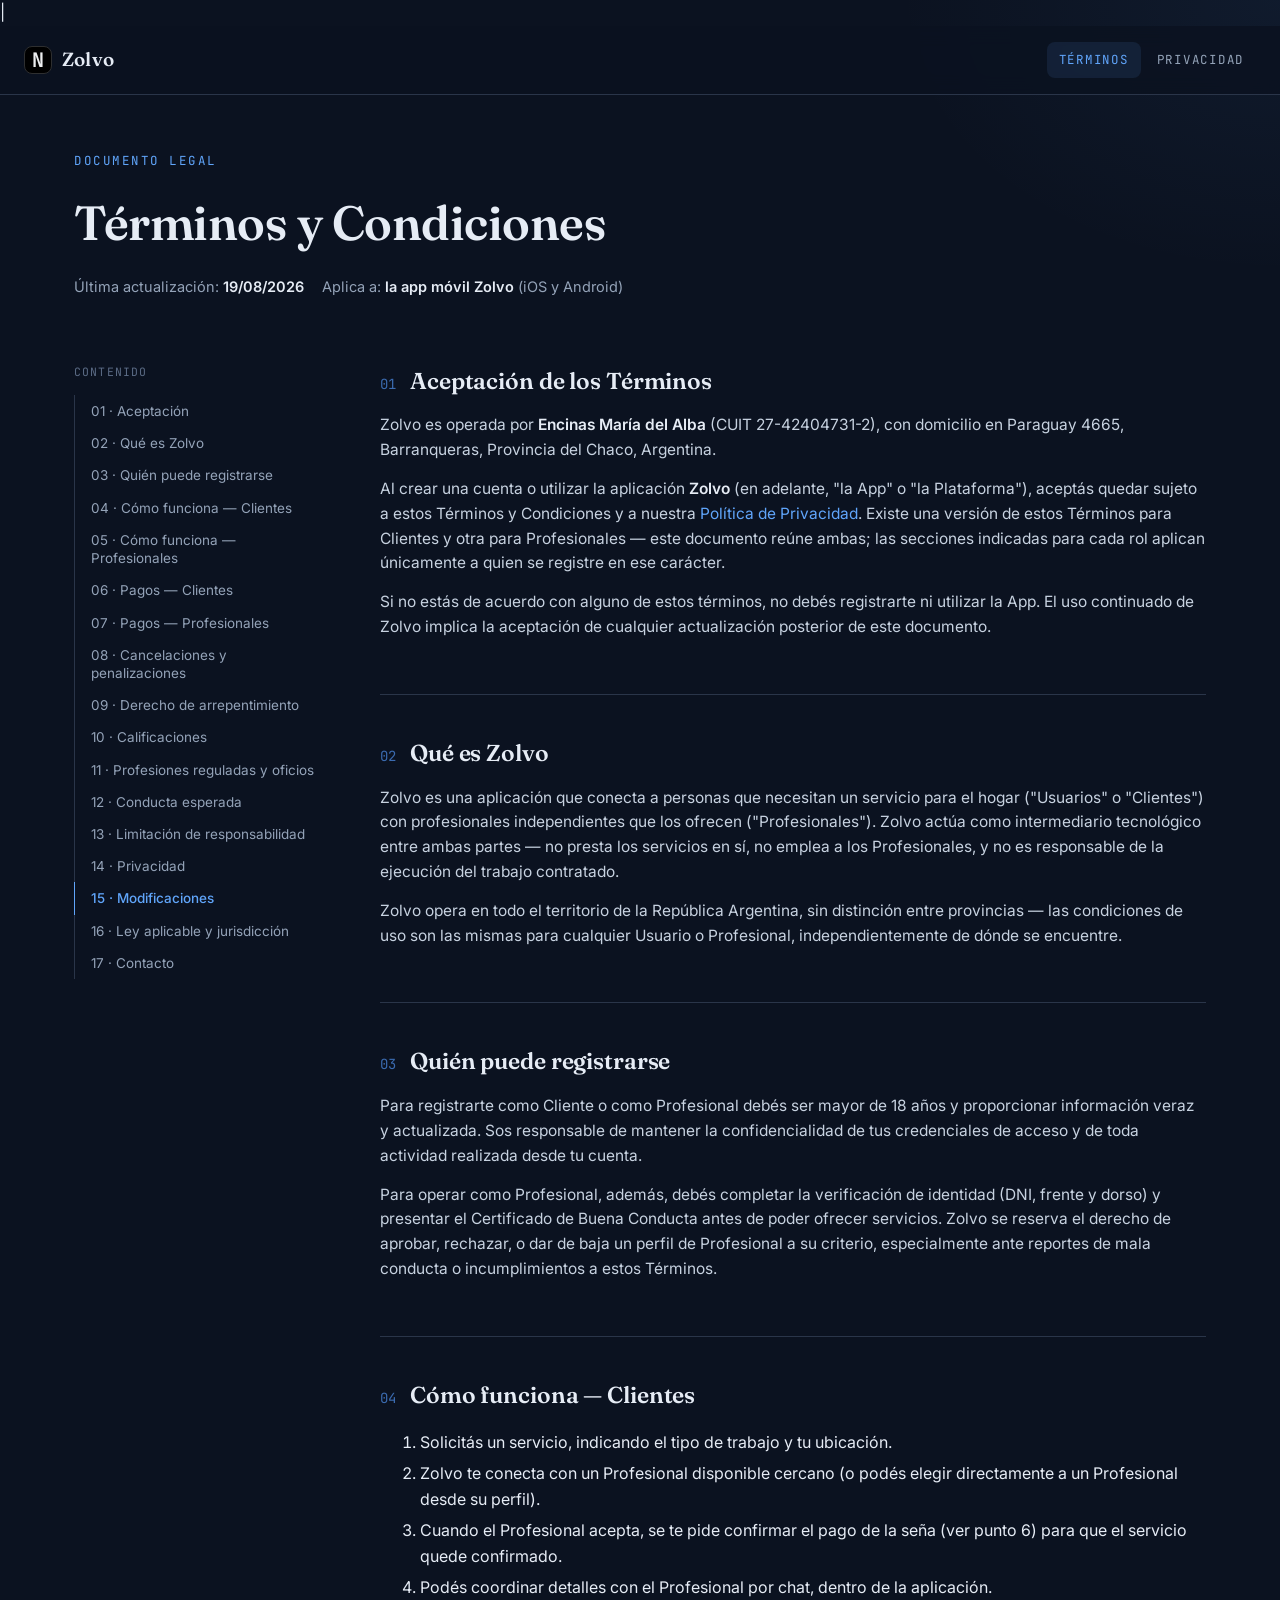
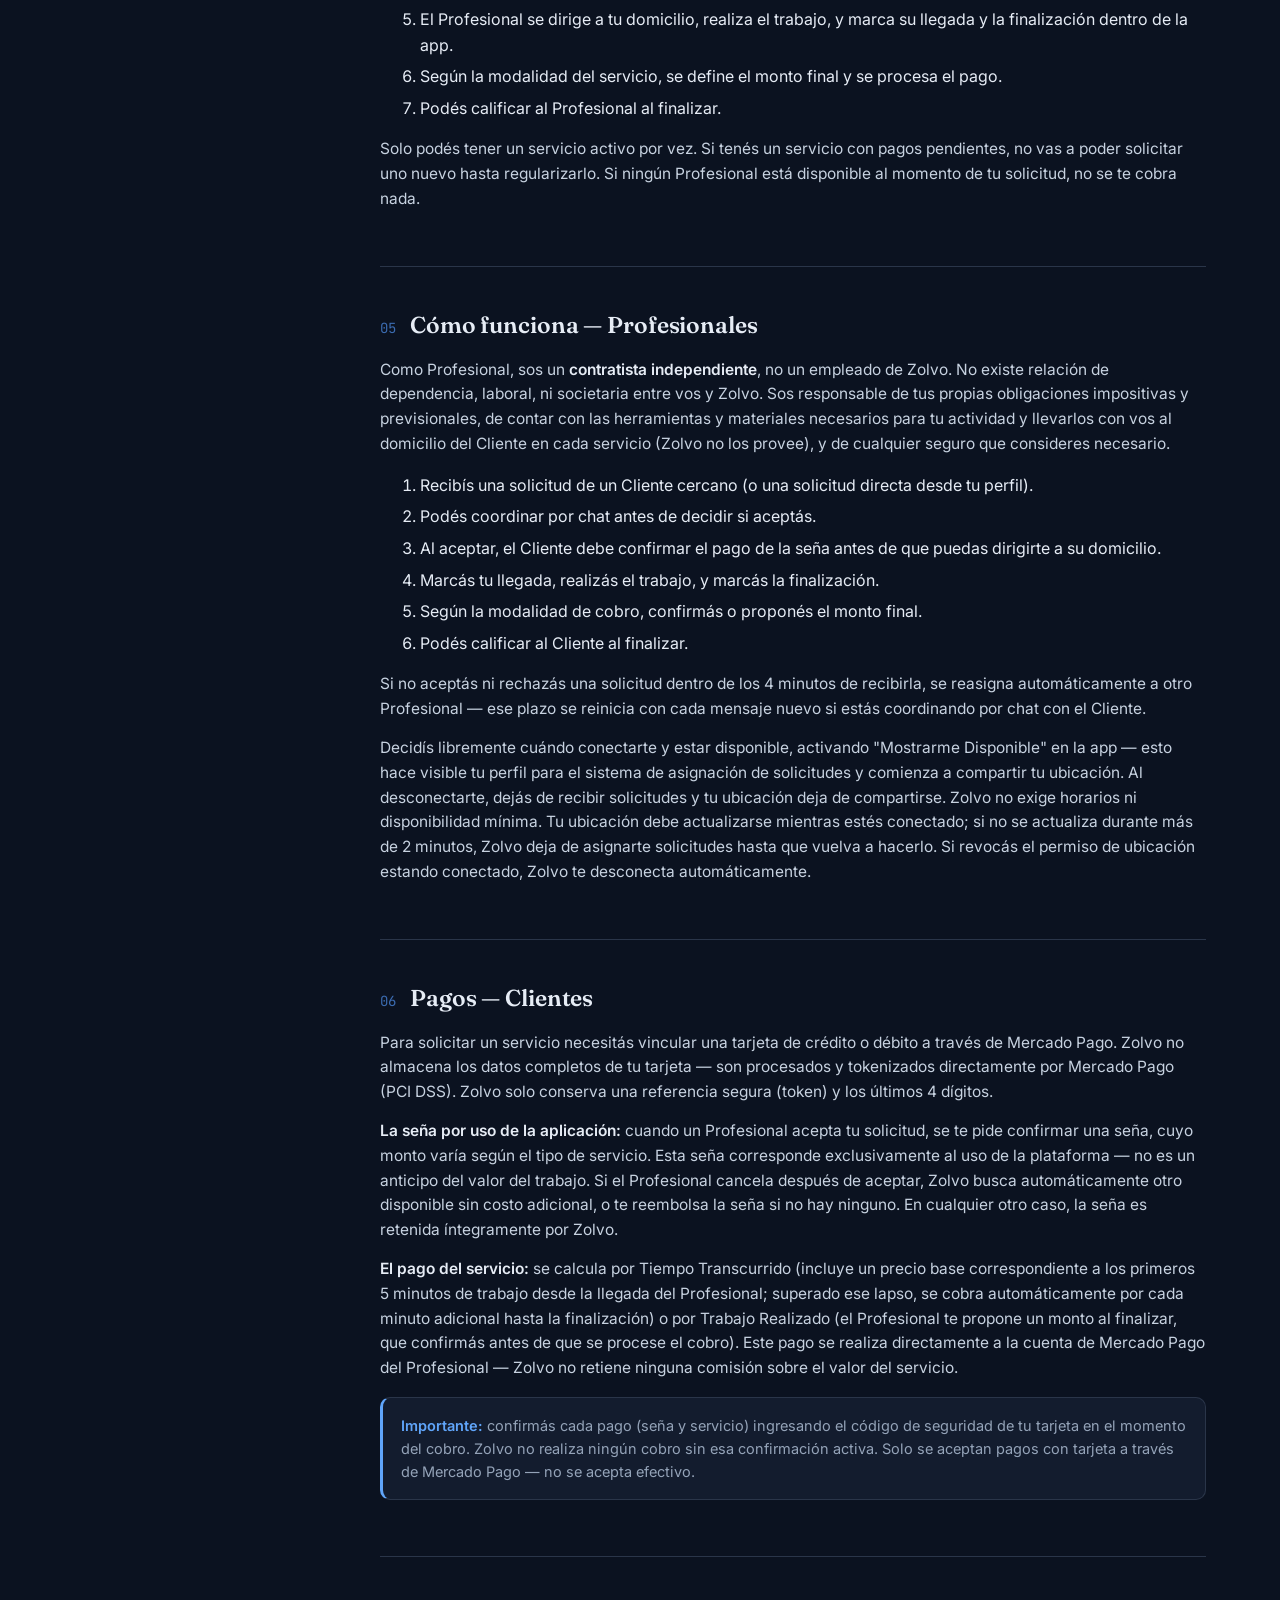
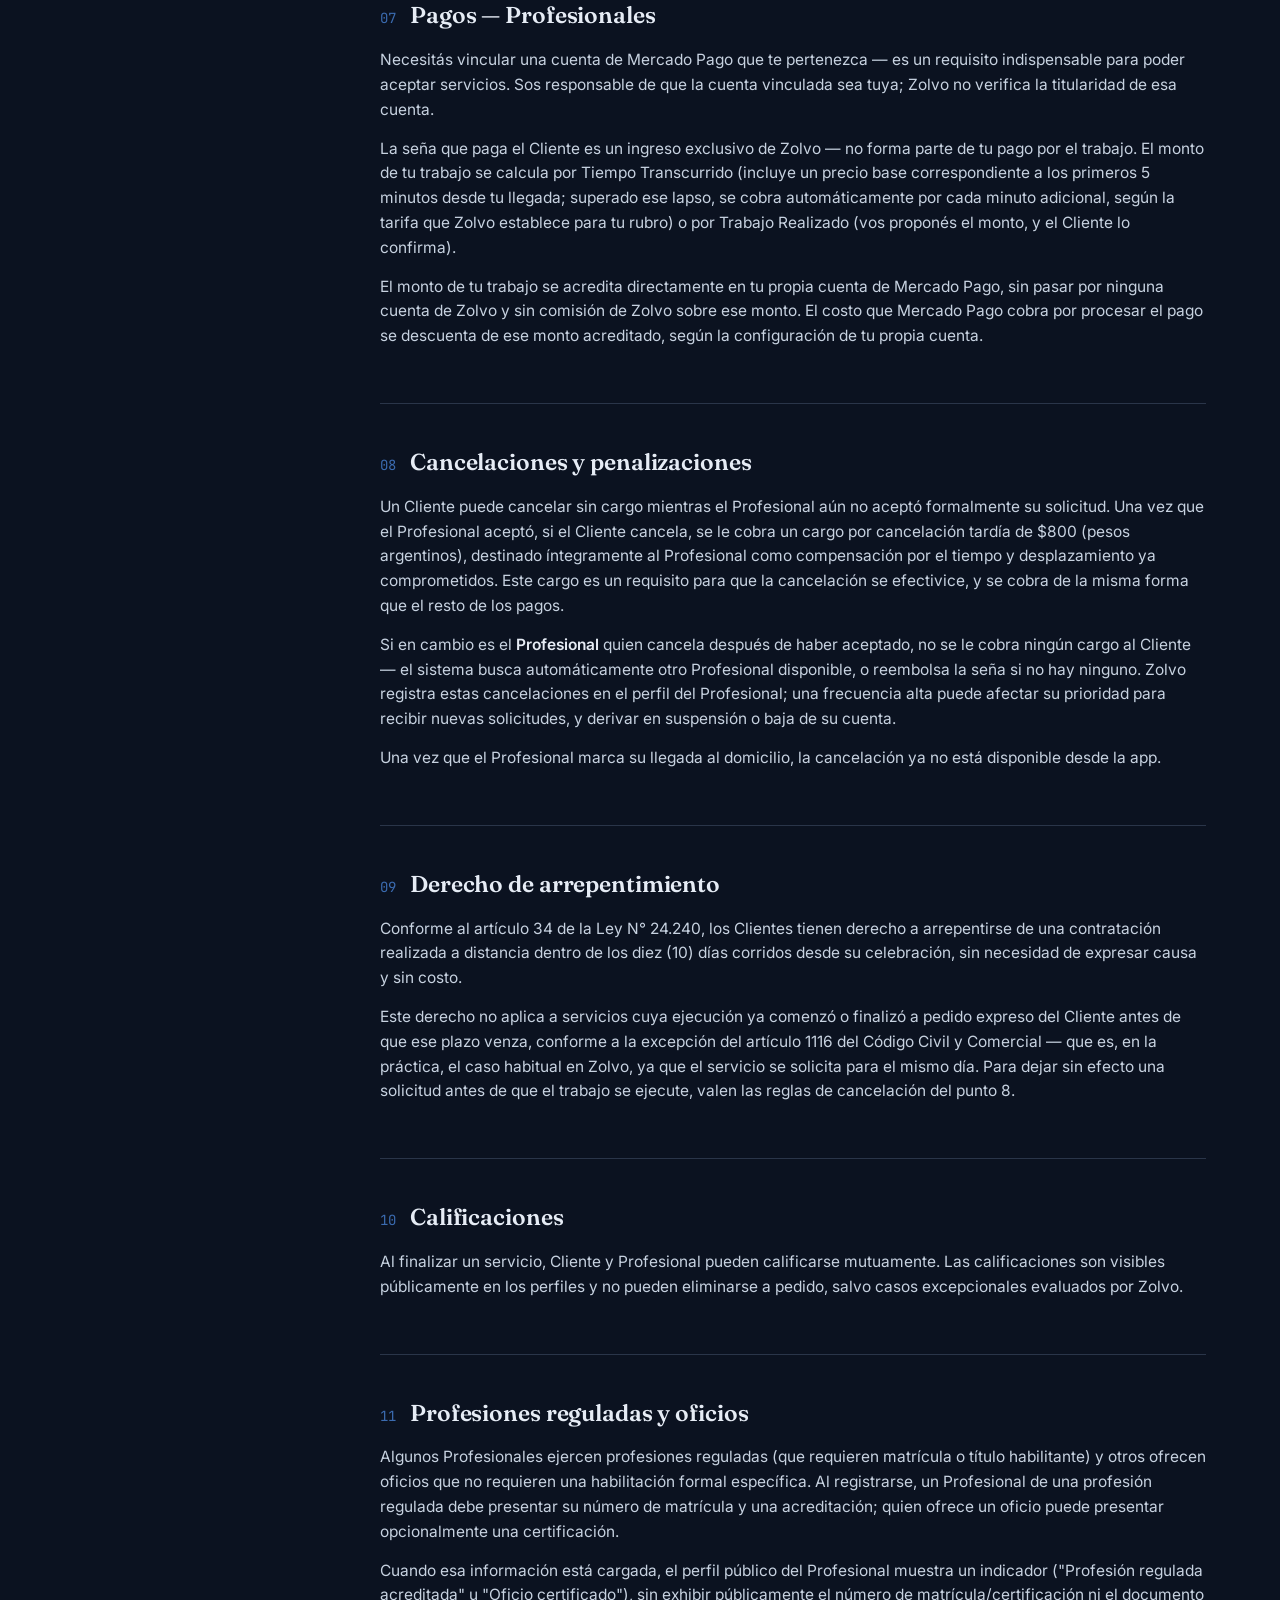
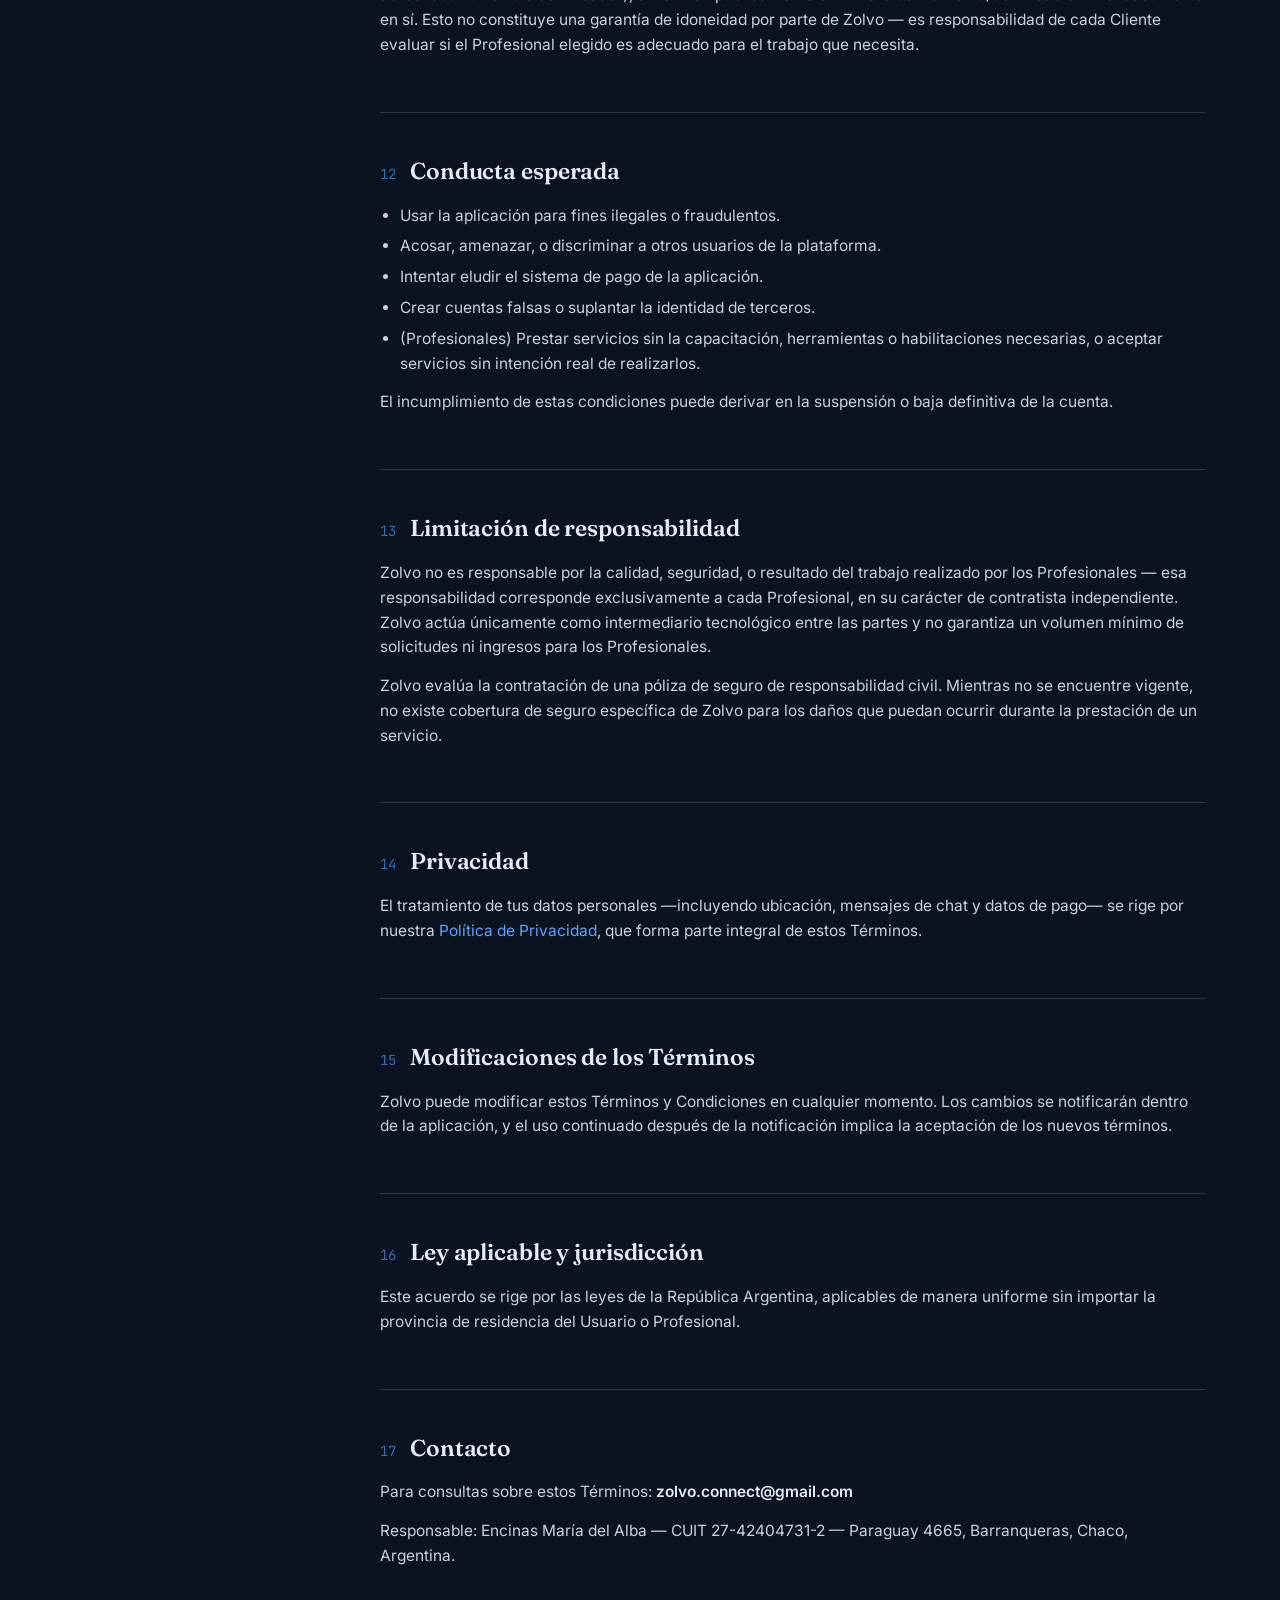
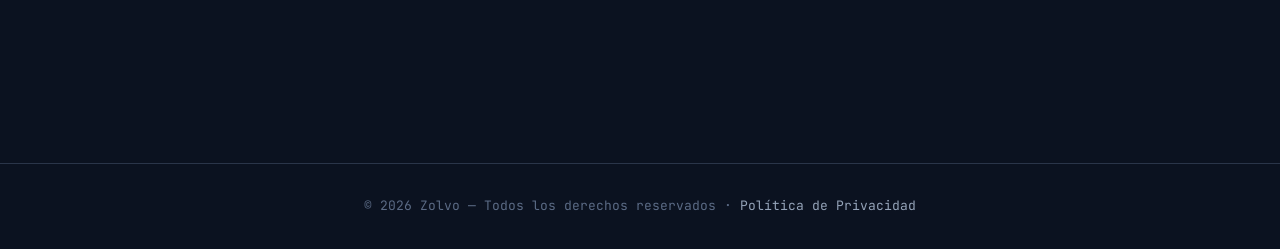
==== commit a1c09119: "cambio nombre" ====
--- a/index.html
+++ b/index.html
@@ -3,8 +3,8 @@
 <head>
 <meta charset="UTF-8" />
 <meta name="viewport" content="width=device-width, initial-scale=1.0" />
-<title>Términos y Condiciones — Neﾒos</title>
-<meta name="description" content="Términos y Condiciones de uso de la aplicación Neﾒos." />
+<title>Términos y Condiciones — Zolvo</title>
+<meta name="description" content="Términos y Condiciones de uso de la aplicación Zolvo." />
 <link rel="preconnect" href="https://fonts.googleapis.com">
 <link rel="preconnect" href="https://fonts.gstatic.com" crossorigin>
 <link href="https://fonts.googleapis.com/css2?family=Fraunces:wght@500;600&family=Inter:wght@400;500;600&family=JetBrains+Mono:wght@400;500&display=swap" rel="stylesheet">
@@ -12,7 +12,7 @@
 </head>
 <body>
 <header class="topbar">
-  <div class="brand"><span class="mark">N</span> Neﾒos</div>
+  <div class="brand"><span class="mark">N</span> Zolvo</div>
   <nav class="topnav">
     <a href="index.html" class="current">Términos</a>
     <a href="privacidad.html">Privacidad</a>
@@ -24,14 +24,14 @@
     <h1>Términos y Condiciones</h1>
     <div class="doc-meta">
       <span>Última actualización: <strong>19/08/2026</strong></span>
-      <span>Aplica a: <strong>la app móvil Neﾒos</strong> (iOS y Android)</span>
+      <span>Aplica a: <strong>la app móvil Zolvo</strong> (iOS y Android)</span>
     </div>
   </div>
   <aside class="toc">
     <div class="toc-label">Contenido</div>
     <ol>
       <li><a href="#aceptacion">01 · Aceptación</a></li>
-      <li><a href="#descripcion">02 · Qué es Neﾒos</a></li>
+      <li><a href="#descripcion">02 · Qué es Zolvo</a></li>
       <li><a href="#registro">03 · Quién puede registrarse</a></li>
       <li><a href="#uso-clientes">04 · Cómo funciona — Clientes</a></li>
       <li><a href="#uso-profesionales">05 · Cómo funciona — Profesionales</a></li>
@@ -52,25 +52,25 @@
   <main class="doc-content">
     <section id="aceptacion">
       <div class="section-head"><span class="section-num">01</span><h2>Aceptación de los Términos</h2></div>
-      <p>Neﾒos es operada por <strong>Encinas María del Alba</strong> (CUIT 27-42404731-2), con domicilio en Paraguay 4665, Barranqueras, Provincia del Chaco, Argentina.</p>
-      <p>Al crear una cuenta o utilizar la aplicación <strong>Neﾒos</strong> (en adelante, "la App" o "la Plataforma"), aceptás quedar sujeto a estos Términos y Condiciones y a nuestra <a href="privacidad.html">Política de Privacidad</a>. Existe una versión de estos Términos para Clientes y otra para Profesionales — este documento reúne ambas; las secciones indicadas para cada rol aplican únicamente a quien se registre en ese carácter.</p>
-      <p>Si no estás de acuerdo con alguno de estos términos, no debés registrarte ni utilizar la App. El uso continuado de Neﾒos implica la aceptación de cualquier actualización posterior de este documento.</p>
+      <p>Zolvo es operada por <strong>Encinas María del Alba</strong> (CUIT 27-42404731-2), con domicilio en Paraguay 4665, Barranqueras, Provincia del Chaco, Argentina.</p>
+      <p>Al crear una cuenta o utilizar la aplicación <strong>Zolvo</strong> (en adelante, "la App" o "la Plataforma"), aceptás quedar sujeto a estos Términos y Condiciones y a nuestra <a href="privacidad.html">Política de Privacidad</a>. Existe una versión de estos Términos para Clientes y otra para Profesionales — este documento reúne ambas; las secciones indicadas para cada rol aplican únicamente a quien se registre en ese carácter.</p>
+      <p>Si no estás de acuerdo con alguno de estos términos, no debés registrarte ni utilizar la App. El uso continuado de Zolvo implica la aceptación de cualquier actualización posterior de este documento.</p>
     </section>
     <section id="descripcion">
-      <div class="section-head"><span class="section-num">02</span><h2>Qué es Neﾒos</h2></div>
-      <p>Neﾒos es una aplicación que conecta a personas que necesitan un servicio para el hogar ("Usuarios" o "Clientes") con profesionales independientes que los ofrecen ("Profesionales"). Neﾒos actúa como intermediario tecnológico entre ambas partes — no presta los servicios en sí, no emplea a los Profesionales, y no es responsable de la ejecución del trabajo contratado.</p>
-      <p>Neﾒos opera en todo el territorio de la República Argentina, sin distinción entre provincias — las condiciones de uso son las mismas para cualquier Usuario o Profesional, independientemente de dónde se encuentre.</p>
+      <div class="section-head"><span class="section-num">02</span><h2>Qué es Zolvo</h2></div>
+      <p>Zolvo es una aplicación que conecta a personas que necesitan un servicio para el hogar ("Usuarios" o "Clientes") con profesionales independientes que los ofrecen ("Profesionales"). Zolvo actúa como intermediario tecnológico entre ambas partes — no presta los servicios en sí, no emplea a los Profesionales, y no es responsable de la ejecución del trabajo contratado.</p>
+      <p>Zolvo opera en todo el territorio de la República Argentina, sin distinción entre provincias — las condiciones de uso son las mismas para cualquier Usuario o Profesional, independientemente de dónde se encuentre.</p>
     </section>
     <section id="registro">
       <div class="section-head"><span class="section-num">03</span><h2>Quién puede registrarse</h2></div>
       <p>Para registrarte como Cliente o como Profesional debés ser mayor de 18 años y proporcionar información veraz y actualizada. Sos responsable de mantener la confidencialidad de tus credenciales de acceso y de toda actividad realizada desde tu cuenta.</p>
-      <p>Para operar como Profesional, además, debés completar la verificación de identidad (DNI, frente y dorso) y presentar el Certificado de Buena Conducta antes de poder ofrecer servicios. Neﾒos se reserva el derecho de aprobar, rechazar, o dar de baja un perfil de Profesional a su criterio, especialmente ante reportes de mala conducta o incumplimientos a estos Términos.</p>
+      <p>Para operar como Profesional, además, debés completar la verificación de identidad (DNI, frente y dorso) y presentar el Certificado de Buena Conducta antes de poder ofrecer servicios. Zolvo se reserva el derecho de aprobar, rechazar, o dar de baja un perfil de Profesional a su criterio, especialmente ante reportes de mala conducta o incumplimientos a estos Términos.</p>
     </section>
     <section id="uso-clientes">
       <div class="section-head"><span class="section-num">04</span><h2>Cómo funciona — Clientes</h2></div>
       <ol>
         <li>Solicitás un servicio, indicando el tipo de trabajo y tu ubicación.</li>
-        <li>Neﾒos te conecta con un Profesional disponible cercano (o podés elegir directamente a un Profesional desde su perfil).</li>
+        <li>Zolvo te conecta con un Profesional disponible cercano (o podés elegir directamente a un Profesional desde su perfil).</li>
         <li>Cuando el Profesional acepta, se te pide confirmar el pago de la seña (ver punto 6) para que el servicio quede confirmado.</li>
         <li>Podés coordinar detalles con el Profesional por chat, dentro de la aplicación.</li>
         <li>El Profesional se dirige a tu domicilio, realiza el trabajo, y marca su llegada y la finalización dentro de la app.</li>
@@ -81,7 +81,7 @@
     </section>
     <section id="uso-profesionales">
       <div class="section-head"><span class="section-num">05</span><h2>Cómo funciona — Profesionales</h2></div>
-            <p>Como Profesional, sos un <strong>contratista independiente</strong>, no un empleado de Neﾒos. No existe relación de dependencia, laboral, ni societaria entre vos y Neﾒos. Sos responsable de tus propias obligaciones impositivas y previsionales, de contar con las herramientas y materiales necesarios para tu actividad y llevarlos con vos al domicilio del Cliente en cada servicio (Neﾒos no los provee), y de cualquier seguro que consideres necesario.</p>
+            <p>Como Profesional, sos un <strong>contratista independiente</strong>, no un empleado de Zolvo. No existe relación de dependencia, laboral, ni societaria entre vos y Zolvo. Sos responsable de tus propias obligaciones impositivas y previsionales, de contar con las herramientas y materiales necesarios para tu actividad y llevarlos con vos al domicilio del Cliente en cada servicio (Zolvo no los provee), y de cualquier seguro que consideres necesario.</p>
       <ol>
         <li>Recibís una solicitud de un Cliente cercano (o una solicitud directa desde tu perfil).</li>
         <li>Podés coordinar por chat antes de decidir si aceptás.</li>
@@ -91,40 +91,40 @@
         <li>Podés calificar al Cliente al finalizar.</li>
       </ol>
       <p>Si no aceptás ni rechazás una solicitud dentro de los 4 minutos de recibirla, se reasigna automáticamente a otro Profesional — ese plazo se reinicia con cada mensaje nuevo si estás coordinando por chat con el Cliente.</p>
-           <p>Decidís libremente cuándo conectarte y estar disponible, activando "Mostrarme Disponible" en la app — esto hace visible tu perfil para el sistema de asignación de solicitudes y comienza a compartir tu ubicación. Al desconectarte, dejás de recibir solicitudes y tu ubicación deja de compartirse. Neﾒos no exige horarios ni disponibilidad mínima. Tu ubicación debe actualizarse mientras estés conectado; si no se actualiza durante más de 2 minutos, Neﾒos deja de asignarte solicitudes hasta que vuelva a hacerlo. Si revocás el permiso de ubicación estando conectado, Neﾒos te desconecta automáticamente.</p>
+           <p>Decidís libremente cuándo conectarte y estar disponible, activando "Mostrarme Disponible" en la app — esto hace visible tu perfil para el sistema de asignación de solicitudes y comienza a compartir tu ubicación. Al desconectarte, dejás de recibir solicitudes y tu ubicación deja de compartirse. Zolvo no exige horarios ni disponibilidad mínima. Tu ubicación debe actualizarse mientras estés conectado; si no se actualiza durante más de 2 minutos, Zolvo deja de asignarte solicitudes hasta que vuelva a hacerlo. Si revocás el permiso de ubicación estando conectado, Zolvo te desconecta automáticamente.</p>
     </section>
     <section id="pagos-clientes">
       <div class="section-head"><span class="section-num">06</span><h2>Pagos — Clientes</h2></div>
-      <p>Para solicitar un servicio necesitás vincular una tarjeta de crédito o débito a través de Mercado Pago. Neﾒos no almacena los datos completos de tu tarjeta — son procesados y tokenizados directamente por Mercado Pago (PCI DSS). Neﾒos solo conserva una referencia segura (token) y los últimos 4 dígitos.</p>
-      <p><strong>La seña por uso de la aplicación:</strong> cuando un Profesional acepta tu solicitud, se te pide confirmar una seña, cuyo monto varía según el tipo de servicio. Esta seña corresponde exclusivamente al uso de la plataforma — no es un anticipo del valor del trabajo. Si el Profesional cancela después de aceptar, Neﾒos busca automáticamente otro disponible sin costo adicional, o te reembolsa la seña si no hay ninguno. En cualquier otro caso, la seña es retenida íntegramente por Neﾒos.</p>
-            <p><strong>El pago del servicio:</strong> se calcula por Tiempo Transcurrido (incluye un precio base correspondiente a los primeros 5 minutos de trabajo desde la llegada del Profesional; superado ese lapso, se cobra automáticamente por cada minuto adicional hasta la finalización) o por Trabajo Realizado (el Profesional te propone un monto al finalizar, que confirmás antes de que se procese el cobro). Este pago se realiza directamente a la cuenta de Mercado Pago del Profesional — Neﾒos no retiene ninguna comisión sobre el valor del servicio.</p>
-      <div class="callout"><strong>Importante:</strong> confirmás cada pago (seña y servicio) ingresando el código de seguridad de tu tarjeta en el momento del cobro. Neﾒos no realiza ningún cobro sin esa confirmación activa. Solo se aceptan pagos con tarjeta a través de Mercado Pago — no se acepta efectivo.</div>
+      <p>Para solicitar un servicio necesitás vincular una tarjeta de crédito o débito a través de Mercado Pago. Zolvo no almacena los datos completos de tu tarjeta — son procesados y tokenizados directamente por Mercado Pago (PCI DSS). Zolvo solo conserva una referencia segura (token) y los últimos 4 dígitos.</p>
+      <p><strong>La seña por uso de la aplicación:</strong> cuando un Profesional acepta tu solicitud, se te pide confirmar una seña, cuyo monto varía según el tipo de servicio. Esta seña corresponde exclusivamente al uso de la plataforma — no es un anticipo del valor del trabajo. Si el Profesional cancela después de aceptar, Zolvo busca automáticamente otro disponible sin costo adicional, o te reembolsa la seña si no hay ninguno. En cualquier otro caso, la seña es retenida íntegramente por Zolvo.</p>
+            <p><strong>El pago del servicio:</strong> se calcula por Tiempo Transcurrido (incluye un precio base correspondiente a los primeros 5 minutos de trabajo desde la llegada del Profesional; superado ese lapso, se cobra automáticamente por cada minuto adicional hasta la finalización) o por Trabajo Realizado (el Profesional te propone un monto al finalizar, que confirmás antes de que se procese el cobro). Este pago se realiza directamente a la cuenta de Mercado Pago del Profesional — Zolvo no retiene ninguna comisión sobre el valor del servicio.</p>
+      <div class="callout"><strong>Importante:</strong> confirmás cada pago (seña y servicio) ingresando el código de seguridad de tu tarjeta en el momento del cobro. Zolvo no realiza ningún cobro sin esa confirmación activa. Solo se aceptan pagos con tarjeta a través de Mercado Pago — no se acepta efectivo.</div>
     </section>
     <section id="pagos-profesionales">
       <div class="section-head"><span class="section-num">07</span><h2>Pagos — Profesionales</h2></div>
-      <p>Necesitás vincular una cuenta de Mercado Pago que te pertenezca — es un requisito indispensable para poder aceptar servicios. Sos responsable de que la cuenta vinculada sea tuya; Neﾒos no verifica la titularidad de esa cuenta.</p>
-       <p>La seña que paga el Cliente es un ingreso exclusivo de Neﾒos — no forma parte de tu pago por el trabajo. El monto de tu trabajo se calcula por Tiempo Transcurrido (incluye un precio base correspondiente a los primeros 5 minutos desde tu llegada; superado ese lapso, se cobra automáticamente por cada minuto adicional, según la tarifa que Neﾒos establece para tu rubro) o por Trabajo Realizado (vos proponés el monto, y el Cliente lo confirma).</p>
-      <p>El monto de tu trabajo se acredita directamente en tu propia cuenta de Mercado Pago, sin pasar por ninguna cuenta de Neﾒos y sin comisión de Neﾒos sobre ese monto. El costo que Mercado Pago cobra por procesar el pago se descuenta de ese monto acreditado, según la configuración de tu propia cuenta.</p>
+      <p>Necesitás vincular una cuenta de Mercado Pago que te pertenezca — es un requisito indispensable para poder aceptar servicios. Sos responsable de que la cuenta vinculada sea tuya; Zolvo no verifica la titularidad de esa cuenta.</p>
+       <p>La seña que paga el Cliente es un ingreso exclusivo de Zolvo — no forma parte de tu pago por el trabajo. El monto de tu trabajo se calcula por Tiempo Transcurrido (incluye un precio base correspondiente a los primeros 5 minutos desde tu llegada; superado ese lapso, se cobra automáticamente por cada minuto adicional, según la tarifa que Zolvo establece para tu rubro) o por Trabajo Realizado (vos proponés el monto, y el Cliente lo confirma).</p>
+      <p>El monto de tu trabajo se acredita directamente en tu propia cuenta de Mercado Pago, sin pasar por ninguna cuenta de Zolvo y sin comisión de Zolvo sobre ese monto. El costo que Mercado Pago cobra por procesar el pago se descuenta de ese monto acreditado, según la configuración de tu propia cuenta.</p>
     </section>
     <section id="cancelaciones">
       <div class="section-head"><span class="section-num">08</span><h2>Cancelaciones y penalizaciones</h2></div>
       <p>Un Cliente puede cancelar sin cargo mientras el Profesional aún no aceptó formalmente su solicitud. Una vez que el Profesional aceptó, si el Cliente cancela, se le cobra un cargo por cancelación tardía de $800 (pesos argentinos), destinado íntegramente al Profesional como compensación por el tiempo y desplazamiento ya comprometidos. Este cargo es un requisito para que la cancelación se efectivice, y se cobra de la misma forma que el resto de los pagos.</p>
-      <p>Si en cambio es el <strong>Profesional</strong> quien cancela después de haber aceptado, no se le cobra ningún cargo al Cliente — el sistema busca automáticamente otro Profesional disponible, o reembolsa la seña si no hay ninguno. Neﾒos registra estas cancelaciones en el perfil del Profesional; una frecuencia alta puede afectar su prioridad para recibir nuevas solicitudes, y derivar en suspensión o baja de su cuenta.</p>
+      <p>Si en cambio es el <strong>Profesional</strong> quien cancela después de haber aceptado, no se le cobra ningún cargo al Cliente — el sistema busca automáticamente otro Profesional disponible, o reembolsa la seña si no hay ninguno. Zolvo registra estas cancelaciones en el perfil del Profesional; una frecuencia alta puede afectar su prioridad para recibir nuevas solicitudes, y derivar en suspensión o baja de su cuenta.</p>
       <p>Una vez que el Profesional marca su llegada al domicilio, la cancelación ya no está disponible desde la app.</p>
     </section>
     <section id="arrepentimiento">
       <div class="section-head"><span class="section-num">09</span><h2>Derecho de arrepentimiento</h2></div>
       <p>Conforme al artículo 34 de la Ley N° 24.240, los Clientes tienen derecho a arrepentirse de una contratación realizada a distancia dentro de los diez (10) días corridos desde su celebración, sin necesidad de expresar causa y sin costo.</p>
-      <p>Este derecho no aplica a servicios cuya ejecución ya comenzó o finalizó a pedido expreso del Cliente antes de que ese plazo venza, conforme a la excepción del artículo 1116 del Código Civil y Comercial — que es, en la práctica, el caso habitual en Neﾒos, ya que el servicio se solicita para el mismo día. Para dejar sin efecto una solicitud antes de que el trabajo se ejecute, valen las reglas de cancelación del punto 8.</p>
+      <p>Este derecho no aplica a servicios cuya ejecución ya comenzó o finalizó a pedido expreso del Cliente antes de que ese plazo venza, conforme a la excepción del artículo 1116 del Código Civil y Comercial — que es, en la práctica, el caso habitual en Zolvo, ya que el servicio se solicita para el mismo día. Para dejar sin efecto una solicitud antes de que el trabajo se ejecute, valen las reglas de cancelación del punto 8.</p>
     </section>
     <section id="calificaciones">
       <div class="section-head"><span class="section-num">10</span><h2>Calificaciones</h2></div>
-      <p>Al finalizar un servicio, Cliente y Profesional pueden calificarse mutuamente. Las calificaciones son visibles públicamente en los perfiles y no pueden eliminarse a pedido, salvo casos excepcionales evaluados por Neﾒos.</p>
+      <p>Al finalizar un servicio, Cliente y Profesional pueden calificarse mutuamente. Las calificaciones son visibles públicamente en los perfiles y no pueden eliminarse a pedido, salvo casos excepcionales evaluados por Zolvo.</p>
     </section>
     <section id="regulados">
       <div class="section-head"><span class="section-num">11</span><h2>Profesiones reguladas y oficios</h2></div>
       <p>Algunos Profesionales ejercen profesiones reguladas (que requieren matrícula o título habilitante) y otros ofrecen oficios que no requieren una habilitación formal específica. Al registrarse, un Profesional de una profesión regulada debe presentar su número de matrícula y una acreditación; quien ofrece un oficio puede presentar opcionalmente una certificación.</p>
-      <p>Cuando esa información está cargada, el perfil público del Profesional muestra un indicador ("Profesión regulada acreditada" u "Oficio certificado"), sin exhibir públicamente el número de matrícula/certificación ni el documento en sí. Esto no constituye una garantía de idoneidad por parte de Neﾒos — es responsabilidad de cada Cliente evaluar si el Profesional elegido es adecuado para el trabajo que necesita.</p>
+      <p>Cuando esa información está cargada, el perfil público del Profesional muestra un indicador ("Profesión regulada acreditada" u "Oficio certificado"), sin exhibir públicamente el número de matrícula/certificación ni el documento en sí. Esto no constituye una garantía de idoneidad por parte de Zolvo — es responsabilidad de cada Cliente evaluar si el Profesional elegido es adecuado para el trabajo que necesita.</p>
     </section>
     <section id="conducta">
       <div class="section-head"><span class="section-num">12</span><h2>Conducta esperada</h2></div>
@@ -139,8 +139,8 @@
     </section>
     <section id="responsabilidad">
       <div class="section-head"><span class="section-num">13</span><h2>Limitación de responsabilidad</h2></div>
-      <p>Neﾒos no es responsable por la calidad, seguridad, o resultado del trabajo realizado por los Profesionales — esa responsabilidad corresponde exclusivamente a cada Profesional, en su carácter de contratista independiente. Neﾒos actúa únicamente como intermediario tecnológico entre las partes y no garantiza un volumen mínimo de solicitudes ni ingresos para los Profesionales.</p>
-      <p>Neﾒos evalúa la contratación de una póliza de seguro de responsabilidad civil. Mientras no se encuentre vigente, no existe cobertura de seguro específica de Neﾒos para los daños que puedan ocurrir durante la prestación de un servicio.</p>
+      <p>Zolvo no es responsable por la calidad, seguridad, o resultado del trabajo realizado por los Profesionales — esa responsabilidad corresponde exclusivamente a cada Profesional, en su carácter de contratista independiente. Zolvo actúa únicamente como intermediario tecnológico entre las partes y no garantiza un volumen mínimo de solicitudes ni ingresos para los Profesionales.</p>
+      <p>Zolvo evalúa la contratación de una póliza de seguro de responsabilidad civil. Mientras no se encuentre vigente, no existe cobertura de seguro específica de Zolvo para los daños que puedan ocurrir durante la prestación de un servicio.</p>
     </section>
     <section id="privacidad">
       <div class="section-head"><span class="section-num">14</span><h2>Privacidad</h2></div>
@@ -148,7 +148,7 @@
     </section>
     <section id="modificaciones">
       <div class="section-head"><span class="section-num">15</span><h2>Modificaciones de los Términos</h2></div>
-      <p>Neﾒos puede modificar estos Términos y Condiciones en cualquier momento. Los cambios se notificarán dentro de la aplicación, y el uso continuado después de la notificación implica la aceptación de los nuevos términos.</p>
+      <p>Zolvo puede modificar estos Términos y Condiciones en cualquier momento. Los cambios se notificarán dentro de la aplicación, y el uso continuado después de la notificación implica la aceptación de los nuevos términos.</p>
     </section>
     <section id="ley">
       <div class="section-head"><span class="section-num">16</span><h2>Ley aplicable y jurisdicción</h2></div>
@@ -156,13 +156,13 @@
     </section>
     <section id="contacto">
       <div class="section-head"><span class="section-num">17</span><h2>Contacto</h2></div>
-      <p>Para consultas sobre estos Términos: <strong>nexos.connect@gmail.com</strong></p>
+      <p>Para consultas sobre estos Términos: <strong>zolvo.connect@gmail.com</strong></p>
       <p>Responsable: Encinas María del Alba — CUIT 27-42404731-2 — Paraguay 4665, Barranqueras, Chaco, Argentina.</p>
     </section>
   </main>
 </div>
 <footer>
-  © <span id="year"></span> Neﾒos — Todos los derechos reservados · <a href="privacidad.html">Política de Privacidad</a>
+  © <span id="year"></span> Zolvo — Todos los derechos reservados · <a href="privacidad.html">Política de Privacidad</a>
 </footer>
 <script>document.getElementById('year').textContent = new Date().getFullYear();</script>
 <script src="script.js"></script>
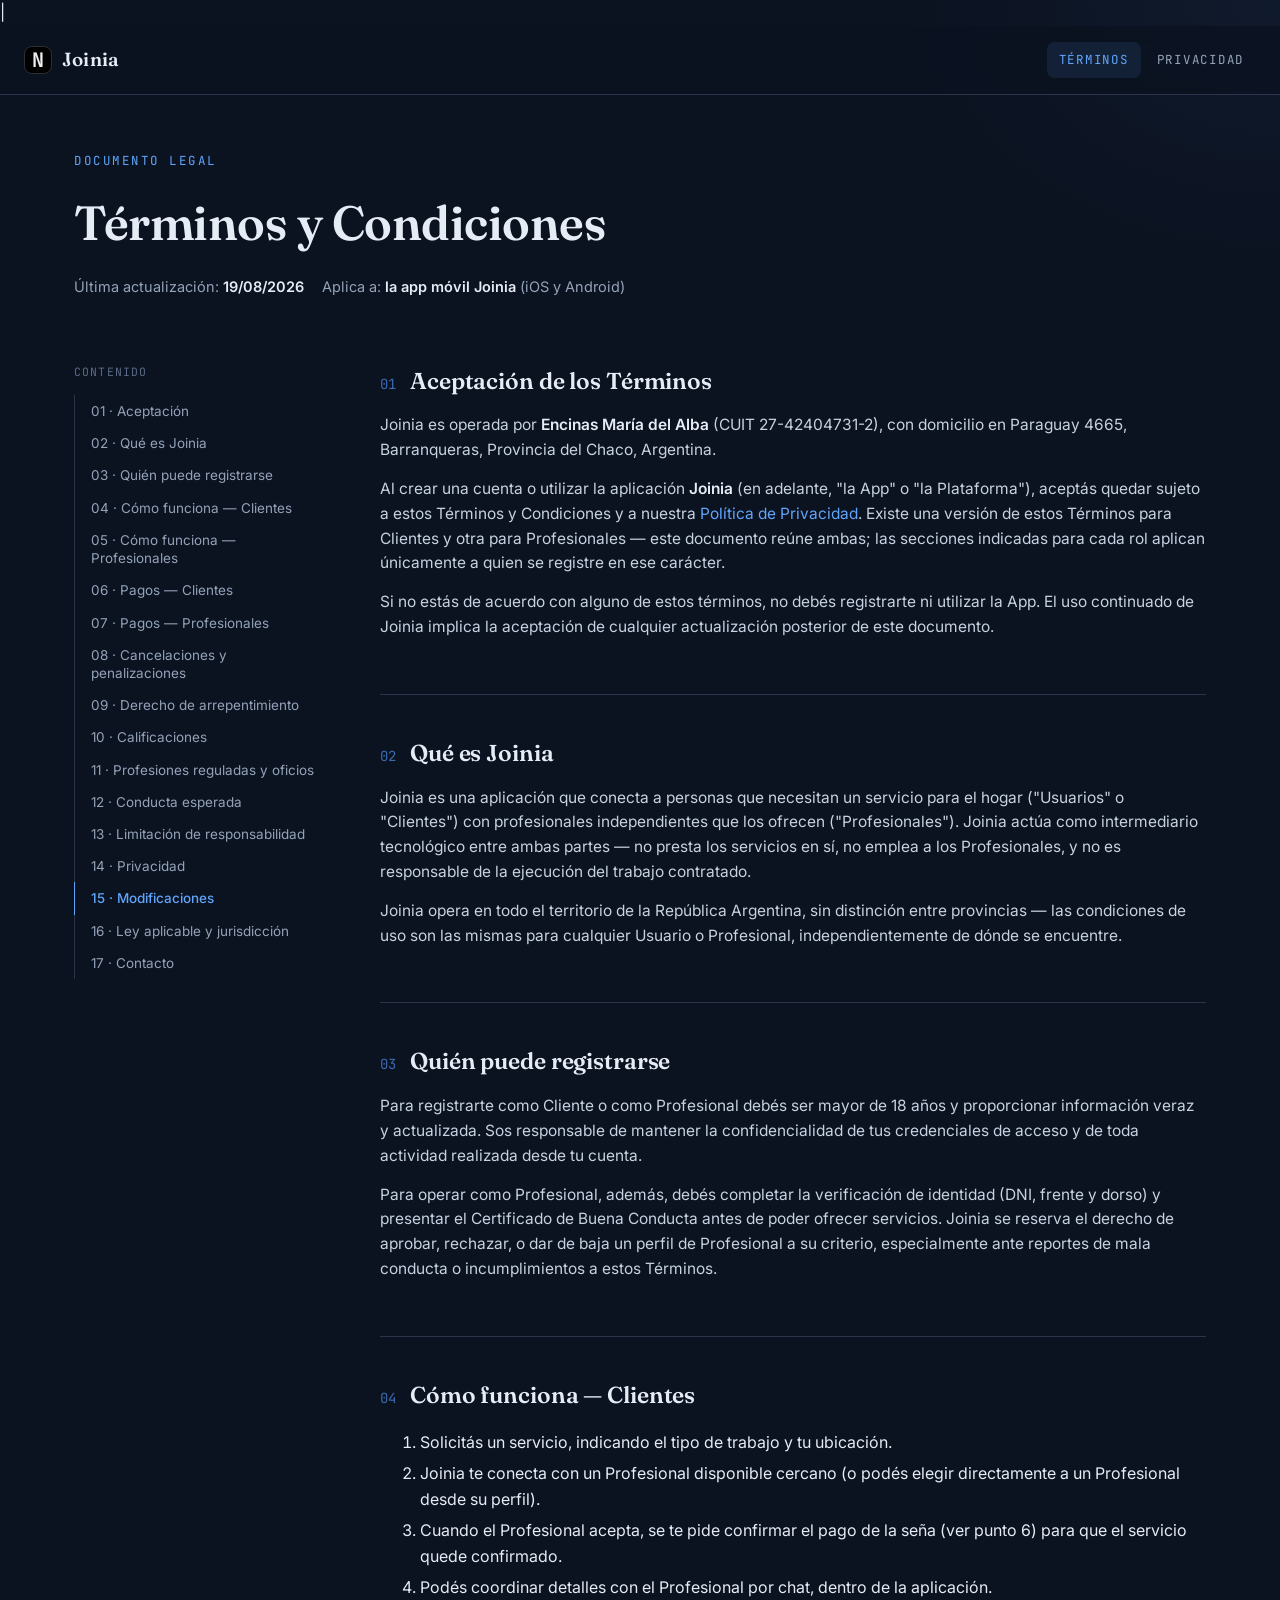
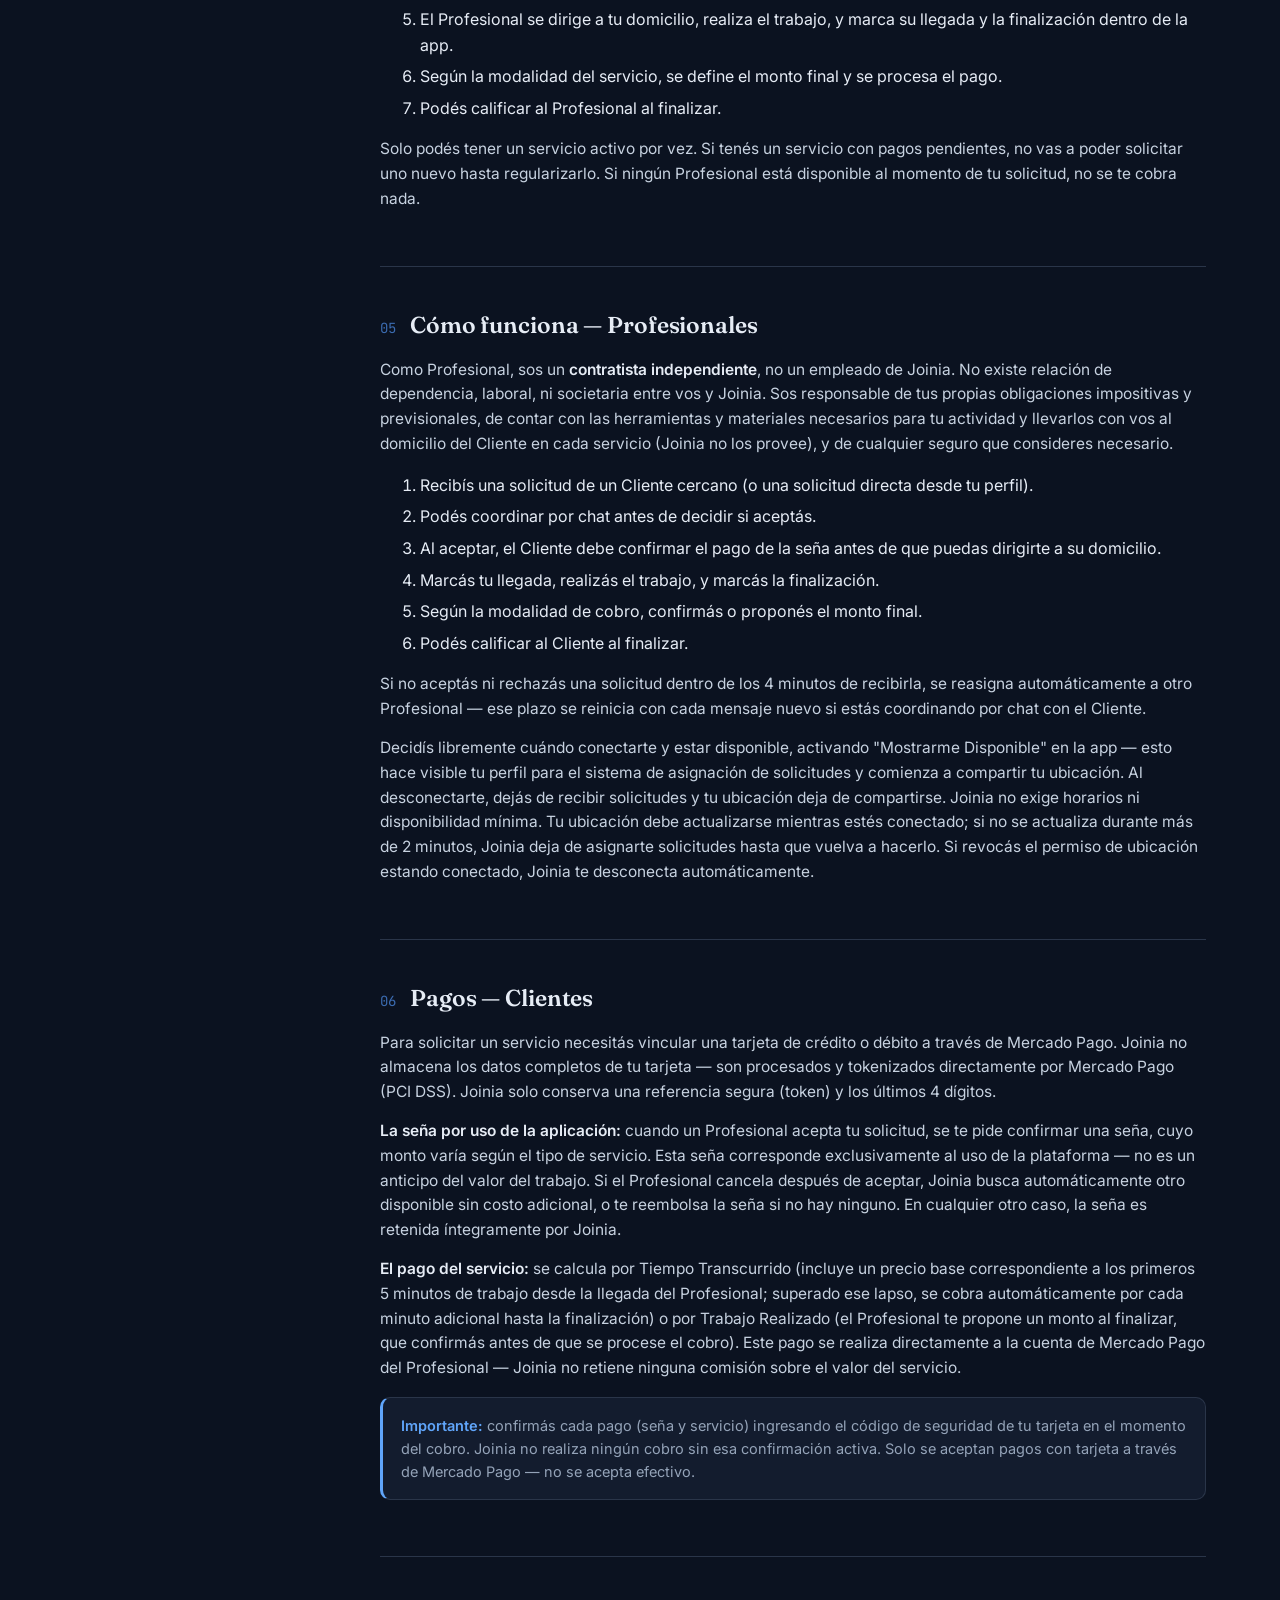
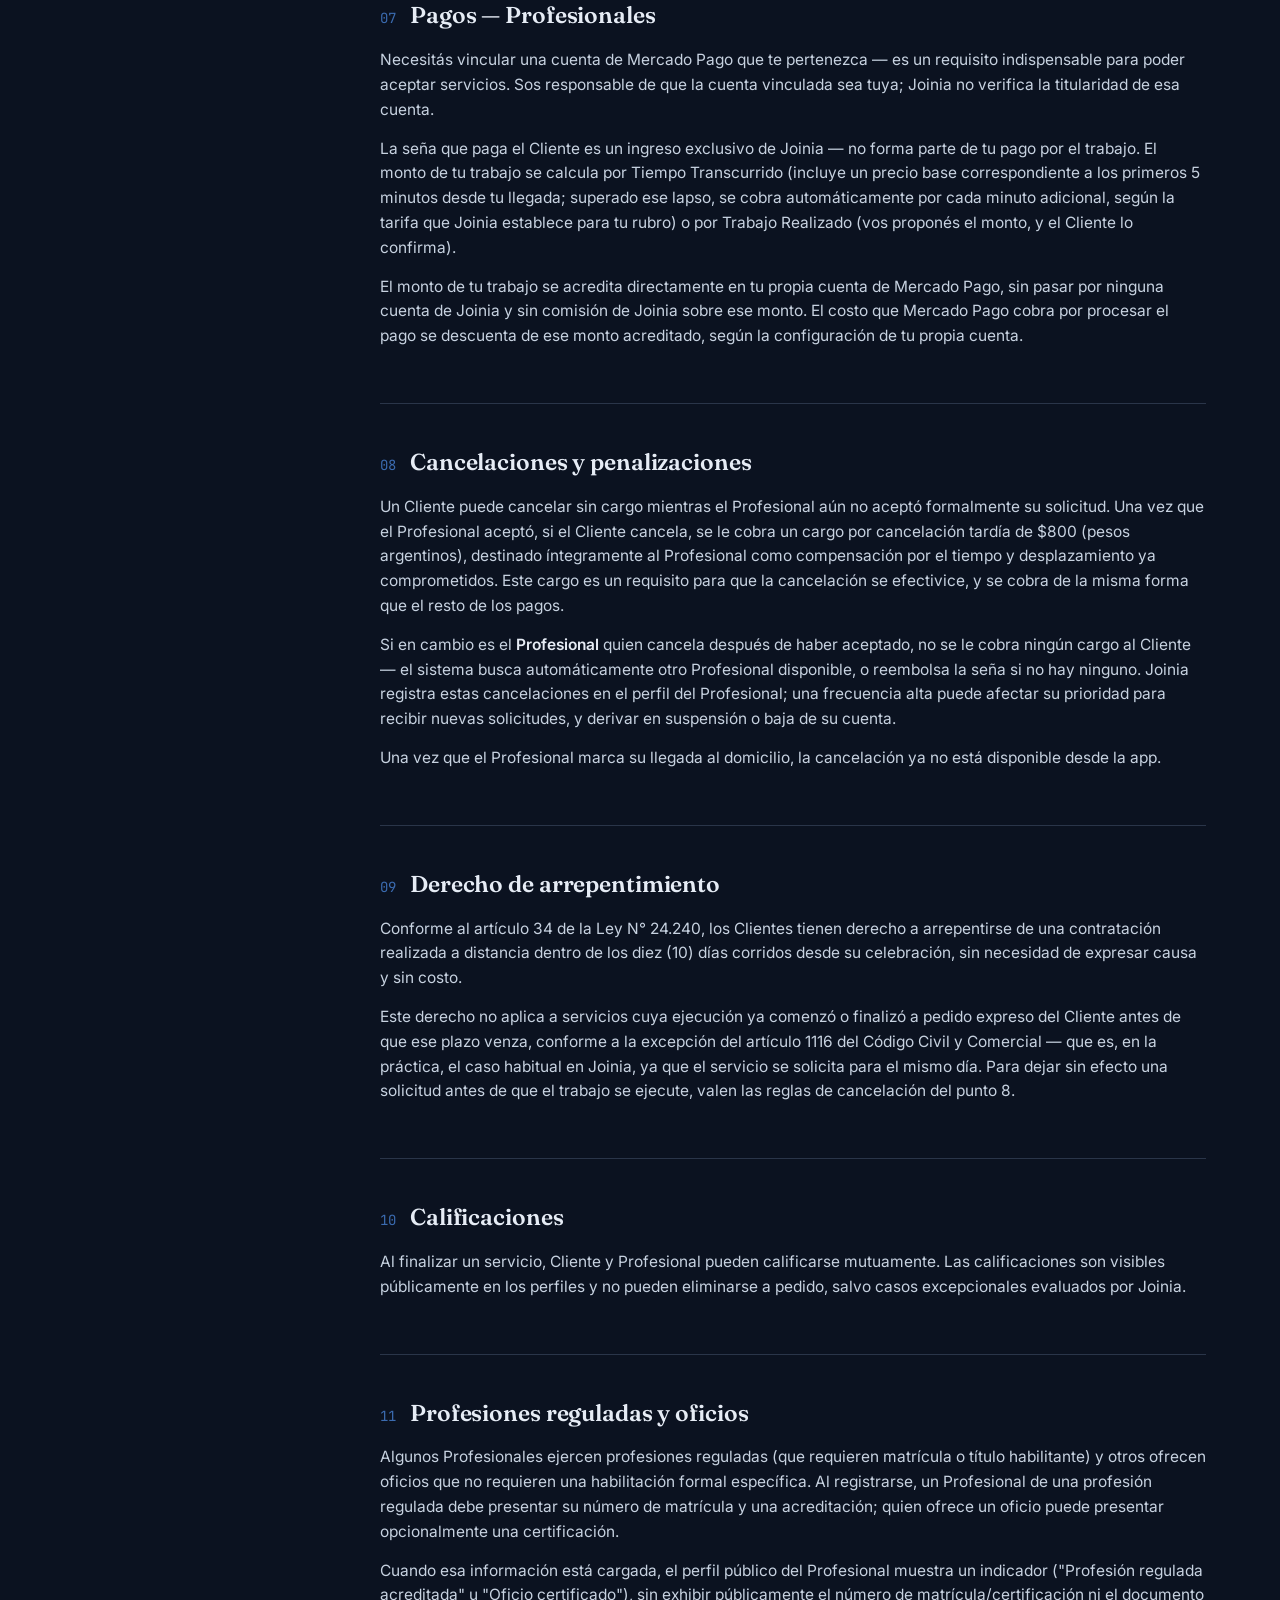
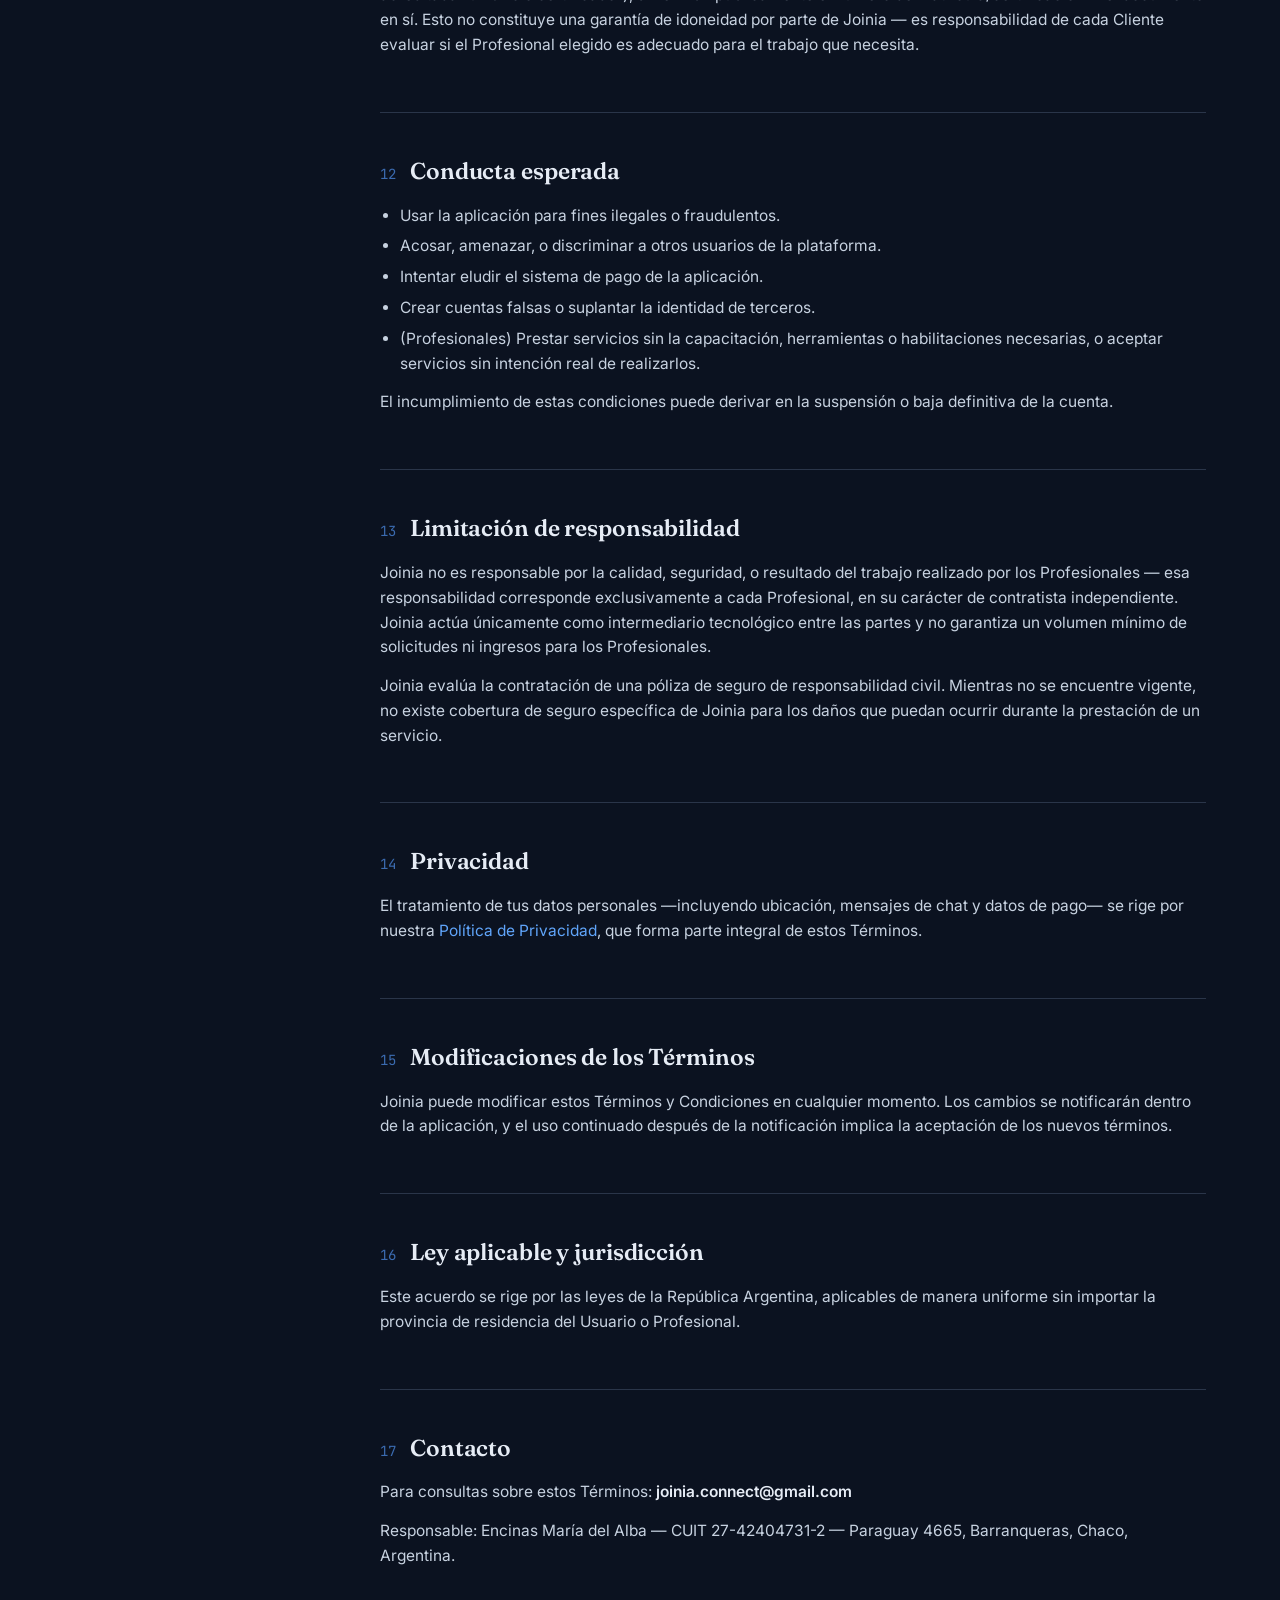
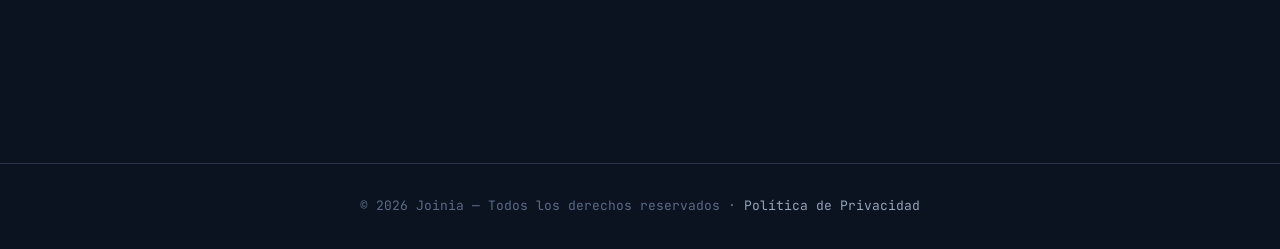
==== commit 3031446c: "cambio nombre a Joinia" ====
--- a/index.html
+++ b/index.html
@@ -3,8 +3,8 @@
 <head>
 <meta charset="UTF-8" />
 <meta name="viewport" content="width=device-width, initial-scale=1.0" />
-<title>Términos y Condiciones — Zolvo</title>
-<meta name="description" content="Términos y Condiciones de uso de la aplicación Zolvo." />
+<title>Términos y Condiciones — Joinia</title>
+<meta name="description" content="Términos y Condiciones de uso de la aplicación Joinia." />
 <link rel="preconnect" href="https://fonts.googleapis.com">
 <link rel="preconnect" href="https://fonts.gstatic.com" crossorigin>
 <link href="https://fonts.googleapis.com/css2?family=Fraunces:wght@500;600&family=Inter:wght@400;500;600&family=JetBrains+Mono:wght@400;500&display=swap" rel="stylesheet">
@@ -12,7 +12,7 @@
 </head>
 <body>
 <header class="topbar">
-  <div class="brand"><span class="mark">N</span> Zolvo</div>
+  <div class="brand"><span class="mark">N</span>Joinia</div>
   <nav class="topnav">
     <a href="index.html" class="current">Términos</a>
     <a href="privacidad.html">Privacidad</a>
@@ -24,14 +24,14 @@
     <h1>Términos y Condiciones</h1>
     <div class="doc-meta">
       <span>Última actualización: <strong>19/08/2026</strong></span>
-      <span>Aplica a: <strong>la app móvil Zolvo</strong> (iOS y Android)</span>
+      <span>Aplica a: <strong>la app móvil Joinia</strong> (iOS y Android)</span>
     </div>
   </div>
   <aside class="toc">
     <div class="toc-label">Contenido</div>
     <ol>
       <li><a href="#aceptacion">01 · Aceptación</a></li>
-      <li><a href="#descripcion">02 · Qué es Zolvo</a></li>
+      <li><a href="#descripcion">02 · Qué es Joinia</a></li>
       <li><a href="#registro">03 · Quién puede registrarse</a></li>
       <li><a href="#uso-clientes">04 · Cómo funciona — Clientes</a></li>
       <li><a href="#uso-profesionales">05 · Cómo funciona — Profesionales</a></li>
@@ -52,25 +52,25 @@
   <main class="doc-content">
     <section id="aceptacion">
       <div class="section-head"><span class="section-num">01</span><h2>Aceptación de los Términos</h2></div>
-      <p>Zolvo es operada por <strong>Encinas María del Alba</strong> (CUIT 27-42404731-2), con domicilio en Paraguay 4665, Barranqueras, Provincia del Chaco, Argentina.</p>
-      <p>Al crear una cuenta o utilizar la aplicación <strong>Zolvo</strong> (en adelante, "la App" o "la Plataforma"), aceptás quedar sujeto a estos Términos y Condiciones y a nuestra <a href="privacidad.html">Política de Privacidad</a>. Existe una versión de estos Términos para Clientes y otra para Profesionales — este documento reúne ambas; las secciones indicadas para cada rol aplican únicamente a quien se registre en ese carácter.</p>
-      <p>Si no estás de acuerdo con alguno de estos términos, no debés registrarte ni utilizar la App. El uso continuado de Zolvo implica la aceptación de cualquier actualización posterior de este documento.</p>
+      <p>Joinia es operada por <strong>Encinas María del Alba</strong> (CUIT 27-42404731-2), con domicilio en Paraguay 4665, Barranqueras, Provincia del Chaco, Argentina.</p>
+      <p>Al crear una cuenta o utilizar la aplicación <strong>Joinia</strong> (en adelante, "la App" o "la Plataforma"), aceptás quedar sujeto a estos Términos y Condiciones y a nuestra <a href="privacidad.html">Política de Privacidad</a>. Existe una versión de estos Términos para Clientes y otra para Profesionales — este documento reúne ambas; las secciones indicadas para cada rol aplican únicamente a quien se registre en ese carácter.</p>
+      <p>Si no estás de acuerdo con alguno de estos términos, no debés registrarte ni utilizar la App. El uso continuado de Joinia implica la aceptación de cualquier actualización posterior de este documento.</p>
     </section>
     <section id="descripcion">
-      <div class="section-head"><span class="section-num">02</span><h2>Qué es Zolvo</h2></div>
-      <p>Zolvo es una aplicación que conecta a personas que necesitan un servicio para el hogar ("Usuarios" o "Clientes") con profesionales independientes que los ofrecen ("Profesionales"). Zolvo actúa como intermediario tecnológico entre ambas partes — no presta los servicios en sí, no emplea a los Profesionales, y no es responsable de la ejecución del trabajo contratado.</p>
-      <p>Zolvo opera en todo el territorio de la República Argentina, sin distinción entre provincias — las condiciones de uso son las mismas para cualquier Usuario o Profesional, independientemente de dónde se encuentre.</p>
+      <div class="section-head"><span class="section-num">02</span><h2>Qué es Joinia</h2></div>
+      <p>Joinia es una aplicación que conecta a personas que necesitan un servicio para el hogar ("Usuarios" o "Clientes") con profesionales independientes que los ofrecen ("Profesionales"). Joinia actúa como intermediario tecnológico entre ambas partes — no presta los servicios en sí, no emplea a los Profesionales, y no es responsable de la ejecución del trabajo contratado.</p>
+      <p>Joinia opera en todo el territorio de la República Argentina, sin distinción entre provincias — las condiciones de uso son las mismas para cualquier Usuario o Profesional, independientemente de dónde se encuentre.</p>
     </section>
     <section id="registro">
       <div class="section-head"><span class="section-num">03</span><h2>Quién puede registrarse</h2></div>
       <p>Para registrarte como Cliente o como Profesional debés ser mayor de 18 años y proporcionar información veraz y actualizada. Sos responsable de mantener la confidencialidad de tus credenciales de acceso y de toda actividad realizada desde tu cuenta.</p>
-      <p>Para operar como Profesional, además, debés completar la verificación de identidad (DNI, frente y dorso) y presentar el Certificado de Buena Conducta antes de poder ofrecer servicios. Zolvo se reserva el derecho de aprobar, rechazar, o dar de baja un perfil de Profesional a su criterio, especialmente ante reportes de mala conducta o incumplimientos a estos Términos.</p>
+      <p>Para operar como Profesional, además, debés completar la verificación de identidad (DNI, frente y dorso) y presentar el Certificado de Buena Conducta antes de poder ofrecer servicios. Joinia se reserva el derecho de aprobar, rechazar, o dar de baja un perfil de Profesional a su criterio, especialmente ante reportes de mala conducta o incumplimientos a estos Términos.</p>
     </section>
     <section id="uso-clientes">
       <div class="section-head"><span class="section-num">04</span><h2>Cómo funciona — Clientes</h2></div>
       <ol>
         <li>Solicitás un servicio, indicando el tipo de trabajo y tu ubicación.</li>
-        <li>Zolvo te conecta con un Profesional disponible cercano (o podés elegir directamente a un Profesional desde su perfil).</li>
+        <li>Joinia te conecta con un Profesional disponible cercano (o podés elegir directamente a un Profesional desde su perfil).</li>
         <li>Cuando el Profesional acepta, se te pide confirmar el pago de la seña (ver punto 6) para que el servicio quede confirmado.</li>
         <li>Podés coordinar detalles con el Profesional por chat, dentro de la aplicación.</li>
         <li>El Profesional se dirige a tu domicilio, realiza el trabajo, y marca su llegada y la finalización dentro de la app.</li>
@@ -81,7 +81,7 @@
     </section>
     <section id="uso-profesionales">
       <div class="section-head"><span class="section-num">05</span><h2>Cómo funciona — Profesionales</h2></div>
-            <p>Como Profesional, sos un <strong>contratista independiente</strong>, no un empleado de Zolvo. No existe relación de dependencia, laboral, ni societaria entre vos y Zolvo. Sos responsable de tus propias obligaciones impositivas y previsionales, de contar con las herramientas y materiales necesarios para tu actividad y llevarlos con vos al domicilio del Cliente en cada servicio (Zolvo no los provee), y de cualquier seguro que consideres necesario.</p>
+            <p>Como Profesional, sos un <strong>contratista independiente</strong>, no un empleado de Joinia. No existe relación de dependencia, laboral, ni societaria entre vos y Joinia. Sos responsable de tus propias obligaciones impositivas y previsionales, de contar con las herramientas y materiales necesarios para tu actividad y llevarlos con vos al domicilio del Cliente en cada servicio (Joinia no los provee), y de cualquier seguro que consideres necesario.</p>
       <ol>
         <li>Recibís una solicitud de un Cliente cercano (o una solicitud directa desde tu perfil).</li>
         <li>Podés coordinar por chat antes de decidir si aceptás.</li>
@@ -91,40 +91,40 @@
         <li>Podés calificar al Cliente al finalizar.</li>
       </ol>
       <p>Si no aceptás ni rechazás una solicitud dentro de los 4 minutos de recibirla, se reasigna automáticamente a otro Profesional — ese plazo se reinicia con cada mensaje nuevo si estás coordinando por chat con el Cliente.</p>
-           <p>Decidís libremente cuándo conectarte y estar disponible, activando "Mostrarme Disponible" en la app — esto hace visible tu perfil para el sistema de asignación de solicitudes y comienza a compartir tu ubicación. Al desconectarte, dejás de recibir solicitudes y tu ubicación deja de compartirse. Zolvo no exige horarios ni disponibilidad mínima. Tu ubicación debe actualizarse mientras estés conectado; si no se actualiza durante más de 2 minutos, Zolvo deja de asignarte solicitudes hasta que vuelva a hacerlo. Si revocás el permiso de ubicación estando conectado, Zolvo te desconecta automáticamente.</p>
+           <p>Decidís libremente cuándo conectarte y estar disponible, activando "Mostrarme Disponible" en la app — esto hace visible tu perfil para el sistema de asignación de solicitudes y comienza a compartir tu ubicación. Al desconectarte, dejás de recibir solicitudes y tu ubicación deja de compartirse. Joinia no exige horarios ni disponibilidad mínima. Tu ubicación debe actualizarse mientras estés conectado; si no se actualiza durante más de 2 minutos, Joinia deja de asignarte solicitudes hasta que vuelva a hacerlo. Si revocás el permiso de ubicación estando conectado, Joinia te desconecta automáticamente.</p>
     </section>
     <section id="pagos-clientes">
       <div class="section-head"><span class="section-num">06</span><h2>Pagos — Clientes</h2></div>
-      <p>Para solicitar un servicio necesitás vincular una tarjeta de crédito o débito a través de Mercado Pago. Zolvo no almacena los datos completos de tu tarjeta — son procesados y tokenizados directamente por Mercado Pago (PCI DSS). Zolvo solo conserva una referencia segura (token) y los últimos 4 dígitos.</p>
-      <p><strong>La seña por uso de la aplicación:</strong> cuando un Profesional acepta tu solicitud, se te pide confirmar una seña, cuyo monto varía según el tipo de servicio. Esta seña corresponde exclusivamente al uso de la plataforma — no es un anticipo del valor del trabajo. Si el Profesional cancela después de aceptar, Zolvo busca automáticamente otro disponible sin costo adicional, o te reembolsa la seña si no hay ninguno. En cualquier otro caso, la seña es retenida íntegramente por Zolvo.</p>
-            <p><strong>El pago del servicio:</strong> se calcula por Tiempo Transcurrido (incluye un precio base correspondiente a los primeros 5 minutos de trabajo desde la llegada del Profesional; superado ese lapso, se cobra automáticamente por cada minuto adicional hasta la finalización) o por Trabajo Realizado (el Profesional te propone un monto al finalizar, que confirmás antes de que se procese el cobro). Este pago se realiza directamente a la cuenta de Mercado Pago del Profesional — Zolvo no retiene ninguna comisión sobre el valor del servicio.</p>
-      <div class="callout"><strong>Importante:</strong> confirmás cada pago (seña y servicio) ingresando el código de seguridad de tu tarjeta en el momento del cobro. Zolvo no realiza ningún cobro sin esa confirmación activa. Solo se aceptan pagos con tarjeta a través de Mercado Pago — no se acepta efectivo.</div>
+      <p>Para solicitar un servicio necesitás vincular una tarjeta de crédito o débito a través de Mercado Pago. Joinia no almacena los datos completos de tu tarjeta — son procesados y tokenizados directamente por Mercado Pago (PCI DSS). Joinia solo conserva una referencia segura (token) y los últimos 4 dígitos.</p>
+      <p><strong>La seña por uso de la aplicación:</strong> cuando un Profesional acepta tu solicitud, se te pide confirmar una seña, cuyo monto varía según el tipo de servicio. Esta seña corresponde exclusivamente al uso de la plataforma — no es un anticipo del valor del trabajo. Si el Profesional cancela después de aceptar, Joinia busca automáticamente otro disponible sin costo adicional, o te reembolsa la seña si no hay ninguno. En cualquier otro caso, la seña es retenida íntegramente por Joinia.</p>
+            <p><strong>El pago del servicio:</strong> se calcula por Tiempo Transcurrido (incluye un precio base correspondiente a los primeros 5 minutos de trabajo desde la llegada del Profesional; superado ese lapso, se cobra automáticamente por cada minuto adicional hasta la finalización) o por Trabajo Realizado (el Profesional te propone un monto al finalizar, que confirmás antes de que se procese el cobro). Este pago se realiza directamente a la cuenta de Mercado Pago del Profesional — Joinia no retiene ninguna comisión sobre el valor del servicio.</p>
+      <div class="callout"><strong>Importante:</strong> confirmás cada pago (seña y servicio) ingresando el código de seguridad de tu tarjeta en el momento del cobro. Joinia no realiza ningún cobro sin esa confirmación activa. Solo se aceptan pagos con tarjeta a través de Mercado Pago — no se acepta efectivo.</div>
     </section>
     <section id="pagos-profesionales">
       <div class="section-head"><span class="section-num">07</span><h2>Pagos — Profesionales</h2></div>
-      <p>Necesitás vincular una cuenta de Mercado Pago que te pertenezca — es un requisito indispensable para poder aceptar servicios. Sos responsable de que la cuenta vinculada sea tuya; Zolvo no verifica la titularidad de esa cuenta.</p>
-       <p>La seña que paga el Cliente es un ingreso exclusivo de Zolvo — no forma parte de tu pago por el trabajo. El monto de tu trabajo se calcula por Tiempo Transcurrido (incluye un precio base correspondiente a los primeros 5 minutos desde tu llegada; superado ese lapso, se cobra automáticamente por cada minuto adicional, según la tarifa que Zolvo establece para tu rubro) o por Trabajo Realizado (vos proponés el monto, y el Cliente lo confirma).</p>
-      <p>El monto de tu trabajo se acredita directamente en tu propia cuenta de Mercado Pago, sin pasar por ninguna cuenta de Zolvo y sin comisión de Zolvo sobre ese monto. El costo que Mercado Pago cobra por procesar el pago se descuenta de ese monto acreditado, según la configuración de tu propia cuenta.</p>
+      <p>Necesitás vincular una cuenta de Mercado Pago que te pertenezca — es un requisito indispensable para poder aceptar servicios. Sos responsable de que la cuenta vinculada sea tuya; Joinia no verifica la titularidad de esa cuenta.</p>
+       <p>La seña que paga el Cliente es un ingreso exclusivo de Joinia — no forma parte de tu pago por el trabajo. El monto de tu trabajo se calcula por Tiempo Transcurrido (incluye un precio base correspondiente a los primeros 5 minutos desde tu llegada; superado ese lapso, se cobra automáticamente por cada minuto adicional, según la tarifa que Joinia establece para tu rubro) o por Trabajo Realizado (vos proponés el monto, y el Cliente lo confirma).</p>
+      <p>El monto de tu trabajo se acredita directamente en tu propia cuenta de Mercado Pago, sin pasar por ninguna cuenta de Joinia y sin comisión de Joinia sobre ese monto. El costo que Mercado Pago cobra por procesar el pago se descuenta de ese monto acreditado, según la configuración de tu propia cuenta.</p>
     </section>
     <section id="cancelaciones">
       <div class="section-head"><span class="section-num">08</span><h2>Cancelaciones y penalizaciones</h2></div>
       <p>Un Cliente puede cancelar sin cargo mientras el Profesional aún no aceptó formalmente su solicitud. Una vez que el Profesional aceptó, si el Cliente cancela, se le cobra un cargo por cancelación tardía de $800 (pesos argentinos), destinado íntegramente al Profesional como compensación por el tiempo y desplazamiento ya comprometidos. Este cargo es un requisito para que la cancelación se efectivice, y se cobra de la misma forma que el resto de los pagos.</p>
-      <p>Si en cambio es el <strong>Profesional</strong> quien cancela después de haber aceptado, no se le cobra ningún cargo al Cliente — el sistema busca automáticamente otro Profesional disponible, o reembolsa la seña si no hay ninguno. Zolvo registra estas cancelaciones en el perfil del Profesional; una frecuencia alta puede afectar su prioridad para recibir nuevas solicitudes, y derivar en suspensión o baja de su cuenta.</p>
+      <p>Si en cambio es el <strong>Profesional</strong> quien cancela después de haber aceptado, no se le cobra ningún cargo al Cliente — el sistema busca automáticamente otro Profesional disponible, o reembolsa la seña si no hay ninguno. Joinia registra estas cancelaciones en el perfil del Profesional; una frecuencia alta puede afectar su prioridad para recibir nuevas solicitudes, y derivar en suspensión o baja de su cuenta.</p>
       <p>Una vez que el Profesional marca su llegada al domicilio, la cancelación ya no está disponible desde la app.</p>
     </section>
     <section id="arrepentimiento">
       <div class="section-head"><span class="section-num">09</span><h2>Derecho de arrepentimiento</h2></div>
       <p>Conforme al artículo 34 de la Ley N° 24.240, los Clientes tienen derecho a arrepentirse de una contratación realizada a distancia dentro de los diez (10) días corridos desde su celebración, sin necesidad de expresar causa y sin costo.</p>
-      <p>Este derecho no aplica a servicios cuya ejecución ya comenzó o finalizó a pedido expreso del Cliente antes de que ese plazo venza, conforme a la excepción del artículo 1116 del Código Civil y Comercial — que es, en la práctica, el caso habitual en Zolvo, ya que el servicio se solicita para el mismo día. Para dejar sin efecto una solicitud antes de que el trabajo se ejecute, valen las reglas de cancelación del punto 8.</p>
+      <p>Este derecho no aplica a servicios cuya ejecución ya comenzó o finalizó a pedido expreso del Cliente antes de que ese plazo venza, conforme a la excepción del artículo 1116 del Código Civil y Comercial — que es, en la práctica, el caso habitual en Joinia, ya que el servicio se solicita para el mismo día. Para dejar sin efecto una solicitud antes de que el trabajo se ejecute, valen las reglas de cancelación del punto 8.</p>
     </section>
     <section id="calificaciones">
       <div class="section-head"><span class="section-num">10</span><h2>Calificaciones</h2></div>
-      <p>Al finalizar un servicio, Cliente y Profesional pueden calificarse mutuamente. Las calificaciones son visibles públicamente en los perfiles y no pueden eliminarse a pedido, salvo casos excepcionales evaluados por Zolvo.</p>
+      <p>Al finalizar un servicio, Cliente y Profesional pueden calificarse mutuamente. Las calificaciones son visibles públicamente en los perfiles y no pueden eliminarse a pedido, salvo casos excepcionales evaluados por Joinia.</p>
     </section>
     <section id="regulados">
       <div class="section-head"><span class="section-num">11</span><h2>Profesiones reguladas y oficios</h2></div>
       <p>Algunos Profesionales ejercen profesiones reguladas (que requieren matrícula o título habilitante) y otros ofrecen oficios que no requieren una habilitación formal específica. Al registrarse, un Profesional de una profesión regulada debe presentar su número de matrícula y una acreditación; quien ofrece un oficio puede presentar opcionalmente una certificación.</p>
-      <p>Cuando esa información está cargada, el perfil público del Profesional muestra un indicador ("Profesión regulada acreditada" u "Oficio certificado"), sin exhibir públicamente el número de matrícula/certificación ni el documento en sí. Esto no constituye una garantía de idoneidad por parte de Zolvo — es responsabilidad de cada Cliente evaluar si el Profesional elegido es adecuado para el trabajo que necesita.</p>
+      <p>Cuando esa información está cargada, el perfil público del Profesional muestra un indicador ("Profesión regulada acreditada" u "Oficio certificado"), sin exhibir públicamente el número de matrícula/certificación ni el documento en sí. Esto no constituye una garantía de idoneidad por parte de Joinia — es responsabilidad de cada Cliente evaluar si el Profesional elegido es adecuado para el trabajo que necesita.</p>
     </section>
     <section id="conducta">
       <div class="section-head"><span class="section-num">12</span><h2>Conducta esperada</h2></div>
@@ -139,8 +139,8 @@
     </section>
     <section id="responsabilidad">
       <div class="section-head"><span class="section-num">13</span><h2>Limitación de responsabilidad</h2></div>
-      <p>Zolvo no es responsable por la calidad, seguridad, o resultado del trabajo realizado por los Profesionales — esa responsabilidad corresponde exclusivamente a cada Profesional, en su carácter de contratista independiente. Zolvo actúa únicamente como intermediario tecnológico entre las partes y no garantiza un volumen mínimo de solicitudes ni ingresos para los Profesionales.</p>
-      <p>Zolvo evalúa la contratación de una póliza de seguro de responsabilidad civil. Mientras no se encuentre vigente, no existe cobertura de seguro específica de Zolvo para los daños que puedan ocurrir durante la prestación de un servicio.</p>
+      <p>Joinia no es responsable por la calidad, seguridad, o resultado del trabajo realizado por los Profesionales — esa responsabilidad corresponde exclusivamente a cada Profesional, en su carácter de contratista independiente. Joinia actúa únicamente como intermediario tecnológico entre las partes y no garantiza un volumen mínimo de solicitudes ni ingresos para los Profesionales.</p>
+      <p>Joinia evalúa la contratación de una póliza de seguro de responsabilidad civil. Mientras no se encuentre vigente, no existe cobertura de seguro específica de Joinia para los daños que puedan ocurrir durante la prestación de un servicio.</p>
     </section>
     <section id="privacidad">
       <div class="section-head"><span class="section-num">14</span><h2>Privacidad</h2></div>
@@ -148,7 +148,7 @@
     </section>
     <section id="modificaciones">
       <div class="section-head"><span class="section-num">15</span><h2>Modificaciones de los Términos</h2></div>
-      <p>Zolvo puede modificar estos Términos y Condiciones en cualquier momento. Los cambios se notificarán dentro de la aplicación, y el uso continuado después de la notificación implica la aceptación de los nuevos términos.</p>
+      <p>Joinia puede modificar estos Términos y Condiciones en cualquier momento. Los cambios se notificarán dentro de la aplicación, y el uso continuado después de la notificación implica la aceptación de los nuevos términos.</p>
     </section>
     <section id="ley">
       <div class="section-head"><span class="section-num">16</span><h2>Ley aplicable y jurisdicción</h2></div>
@@ -156,13 +156,13 @@
     </section>
     <section id="contacto">
       <div class="section-head"><span class="section-num">17</span><h2>Contacto</h2></div>
-      <p>Para consultas sobre estos Términos: <strong>zolvo.connect@gmail.com</strong></p>
+      <p>Para consultas sobre estos Términos: <strong>joinia.connect@gmail.com</strong></p>
       <p>Responsable: Encinas María del Alba — CUIT 27-42404731-2 — Paraguay 4665, Barranqueras, Chaco, Argentina.</p>
     </section>
   </main>
 </div>
 <footer>
-  © <span id="year"></span> Zolvo — Todos los derechos reservados · <a href="privacidad.html">Política de Privacidad</a>
+  © <span id="year"></span> Joinia — Todos los derechos reservados · <a href="privacidad.html">Política de Privacidad</a>
 </footer>
 <script>document.getElementById('year').textContent = new Date().getFullYear();</script>
 <script src="script.js"></script>
